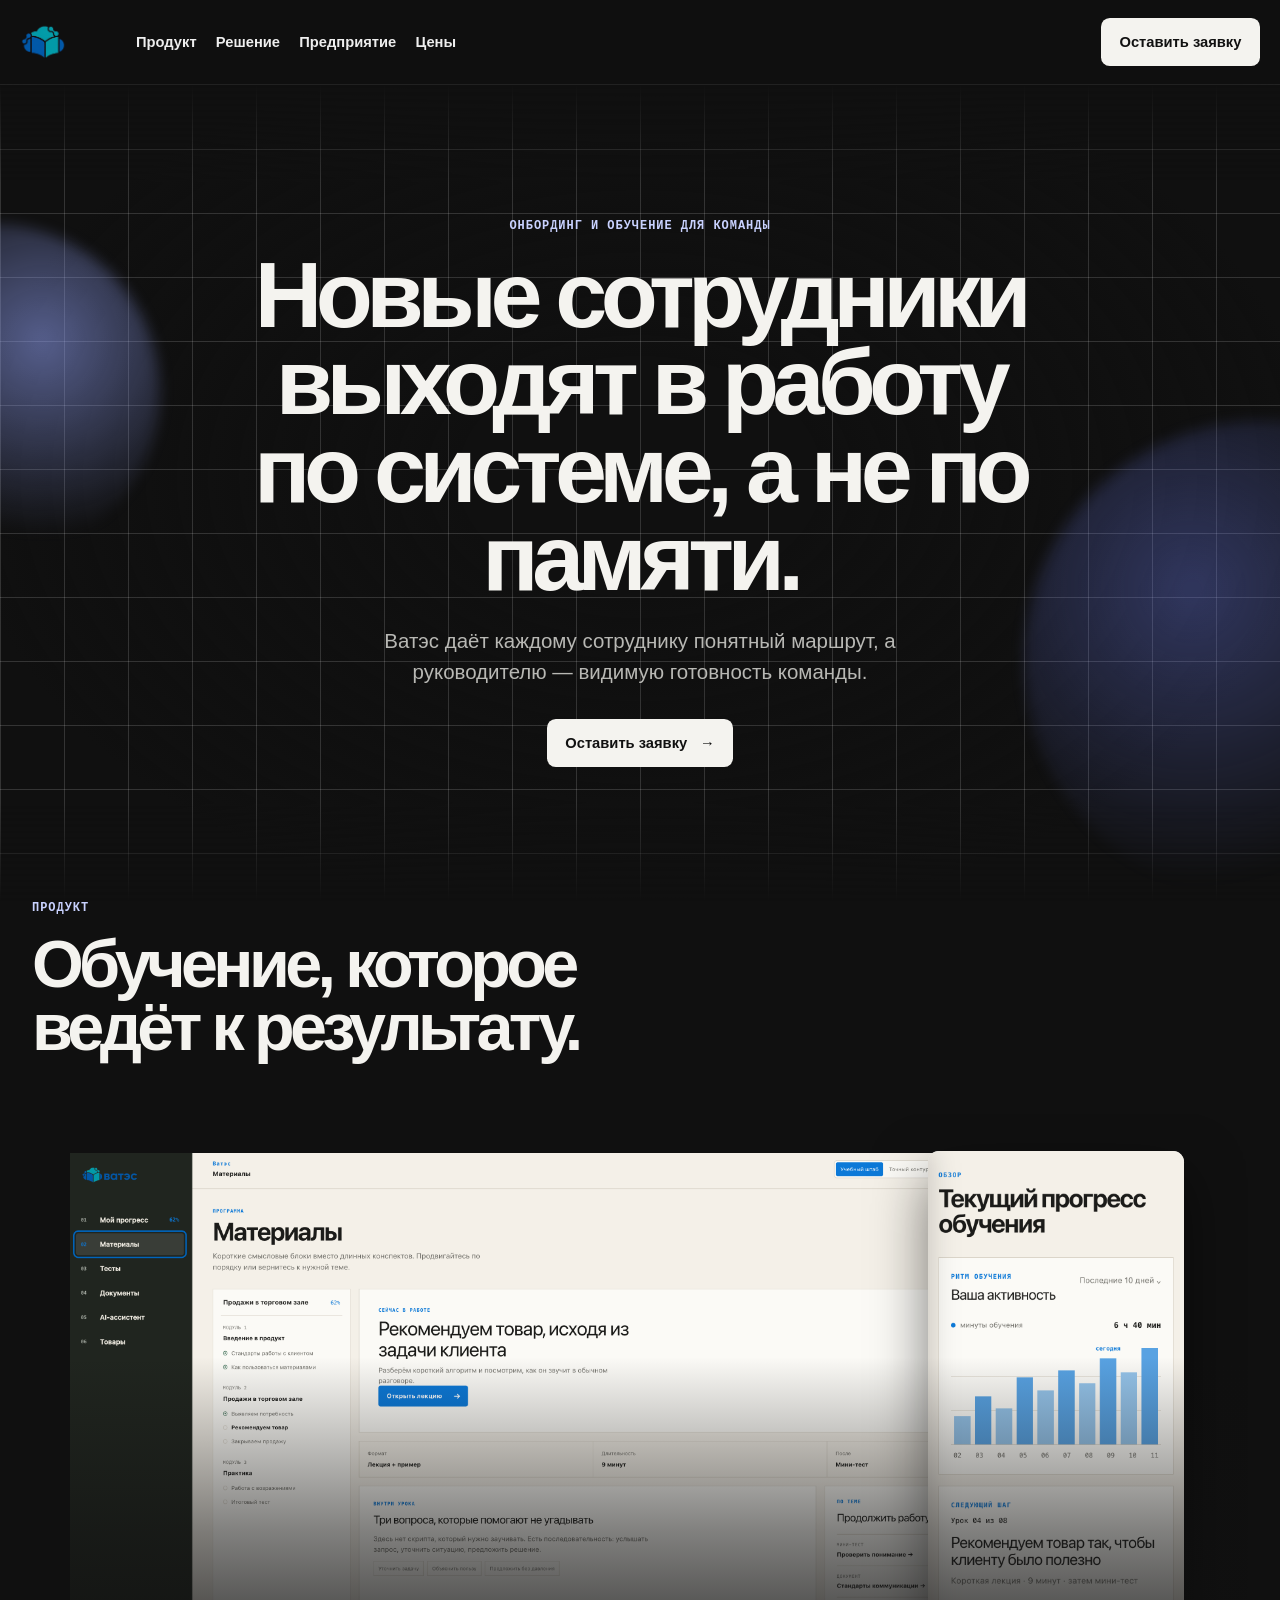
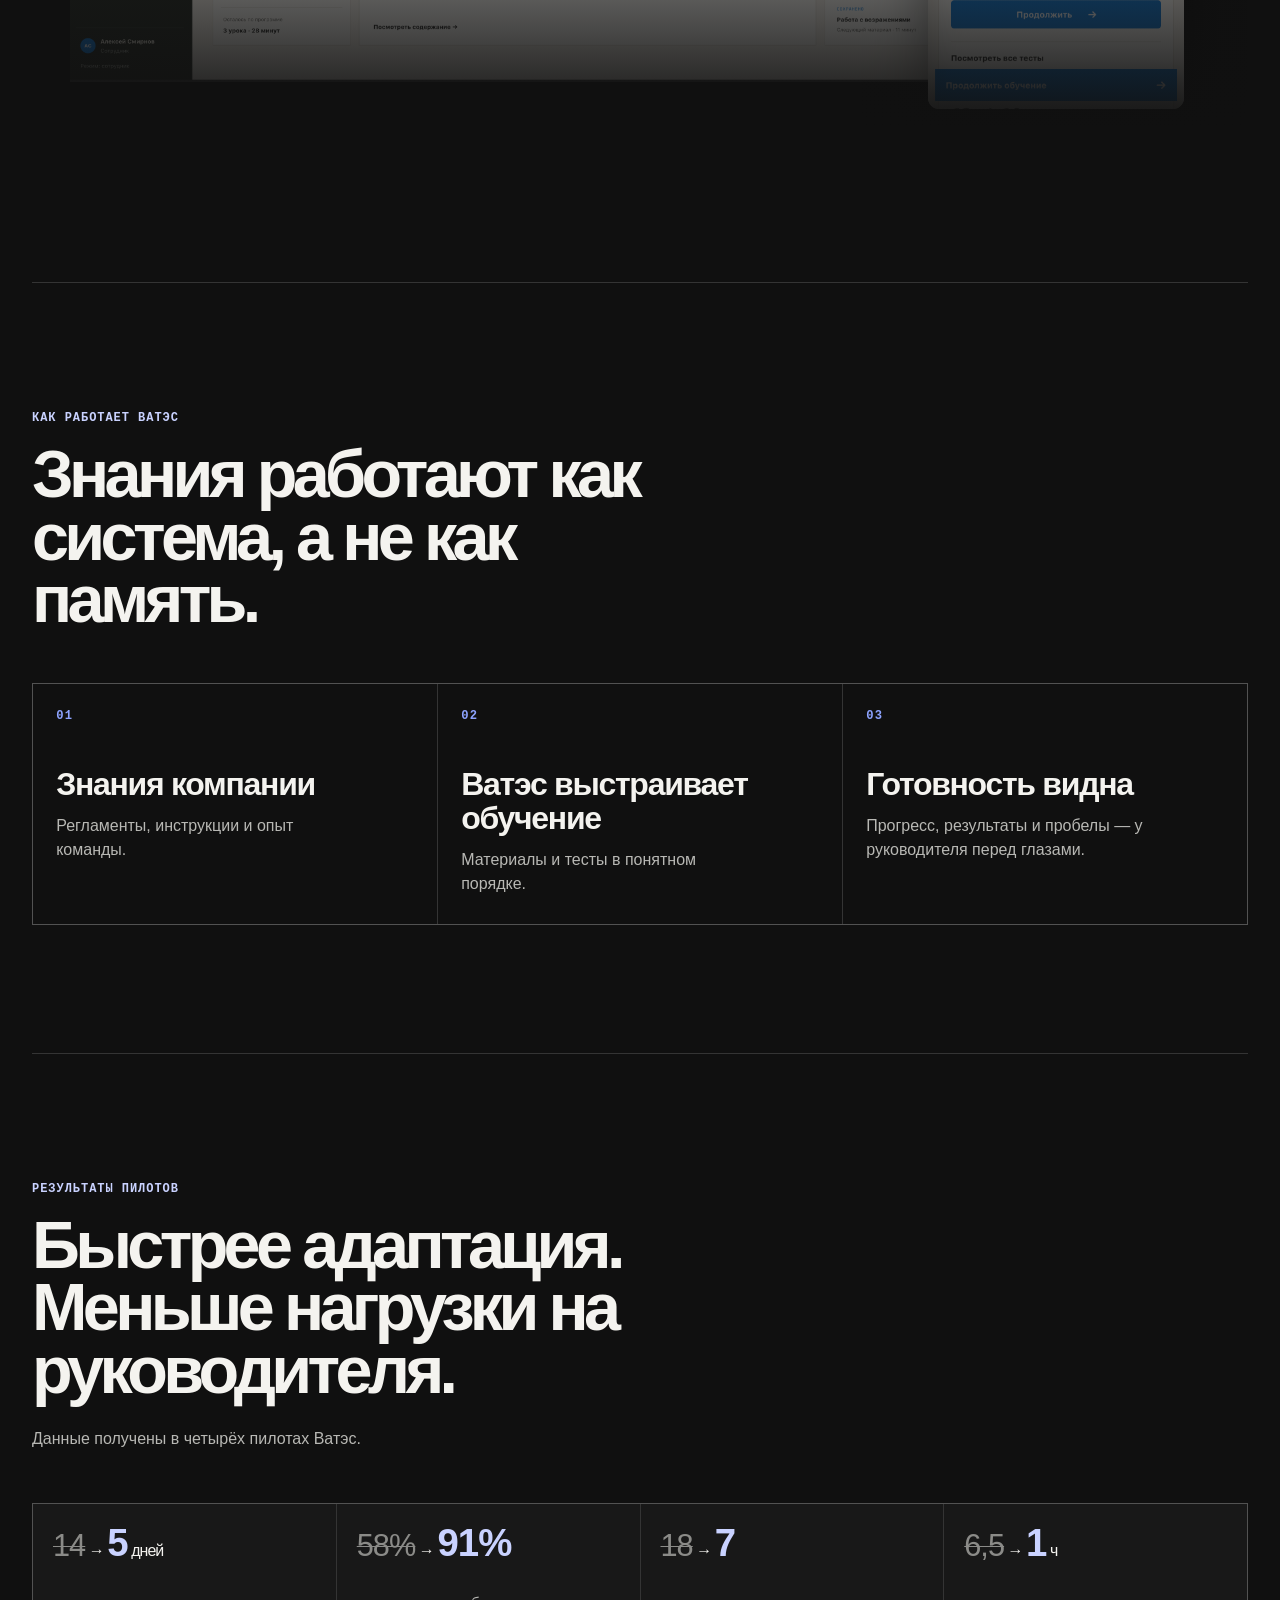
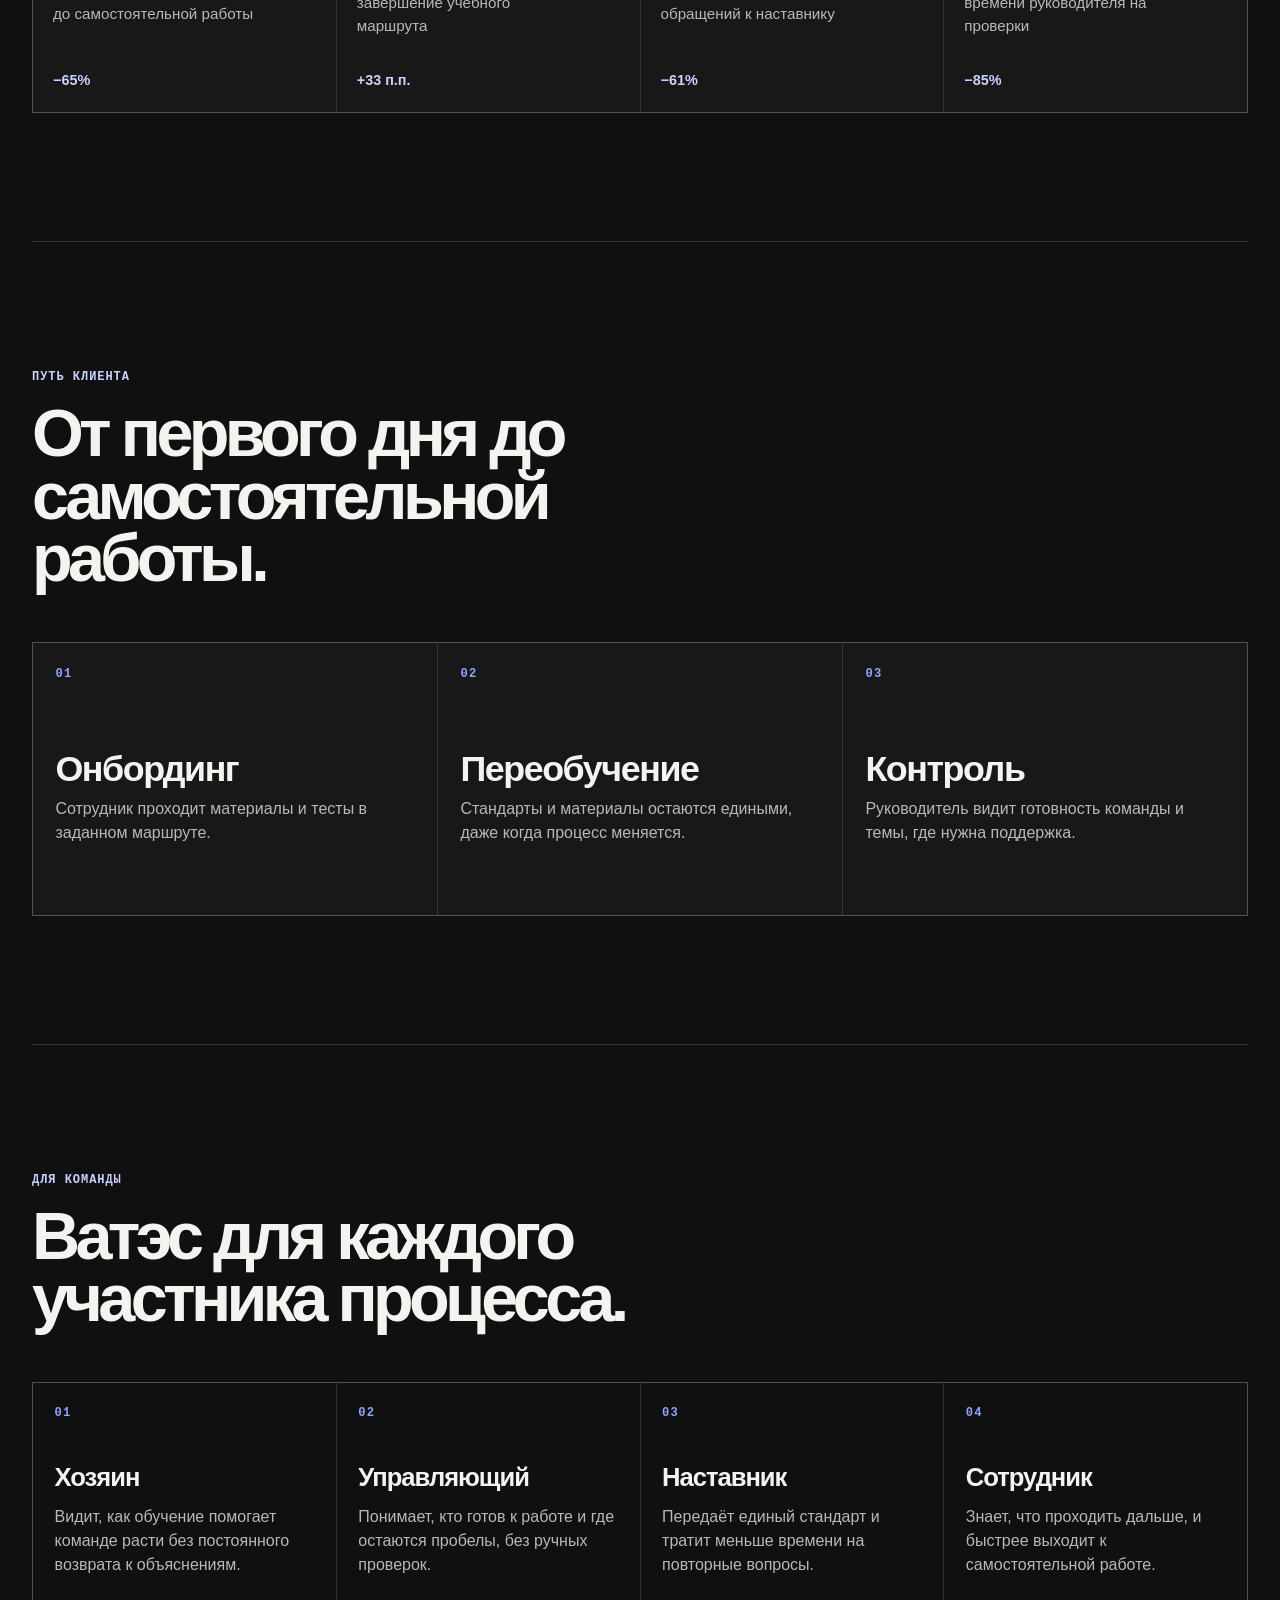
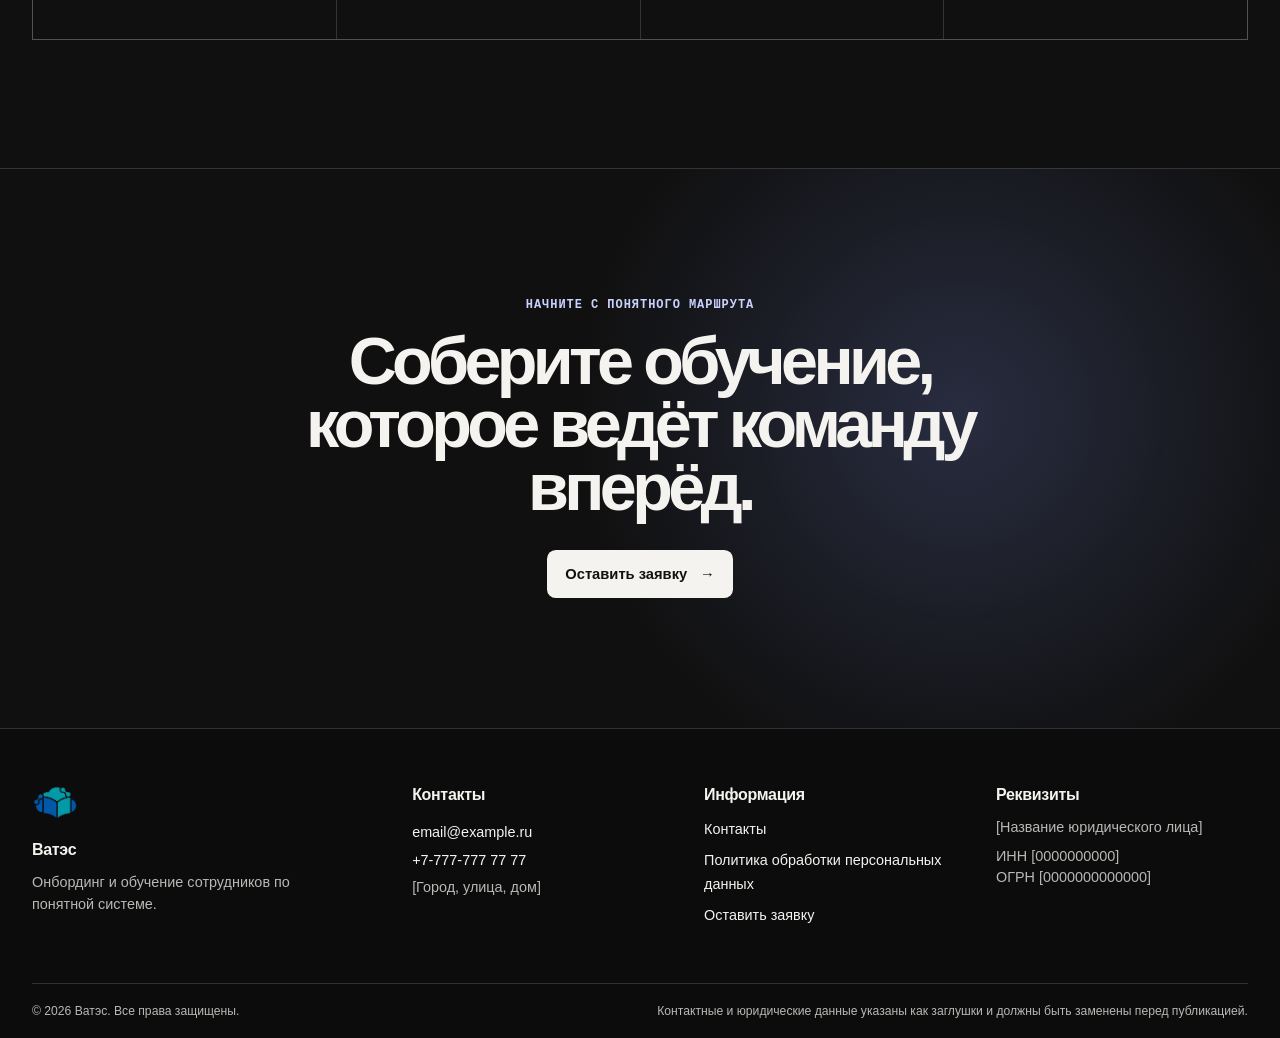
==== index.html @ 84c5edf1 "Update index.html" ====
<!doctype html>
<html lang="ru">
<head>
  <meta charset="UTF-8">
  <meta name="viewport" content="width=device-width, initial-scale=1.0">
  <meta name="description" content="Ватэс превращает знания компании в понятные маршруты обучения сотрудников.">
  <title>Ватэс — обучение сотрудников по системе</title>
  <link rel="icon" type="image/png" href="assets/images/vates-logo-new.png">
  <link rel="apple-touch-icon" href="assets/images/vates-logo-new.png">
  <link rel="stylesheet" href="assets/css/style.css">
</head>
<body>
  <a class="skip-link" href="#main-content">Перейти к содержимому</a>
  <header class="site-header">
    <nav class="navigation" aria-label="Основная навигация">
      <a class="brand" href="" aria-label="Ватэс, на главную"><img src="assets/images/vates-logo-new.png" alt="Ватэс"></a>
      <button class="menu-toggle" type="button" aria-expanded="false" aria-controls="primary-menu">Меню</button>
      <ul id="primary-menu" class="navigation__list">
        <li class="navigation__item navigation__item--dropdown">
          <a href="product/">Продукт</a>
          <div id="product-submenu" class="navigation__submenu navigation__submenu--product">
            <a href="product/#ai-chat"><b>ИИ-чат</b><span>Ответы по учебным материалам</span></a>
            <a href="product/#materials"><b>Материалы</b><span>Инструкции и знания команды</span></a>
            <a href="product/#learning-paths"><b>Учебные пути</b><span>Порядок шагов для роли</span></a>
            <a href="product/#tests"><b>Тесты</b><span>Проверка понимания</span></a>
            <a href="product/#progress"><b>Прогресс</b><span>Результаты и статистика</span></a>
          </div>
        </li>
        <li class="navigation__item navigation__item--dropdown">
          <a href="solution/">Решение</a>
          <div id="solution-submenu" class="navigation__submenu">
            <a href="solution/#roles"><b>Роли</b><span>Для хозяина, управляющего, наставника и сотрудника</span></a>
            <a href="solution/#onboarding"><b>Онбординг</b><span>Выход в работу по понятному маршруту</span></a>
            <a href="solution/#retraining"><b>Переобучение</b><span>Единый стандарт при изменениях</span></a>
            <a href="solution/#control"><b>Контроль</b><span>Видимая готовность команды</span></a>
          </div>
        </li>
        <li class="navigation__item"><a href="enterprise/">Предприятие</a></li>
        <li class="navigation__item"><a href="pricing/">Цены</a></li>
      </ul>
      <a class="button button--light" href="application/">Оставить заявку</a>
    </nav>
  </header>
  <main id="main-content">
    <section class="hero" aria-labelledby="hero-title">
      <div class="hero__orb hero__orb--one" aria-hidden="true"></div>
      <div class="hero__orb hero__orb--two" aria-hidden="true"></div>
      <div class="hero__content reveal">
        <p class="eyebrow">Онбординг и обучение для команды</p>
        <h1 id="hero-title">Новые сотрудники выходят в работу по системе, а не по памяти.</h1>
        <p class="hero__lede">Ватэс даёт каждому сотруднику понятный маршрут, а руководителю — видимую готовность команды.</p>
        <a class="button button--light" href="application/">Оставить заявку <span aria-hidden="true">→</span></a>
      </div>
    </section>

    <section class="section product-visual reveal" aria-labelledby="product-visual-title">
      <div class="section-heading">
        <p class="eyebrow">Продукт</p>
        <h2 id="product-visual-title">Обучение, которое ведёт к результату.</h2>
      </div>
      <figure class="product-showcase">
        <div class="product-showcase__desktop"><img src="assets/images/product-materials.png" alt="Интерфейс Ватэс: программа обучения, материалы и следующий урок" width="3334" height="1746"></div>
        <div class="product-showcase__phone"><img src="assets/images/product-progress.png" alt="Мобильный экран с текущим прогрессом обучения в Ватэс" width="782" height="1704"></div>
      </figure>
    </section>

    <section class="section learning-system reveal" aria-labelledby="system-title">
      <div class="section-heading section-heading--wide">
        <p class="eyebrow">Как работает Ватэс</p>
        <h2 id="system-title">Знания работают как система, а не как память.</h2>
      </div>
      <ol class="learning-flow">
        <li><span class="flow-number">01</span><h3>Знания компании</h3><p>Регламенты, инструкции и опыт команды.</p></li>
        <li><span class="flow-number">02</span><h3>Ватэс выстраивает обучение</h3><p>Материалы и тесты в понятном порядке.</p></li>
        <li><span class="flow-number">03</span><h3>Готовность видна</h3><p>Прогресс, результаты и пробелы — у руководителя перед глазами.</p></li>
      </ol>
    </section>

    <section class="section metrics reveal" aria-labelledby="metrics-title">
      <div class="section-heading section-heading--wide">
        <p class="eyebrow">Результаты пилотов</p>
        <h2 id="metrics-title">Быстрее адаптация. Меньше нагрузки на руководителя.</h2>
        <p class="section-copy">Данные получены в четырёх пилотах Ватэс.</p>
      </div>
      <div class="metrics__grid">
        <article class="metric"><p class="metric-value"><span>14</span> → <strong>5</strong> дней</p><p>до самостоятельной работы</p><b>−65%</b></article>
        <article class="metric"><p class="metric-value"><span>58%</span> → <strong>91%</strong></p><p>завершение учебного маршрута</p><b>+33 п.п.</b></article>
        <article class="metric"><p class="metric-value"><span>18</span> → <strong>7</strong></p><p>обращений к наставнику</p><b>−61%</b></article>
        <article class="metric"><p class="metric-value"><span>6,5</span> → <strong>1</strong> ч</p><p>времени руководителя на проверки</p><b>−85%</b></article>
      </div>
    </section>

    <section class="section journey reveal" aria-labelledby="journey-title">
      <div class="section-heading">
        <p class="eyebrow">Путь клиента</p>
        <h2 id="journey-title">От первого дня до самостоятельной работы.</h2>
      </div>
      <ol class="journey__steps">
        <li id="onboarding">
          <span class="step-label">01</span><h3>Онбординг</h3><p>Сотрудник проходит материалы и тесты в заданном маршруте.</p>
        </li>
        <li id="retraining">
          <span class="step-label">02</span><h3>Переобучение</h3><p>Стандарты и материалы остаются едиными, даже когда процесс меняется.</p>
        </li>
        <li id="control">
          <span class="step-label">03</span><h3>Контроль</h3><p>Руководитель видит готовность команды и темы, где нужна поддержка.</p>
        </li>
      </ol>
    </section>

    <section id="roles" class="section roles reveal" aria-labelledby="roles-title">
      <div class="section-heading"><p class="eyebrow">Для команды</p><h2 id="roles-title">Ватэс для каждого участника процесса.</h2></div>
      <div class="roles__grid">
        <article><p class="role-number">01</p><h3>Хозяин</h3><p>Видит, как обучение помогает команде расти без постоянного возврата к объяснениям.</p></article>
        <article><p class="role-number">02</p><h3>Управляющий</h3><p>Понимает, кто готов к работе и где остаются пробелы, без ручных проверок.</p></article>
        <article><p class="role-number">03</p><h3>Наставник</h3><p>Передаёт единый стандарт и тратит меньше времени на повторные вопросы.</p></article>
        <article><p class="role-number">04</p><h3>Сотрудник</h3><p>Знает, что проходить дальше, и быстрее выходит к самостоятельной работе.</p></article>
      </div>
    </section>

    <section class="final-cta" aria-labelledby="final-cta-title">
      <div class="reveal"><p class="eyebrow">Начните с понятного маршрута</p><h2 id="final-cta-title">Соберите обучение, которое ведёт команду вперёд.</h2><a class="button button--light" href="application/">Оставить заявку <span aria-hidden="true">→</span></a></div>
    </section>
  </main>
  <footer class="site-footer">
    <div class="site-footer__inner">
      <section class="site-footer__identity" aria-labelledby="footer-brand-title">
        <a class="brand" href="" aria-label="Ватэс, на главную"><img src="assets/images/vates-logo-new.png" alt="Ватэс"></a>
        <h2 id="footer-brand-title">Ватэс</h2>
        <p>Онбординг и обучение сотрудников по понятной системе.</p>
      </section>
      <address class="site-footer__contacts">
        <h2>Контакты</h2>
        <a href="mailto:email@example.ru">email@example.ru</a>
        <a href="tel:+77777777777">+7-777-777 77 77</a>
        <p>[Город, улица, дом]</p>
      </address>
      <nav class="site-footer__navigation" aria-label="Служебная навигация">
        <h2>Информация</h2>
        <ul>
          <li><a href="contacts/">Контакты</a></li>
          <li><a href="privacy/">Политика обработки персональных данных</a></li>
          <li><a href="application/">Оставить заявку</a></li>
        </ul>
      </nav>
      <section class="site-footer__legal" aria-labelledby="footer-legal-title">
        <h2 id="footer-legal-title">Реквизиты</h2>
        <p>[Название юридического лица]</p>
        <p>ИНН [0000000000]<br>ОГРН [0000000000000]</p>
      </section>
    </div>
    <div class="site-footer__bottom">
      <p>© 2026 Ватэс. Все права защищены.</p>
      <p>Контактные и юридические данные указаны как заглушки и должны быть заменены перед публикацией.</p>
    </div>
  </footer>
  <button class="back-to-top" type="button" aria-label="Вернуться наверх" hidden><span aria-hidden="true">↑</span></button>
  <script src="assets/js/site.js" defer></script>
</body>
</html>
---- assets/css/style.css ----
:root {
  --bg:#101010;
  --surface:#181818;
  --surface-raised:#202020;
  --ink:#f4f3ef;
  --muted:#b8b8b4;
  --line:rgb(255 255 255 / 15%);
  --blue:#8da3ff;
  --blue-soft:#c9d2ff;
  --content:76rem;
  color-scheme:dark;
}

* { box-sizing:border-box; }
html { background:var(--bg); scroll-behavior:smooth; }
body { min-width:20rem; margin:0; overflow-x:hidden; color:var(--ink); background:var(--bg); font-family:Inter,Arial,sans-serif; font-size:1rem; line-height:1.5; }
a { color:inherit; }
h1,h2,h3,p { margin-top:0; }
h1,h2 { letter-spacing:-.07em; line-height:.94; }
h1 { max-width:15ch; margin-bottom:1.5rem; font-size:clamp(3rem,7.3vw,7.35rem); }
h2 { max-width:19ch; margin-bottom:0; font-size:clamp(2.35rem,5.2vw,5.35rem); }
h3 { letter-spacing:-.04em; line-height:1.06; }

.visually-hidden { position:absolute; width:1px; height:1px; overflow:hidden; clip:rect(0 0 0 0); clip-path:inset(50%); white-space:nowrap; }
.section { width:min(100% - 2.5rem,var(--content)); margin-inline:auto; padding-block:clamp(5.2rem,10vw,10.5rem); }
.eyebrow { margin-bottom:1.1rem; color:var(--blue-soft); font-family:"SFMono-Regular",Consolas,monospace; font-size:.75rem; font-weight:700; letter-spacing:.08em; line-height:1.2; text-transform:uppercase; }
.section-heading { display:grid; gap:0; max-width:53rem; }
.section-heading--wide { max-width:63rem; }
.section-copy { max-width:37rem; margin:1.6rem 0 0; color:var(--muted); }

.button { display:inline-flex; align-items:center; justify-content:center; gap:.8rem; min-height:3rem; padding:.7rem 1.1rem; border:1px solid transparent; border-radius:.55rem; font-size:.92rem; font-weight:750; text-decoration:none; transition:transform .2s ease,background-color .2s ease,border-color .2s ease; }
.button:hover { transform:translateY(-2px); }
.button--light { color:#111; background:#f4f3ef; }
.button--light:hover { background:#fff; }
.button--outline { color:var(--ink); border-color:var(--line); background:transparent; }
.button--outline:hover { border-color:var(--blue); background:rgb(141 163 255 / 12%); }
.button:focus-visible,a:focus-visible,button:focus-visible,input:focus-visible { outline:3px solid var(--blue); outline-offset:3px; }
.skip-link { position:fixed; z-index:50; top:-4rem; left:1rem; padding:.6rem 1rem; color:#111; background:#fff; }.skip-link:focus { top:1rem; }

.site-header { position:sticky; z-index:30; top:0; border-bottom:1px solid rgb(255 255 255 / 8%); background:rgb(16 16 16 / 86%); backdrop-filter:blur(18px); }
.navigation { display:flex; align-items:center; gap:1.15rem; width:min(100% - 2.5rem,88rem); min-height:5.25rem; margin-inline:auto; }
.brand { display:block; flex:0 0 auto; width:5.1rem; line-height:0; }.brand img { width:100%; height:auto; max-height:2.2rem; object-fit:contain; object-position:left center; }
.navigation__list { display:none; padding:0; margin:0; list-style:none; }
.navigation__item { position:relative; }
.navigation__list > .navigation__item > a { display:inline-block; padding:.5rem 0; color:#eee; font-size:.92rem; font-weight:680; text-decoration:none; }
.navigation__list > .navigation__item > a[aria-current="page"] { color:var(--blue-soft); }
.navigation > .button { margin-left:auto; }
.menu-toggle { margin-left:auto; padding:.3rem 0; border:0; color:var(--ink); background:transparent; font:inherit; font-weight:700; }
.navigation__submenu { display:none; }
.navigation__list.is-open { position:absolute; top:5.2rem; right:0; left:0; display:grid; gap:.3rem; padding:1rem max(1.25rem,calc((100vw - 88rem) / 2)); border-block:1px solid var(--line); background:#111; }
.navigation__list.is-open > .navigation__item { display:block; }
.navigation__list.is-open > .navigation__item > a { padding:.75rem 0; }
.navigation__list.is-open .navigation__submenu { display:grid; grid-template-columns:1fr; gap:.25rem; padding:.1rem 0 .75rem 1rem; }
.navigation__list.is-open .navigation__submenu a { display:grid; gap:.15rem; padding:.55rem .6rem; color:var(--ink); border-left:1px solid var(--line); font-size:.9rem; text-decoration:none; }
.navigation__list.is-open .navigation__submenu b { font-size:.9rem; }.navigation__list.is-open .navigation__submenu span { color:var(--muted); font-size:.8rem; }

.site-footer { border-top:1px solid var(--line); background:#0c0c0c; }.site-footer__inner,.site-footer__bottom { width:min(100% - 2.5rem,var(--content)); margin-inline:auto; }.site-footer__inner { display:grid; gap:2.5rem; padding-block:3.5rem; }.site-footer h2 { margin:0 0 .8rem; font-size:1rem; letter-spacing:-.02em; line-height:1.2; }.site-footer p { margin-bottom:.45rem; color:var(--muted); font-size:.9rem; }.site-footer__identity .brand { margin-bottom:1.25rem; }.site-footer__identity > p { max-width:17rem; margin-bottom:0; }.site-footer__contacts { display:grid; gap:.35rem; font-style:normal; }.site-footer__contacts a,.site-footer__navigation a { color:var(--ink); font-size:.9rem; text-decoration:none; }.site-footer__contacts a:hover,.site-footer__navigation a:hover { color:var(--blue-soft); }.site-footer__contacts p { margin:0; }.site-footer__navigation ul { display:grid; gap:.45rem; padding:0; margin:0; list-style:none; }.site-footer__legal p:last-child { margin-bottom:0; }.site-footer__bottom { display:flex; flex-direction:column; gap:.45rem; padding-block:1.1rem; border-top:1px solid var(--line); }.site-footer__bottom p { margin:0; font-size:.76rem; }

.hero { position:relative; display:grid; min-height:calc(100svh - 5.25rem); place-items:center; isolation:isolate; overflow:hidden; padding:6rem 1.25rem; text-align:center; }
.hero::before { position:absolute; z-index:-1; inset:0; background-image:linear-gradient(var(--line) 1px,transparent 1px),linear-gradient(90deg,var(--line) 1px,transparent 1px),radial-gradient(ellipse at 50% 48%,transparent 20%,var(--bg) 75%); background-size:4rem 4rem,4rem 4rem,100% 100%; content:""; mask-image:linear-gradient(to bottom,transparent,black 12%,black 88%,transparent); }
.hero__content { max-width:65rem; }.hero__content h1 { margin-inline:auto; }.hero__lede { max-width:39rem; margin:0 auto 2rem; color:var(--muted); font-size:clamp(1.06rem,1.8vw,1.28rem); }
.hero__orb { position:absolute; z-index:-1; border-radius:50%; filter:blur(7px); }.hero__orb--one { top:17%; left:-11rem; width:21rem; height:21rem; background:radial-gradient(circle at 65% 35%,rgb(150 167 255 / 52%),transparent 63%); }.hero__orb--two { right:-14rem; bottom:0; width:30rem; height:30rem; background:radial-gradient(circle at 35% 35%,rgb(116 134 255 / 33%),transparent 67%); }

.product-visual { padding-top:0; }
.product-showcase { position:relative; min-height:clamp(24rem,49vw,43rem); margin:3.5rem 0 0; padding:clamp(1rem,3vw,2.8rem) clamp(1rem,7vw,7rem) 4.5rem clamp(1rem,3vw,2.8rem); overflow:hidden; background:transparent; }
.product-showcase__desktop { overflow:hidden; background:#eff0ec; }.product-showcase__desktop img { display:block; width:100%; height:auto; }
.product-showcase__phone { position:absolute; z-index:2; right:clamp(.8rem,5vw,5rem); bottom:2.5rem; width:clamp(7rem,22vw,16rem); overflow:hidden; border-radius:.7rem; background:#eee; box-shadow:0 1.5rem 3.5rem rgb(0 0 0 / 52%); }.product-showcase__phone img { display:block; width:100%; height:auto; }
.product-showcase::after { position:absolute; z-index:3; right:0; bottom:0; left:0; height:62%; background:linear-gradient(to bottom,transparent 0%,rgb(16 16 16 / 52%) 44%,var(--bg) 94%); content:""; pointer-events:none; }

.learning-system,.metrics,.journey,.roles { border-top:1px solid var(--line); }
.learning-flow { display:grid; gap:1px; padding:0; margin:3.25rem 0 0; border:1px solid var(--line); list-style:none; background:var(--line); }.learning-flow li { min-height:15rem; padding:1.45rem; background:var(--bg); }.flow-number,.step-label,.role-number { display:block; margin-bottom:2.7rem; color:var(--blue); font-family:"SFMono-Regular",Consolas,monospace; font-size:.76rem; font-weight:800; letter-spacing:.1em; }.learning-flow h3 { margin-bottom:.75rem; font-size:clamp(1.55rem,2.5vw,2.4rem); }.learning-flow p { max-width:19rem; margin:0; color:var(--muted); }

.metrics__grid { display:grid; gap:1px; margin-top:3.25rem; border:1px solid var(--line); background:var(--line); }.metric { display:flex; min-height:13rem; flex-direction:column; justify-content:space-between; padding:1.25rem; background:var(--surface); }.metric-value { margin-bottom:.8rem; letter-spacing:-.06em; line-height:1; white-space:nowrap; }.metric-value span { color:#8b8b88; font-size:clamp(1.5rem,2.4vw,2.35rem); text-decoration:line-through; text-decoration-thickness:1px; }.metric-value strong,.metric b { color:var(--blue-soft); }.metric-value strong { font-size:clamp(2rem,3vw,3.15rem); }.metric > p:not(.metric-value) { max-width:13rem; margin-bottom:1rem; color:var(--muted); font-size:.95rem; }.metric b { font-size:.9rem; }

.journey__steps { display:grid; gap:1px; padding:0; margin:3.25rem 0 0; border:1px solid var(--line); list-style:none; background:var(--line); }.journey__steps li { min-height:17rem; padding:1.4rem; background:var(--surface); }.journey__steps .step-label { margin-bottom:4.2rem; }.journey__steps h3 { margin-bottom:.55rem; font-size:clamp(1.7rem,2.8vw,2.6rem); }.journey__steps p { max-width:21rem; margin:0; color:var(--muted); }

.roles__grid { display:grid; gap:1px; margin-top:3.25rem; border:1px solid var(--line); background:var(--line); }.roles article { min-height:16rem; padding:1.35rem; background:var(--bg); }.roles .role-number { margin-bottom:2.6rem; }.roles h3 { margin-bottom:.85rem; font-size:clamp(1.4rem,2vw,2.1rem); }.roles p:last-child { margin-bottom:0; color:var(--muted); }
.final-cta,.page-cta { display:grid; min-height:35rem; place-items:center; isolation:isolate; overflow:hidden; padding:4rem 1.25rem; border-top:1px solid var(--line); background:radial-gradient(circle at 75% 44%,rgb(138 158 255 / 20%),transparent 24rem),var(--bg); text-align:center; }.final-cta > div { max-width:56rem; }.final-cta h2,.page-cta h2 { margin:0 auto 2rem; }

.page { width:min(100% - 2.5rem,var(--content)); min-height:100vh; margin-inline:auto; padding:3rem 0 8rem; }.back-link { display:inline-block; margin-bottom:4rem; color:var(--muted); font-weight:650; text-decoration:none; }.back-link:hover { color:var(--blue-soft); }.page-hero { max-width:51rem; padding-bottom:5.2rem; }.page-hero > p:last-child { max-width:40rem; margin-bottom:0; color:var(--muted); font-size:clamp(1.05rem,1.7vw,1.25rem); }.screen-frame { position:relative; margin:3.5rem 0 0; overflow:hidden; border:1px solid rgb(255 255 255 / 21%); border-radius:.9rem; background:#eff0ec; box-shadow:0 2.2rem 7rem rgb(0 0 0 / 42%); }.screen-frame img { display:block; width:100%; height:auto; }.screen-frame figcaption { padding:.8rem 1rem; border-top:1px solid rgb(8 11 13 / 14%); color:#4d595b; font-size:.8rem; background:#f3f5f2; }.screen-frame--page { margin-top:0; margin-bottom:7.5rem; }.page-section { padding-block:5.25rem; border-top:1px solid var(--line); }.page-section--narrow { max-width:58rem; }.page-section > p:not(.eyebrow):not(.industry-request) { max-width:43rem; margin:1.5rem 0 0; color:var(--muted); }

.policy { max-width:58rem; }.policy h1 { max-width:14ch; }.policy__notice { max-width:48rem; padding:1rem 1.15rem; margin:0 0 3rem; border:1px solid rgb(141 163 255 / 36%); border-radius:.5rem; color:var(--blue-soft); background:rgb(141 163 255 / 10%); }.policy__section { padding-block:2.25rem; border-top:1px solid var(--line); }.policy__section h2 { max-width:none; margin-bottom:1rem; font-size:clamp(1.6rem,3vw,2.35rem); }.policy__section p,.policy__section li { max-width:48rem; color:var(--muted); }.policy__section p:last-child { margin-bottom:0; }.policy__section ul { display:grid; gap:.65rem; padding-left:1.2rem; margin:1rem 0 0; }.contacts-page address { display:grid; gap:.65rem; margin-top:2rem; font-style:normal; }.contacts-page address a { color:var(--blue-soft); font-weight:650; }.contacts-page address p { margin:0; color:var(--muted); }

.feature-grid,.industry-grid,.pricing-grid,.add-on-grid { display:grid; gap:1px; margin-top:3rem; border:1px solid var(--line); background:var(--line); }.feature-grid article,.industry-grid article,.pricing-grid article,.add-on-grid article { padding:1.35rem; background:var(--surface); }.feature-grid article { min-height:14rem; scroll-margin-top:6.5rem; }.feature-grid span,.industry-grid > article > span { color:var(--blue); font-family:"SFMono-Regular",Consolas,monospace; font-size:.75rem; font-weight:800; letter-spacing:.1em; }.feature-grid h3,.industry-grid h3,.add-on-grid h3 { margin:2.6rem 0 .7rem; font-size:1.65rem; }.feature-grid p,.industry-grid p,.add-on-grid p { margin-bottom:0; color:var(--muted); }
.industry-grid article { min-height:17rem; }.industry-request { margin:2.4rem 0 0 !important; color:var(--ink) !important; font-size:1.15rem; font-weight:650; line-height:1.28; }.solution-flow { max-width:58rem; }

.under-construction { display:grid; min-height:calc(100svh - 5.25rem); place-items:center; width:min(100% - 2.5rem,var(--content)); margin-inline:auto; text-align:center; }.under-construction > div { max-width:40rem; }.under-construction h1 { margin:0 auto; }

.page-hero--pricing { max-width:46rem; text-align:center; margin-inline:auto; }.page-hero--pricing h1 { margin-inline:auto; }.page-hero--pricing > p:last-child { margin-inline:auto; }.pricing-section { padding-top:0; border-top:0; }.pricing-grid--plans { gap:1rem; margin-top:0; border:0; background:transparent; }.pricing-plan { display:flex; min-height:31rem; flex-direction:column; padding:1.55rem !important; border:1px solid var(--line); border-radius:.9rem; background:var(--surface) !important; }.pricing-plan__name { margin-bottom:.35rem; font-size:1.4rem; font-weight:750; letter-spacing:-.04em; }.pricing-plan__limit { min-height:2.8rem; margin-bottom:2rem; color:var(--muted) !important; }.price { margin-bottom:2rem; color:var(--ink); font-size:clamp(2.45rem,4vw,3.9rem); font-weight:750; letter-spacing:-.08em; line-height:1; }.price small { color:var(--muted); font-size:.82rem; font-weight:650; letter-spacing:0; white-space:nowrap; }.pricing-plan .button { width:100%; margin-bottom:2rem; }.pricing-plan ul { display:grid; gap:.75rem; padding:1.35rem 0 0; margin:0; border-top:1px solid var(--line); list-style:none; }.pricing-plan li { display:flex; gap:.6rem; color:var(--muted); font-size:.94rem; }.pricing-plan li::before { color:var(--blue-soft); content:"✓"; }.pricing-plan--featured { color:#111; border-color:#eae8e1; background:#eeece5 !important; }.pricing-plan--featured .price { color:#111; }.pricing-plan--featured .pricing-plan__limit,.pricing-plan--featured .price small,.pricing-plan--featured li { color:#595856 !important; }.pricing-plan--featured .button--light { color:#f4f3ef; background:#111; }.pricing-plan--featured .button--light:hover { background:#2b2b2b; }.pricing-plan--featured ul { border-color:rgb(0 0 0 / 18%); }.pricing-plan--featured li::before { color:#111; }.add-on-grid article { min-height:10rem; }.add-on-grid h3 { margin-top:1rem; }

.back-to-top { position:fixed; z-index:25; right:1.25rem; bottom:1.25rem; display:grid; width:3rem; height:3rem; place-items:center; padding:0; border:1px solid rgb(255 255 255 / 28%); border-radius:50%; color:#111; background:#f4f3ef; box-shadow:0 .75rem 2.2rem rgb(0 0 0 / 28%); font-size:1.35rem; cursor:pointer; transition:transform .2s ease,background-color .2s ease; }.back-to-top:hover { transform:translateY(-3px); background:#fff; }.back-to-top[hidden] { display:none; }

.form { display:grid; gap:1rem; }.form__field { display:grid; gap:.4rem; }.form label { font-weight:650; }.form label span { color:var(--muted); font-weight:400; }.form input { width:100%; min-height:2.8rem; padding:.6rem .75rem; border:1px solid #626262; border-radius:.4rem; color:var(--ink); background:#191919; font:inherit; }.form input[type='checkbox'] { width:1.1rem; min-height:auto; accent-color:var(--blue); }.form__hint { margin:0; color:var(--muted); font-size:.82rem; }.form__consent { grid-template-columns:auto 1fr; align-items:start; }.form__status { min-height:1.5rem; margin:0; font-weight:650; }.form__status--error { color:#ffac98; }.form__status--success { color:#b8edbe; }.form__status--notice { color:var(--blue-soft); }.honeypot { position:absolute; width:1px; height:1px; overflow:hidden; clip:rect(0 0 0 0); }

.reveal { opacity:0; transform:translateY(1.2rem); transition:opacity .65s ease,transform .65s ease; }.reveal--visible { opacity:1; transform:none; }

@media (min-width:38rem) { .learning-flow,.metrics__grid,.journey__steps,.feature-grid,.industry-grid,.add-on-grid { grid-template-columns:repeat(2,1fr); } .journey__steps li:first-child { grid-column:span 2; } }
@media (min-width:52rem) {
  .menu-toggle { display:none; }
  .navigation__list { display:flex; align-items:center; gap:clamp(.8rem,1.5vw,1.75rem); margin-left:1rem; }
  .navigation__submenu { position:absolute; top:2.9rem; left:-1.15rem; grid-template-columns:repeat(2,minmax(11rem,1fr)); gap:.25rem; width:max-content; min-width:25rem; max-width:34rem; padding:.65rem; border:1px solid rgb(255 255 255 / 18%); border-radius:.8rem; opacity:0; background:#202020; box-shadow:0 1.4rem 3.5rem rgb(0 0 0 / 38%); pointer-events:none; transform:translateY(-.3rem); transition:opacity .16s ease,transform .16s ease; }
  .navigation__submenu--product { min-width:31rem; }
  .navigation__item--dropdown:hover .navigation__submenu,.navigation__item--dropdown:focus-within .navigation__submenu { display:grid; opacity:1; pointer-events:auto; transform:none; }
  .navigation__submenu a { display:grid; gap:.18rem; padding:.75rem; border-radius:.5rem; color:var(--ink); text-decoration:none; }.navigation__submenu a:hover,.navigation__submenu a:focus-visible { background:#2c2c2c; outline:none; }.navigation__submenu b { font-size:.92rem; }.navigation__submenu span { color:var(--muted); font-size:.8rem; line-height:1.28; }
  .learning-flow { grid-template-columns:repeat(3,1fr); }.metrics__grid,.roles__grid { grid-template-columns:repeat(4,1fr); }.journey__steps { grid-template-columns:repeat(3,1fr); }.journey__steps li:first-child { grid-column:auto; }.feature-grid { grid-template-columns:repeat(4,1fr); }.industry-grid { grid-template-columns:repeat(3,1fr); }.pricing-grid--plans,.add-on-grid { grid-template-columns:repeat(3,1fr); }.add-on-grid article:last-child { grid-column:span 3; }.product-showcase { padding-right:clamp(4rem,13vw,13rem); }.product-showcase__phone { bottom:2.8rem; }.site-footer__inner { grid-template-columns:1.35fr repeat(3,1fr); align-items:start; }.site-footer__bottom { flex-direction:row; justify-content:space-between; }.site-footer__bottom p:last-child { text-align:right; }
}
@media (prefers-reduced-motion:reduce) { html { scroll-behavior:auto; }.reveal { opacity:1; transform:none; transition:none; }.button,.back-to-top { transition:none; } }
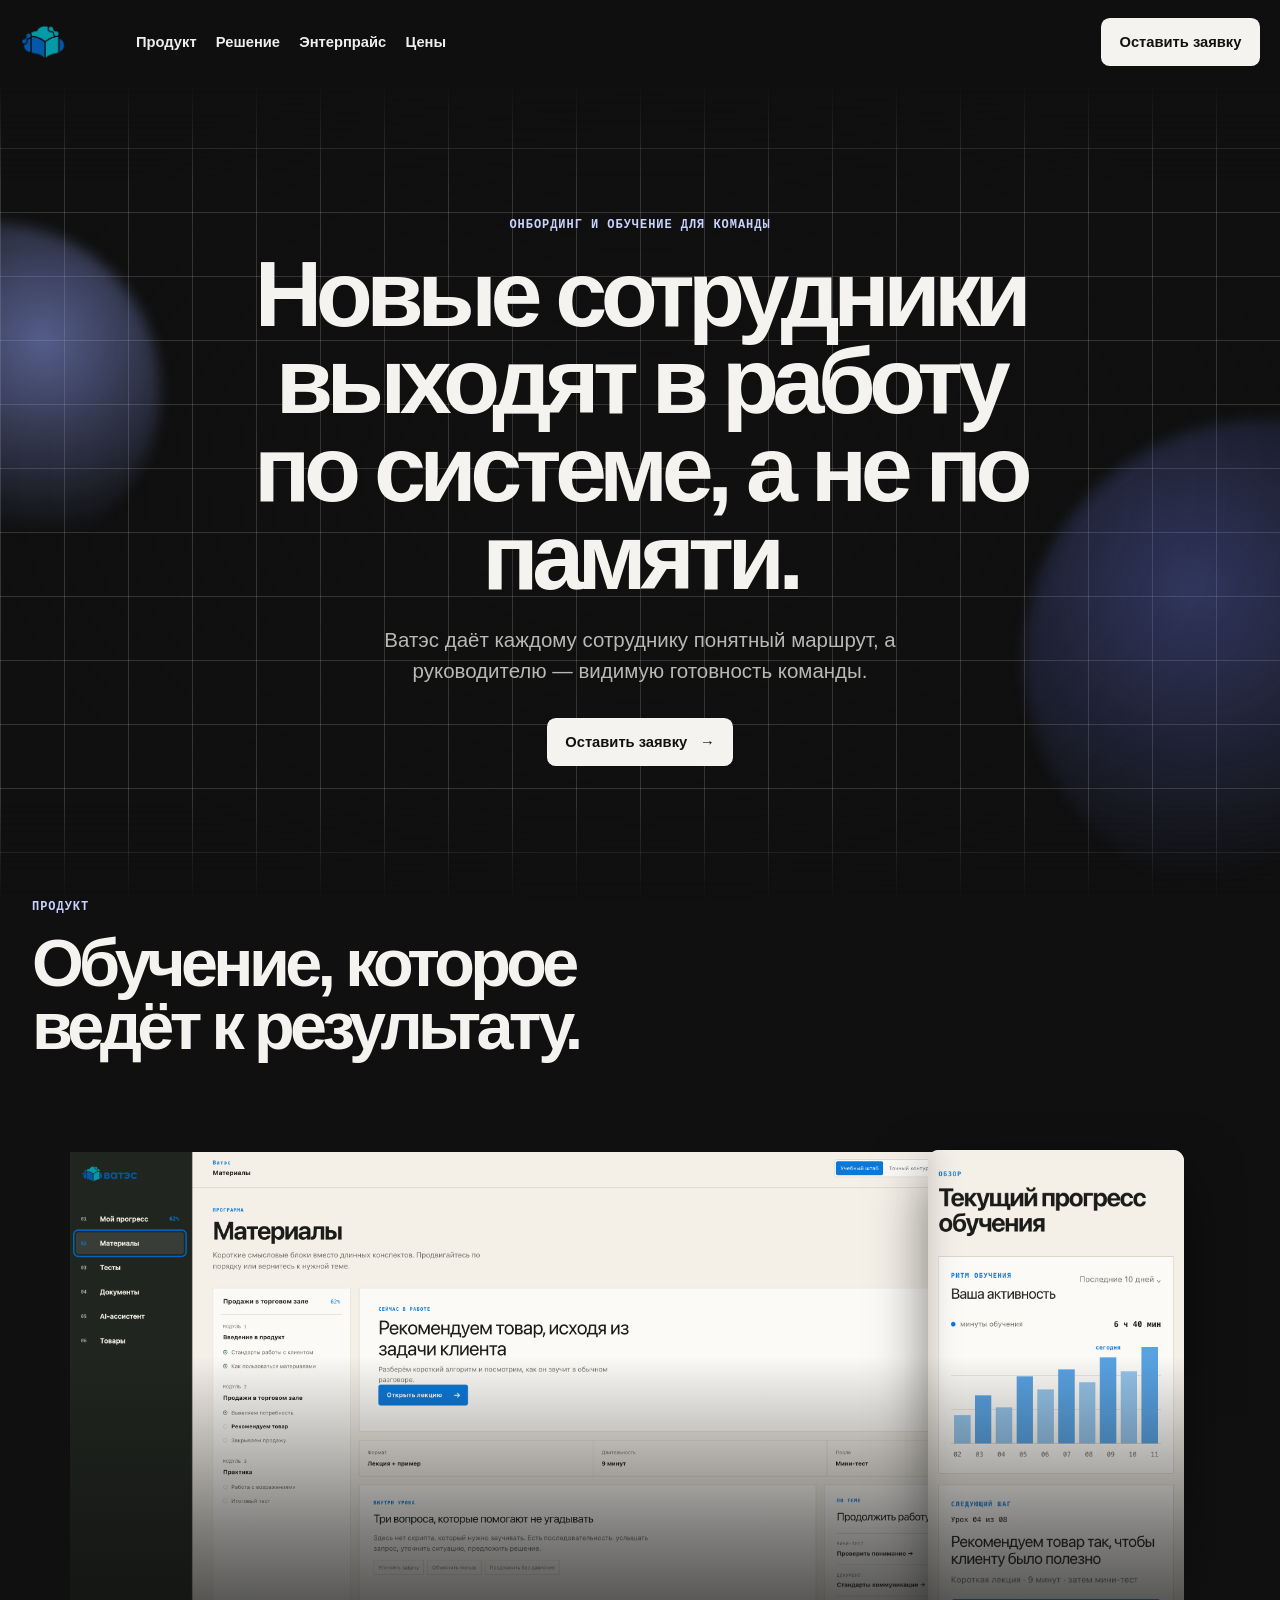
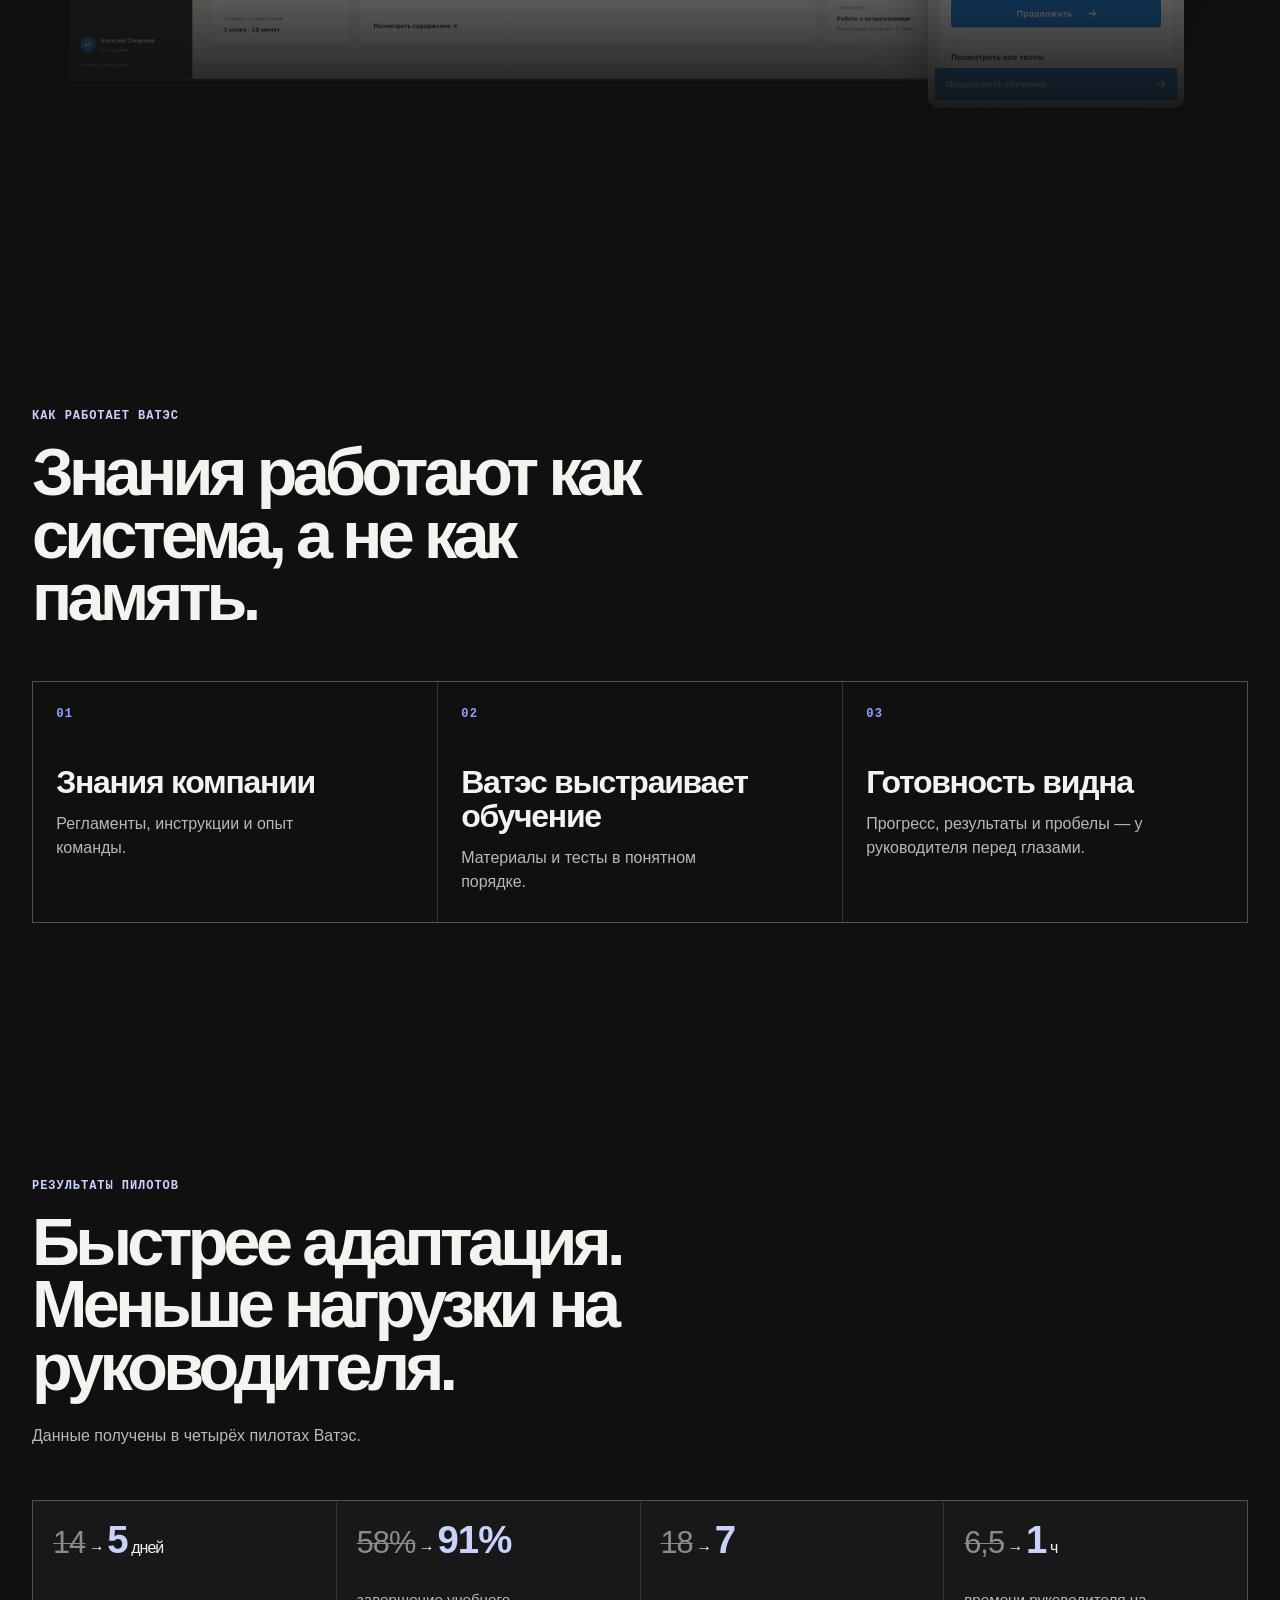
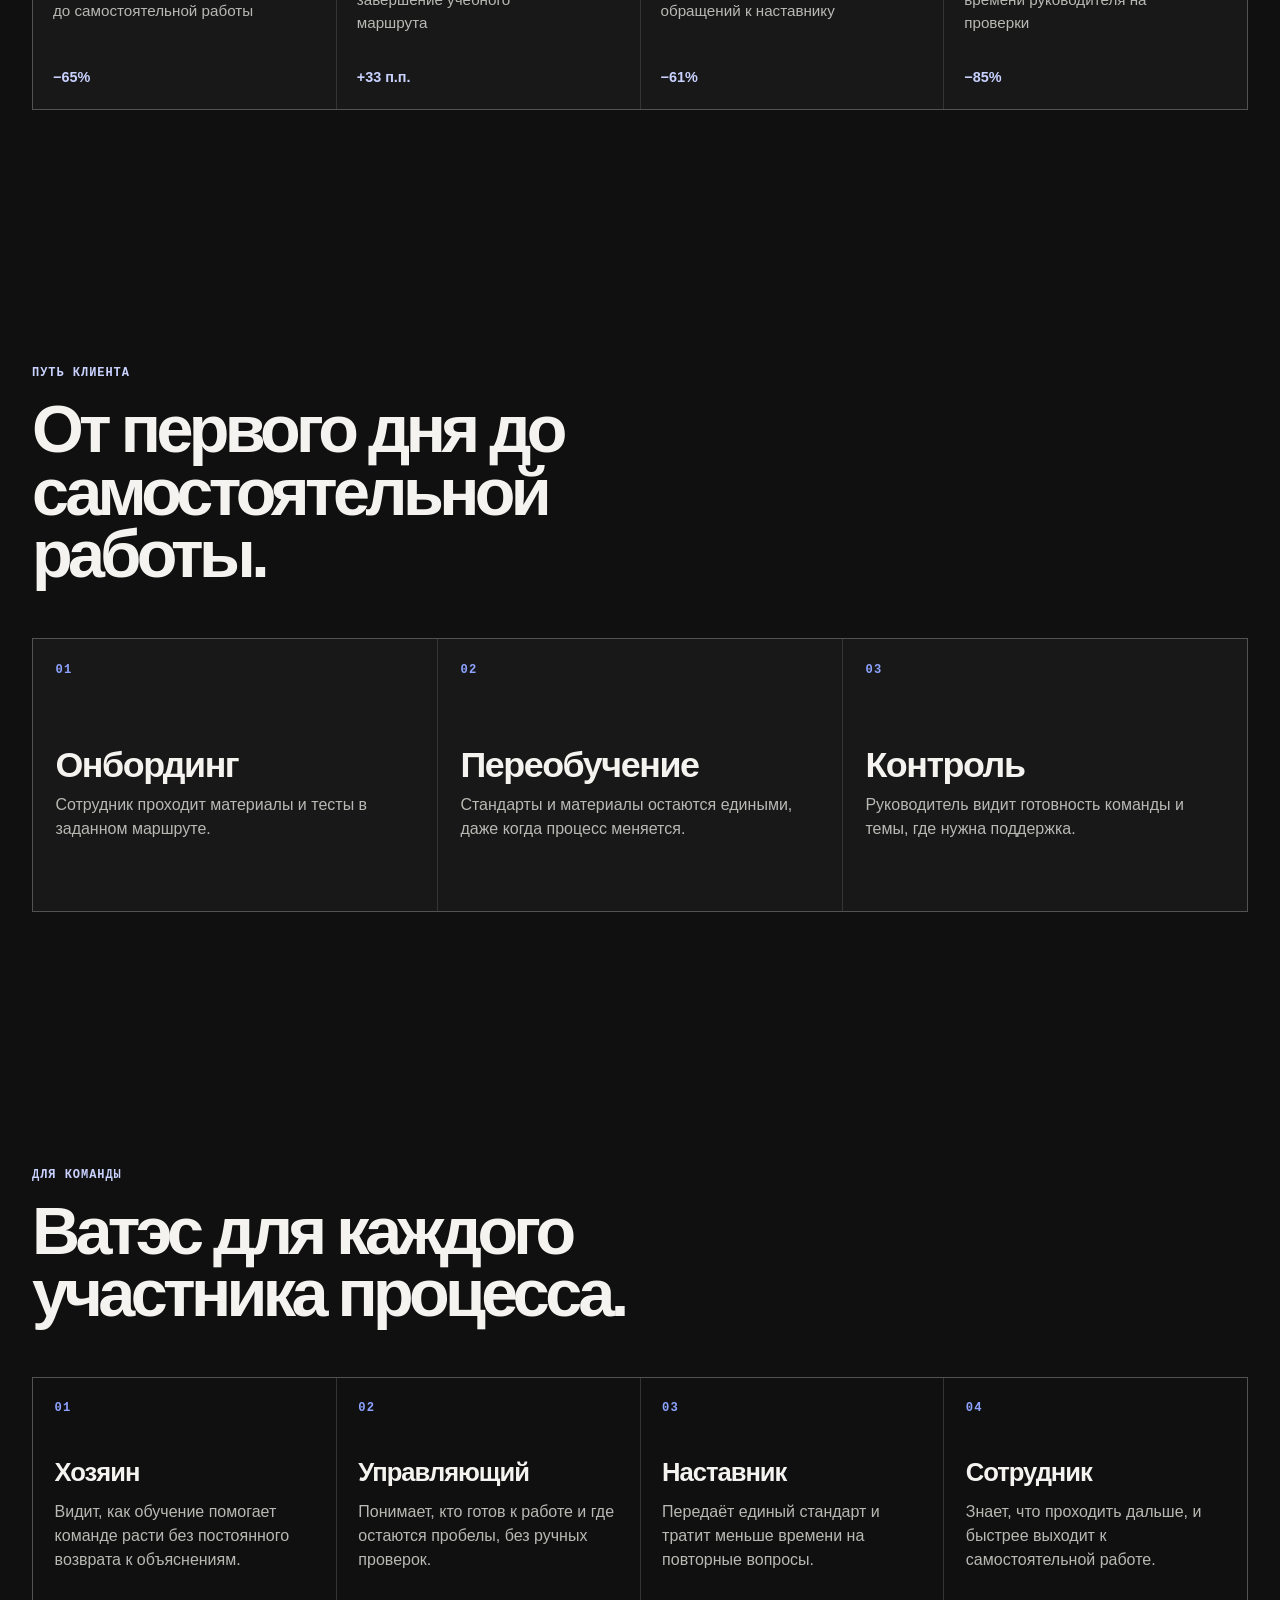
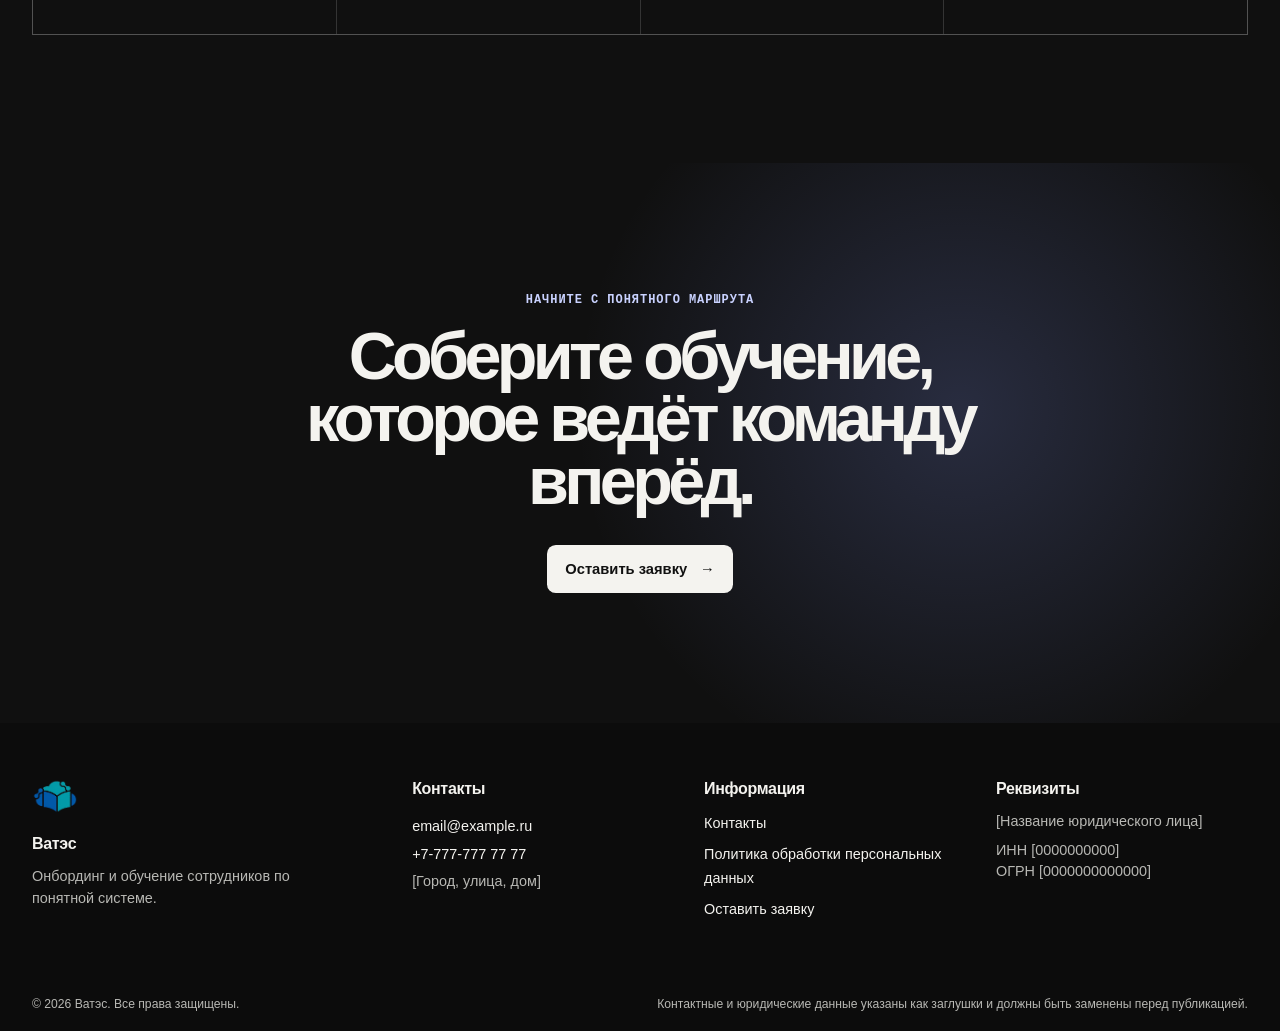
==== commit 3fea0a75: "Add files via upload" ====
--- a/index.html
+++ b/index.html
@@ -35,7 +35,7 @@
             <a href="solution/#control"><b>Контроль</b><span>Видимая готовность команды</span></a>
           </div>
         </li>
-        <li class="navigation__item"><a href="enterprise/">Предприятие</a></li>
+        <li class="navigation__item"><a href="enterprise/">Энтерпрайс</a></li>
         <li class="navigation__item"><a href="pricing/">Цены</a></li>
       </ul>
       <a class="button button--light" href="application/">Оставить заявку</a>
@@ -158,4 +158,3 @@
   <script src="assets/js/site.js" defer></script>
 </body>
 </html>
-
--- a/assets/css/style.css
+++ b/assets/css/style.css
@@ -16,6 +16,7 @@
 body { min-width:20rem; margin:0; overflow-x:hidden; color:var(--ink); background:var(--bg); font-family:Inter,Arial,sans-serif; font-size:1rem; line-height:1.5; }
 a { color:inherit; }
 h1,h2,h3,p { margin-top:0; }
+h1,h2,h3,p,li,a,span,b { overflow-wrap:break-word; }
 h1,h2 { letter-spacing:-.07em; line-height:.94; }
 h1 { max-width:15ch; margin-bottom:1.5rem; font-size:clamp(3rem,7.3vw,7.35rem); }
 h2 { max-width:19ch; margin-bottom:0; font-size:clamp(2.35rem,5.2vw,5.35rem); }
@@ -37,7 +38,7 @@
 .button:focus-visible,a:focus-visible,button:focus-visible,input:focus-visible { outline:3px solid var(--blue); outline-offset:3px; }
 .skip-link { position:fixed; z-index:50; top:-4rem; left:1rem; padding:.6rem 1rem; color:#111; background:#fff; }.skip-link:focus { top:1rem; }
 
-.site-header { position:sticky; z-index:30; top:0; border-bottom:1px solid rgb(255 255 255 / 8%); background:rgb(16 16 16 / 86%); backdrop-filter:blur(18px); }
+.site-header { position:sticky; z-index:30; top:0; background:rgb(16 16 16 / 86%); backdrop-filter:blur(18px); }
 .navigation { display:flex; align-items:center; gap:1.15rem; width:min(100% - 2.5rem,88rem); min-height:5.25rem; margin-inline:auto; }
 .brand { display:block; flex:0 0 auto; width:5.1rem; line-height:0; }.brand img { width:100%; height:auto; max-height:2.2rem; object-fit:contain; object-position:left center; }
 .navigation__list { display:none; padding:0; margin:0; list-style:none; }
@@ -47,14 +48,14 @@
 .navigation > .button { margin-left:auto; }
 .menu-toggle { margin-left:auto; padding:.3rem 0; border:0; color:var(--ink); background:transparent; font:inherit; font-weight:700; }
 .navigation__submenu { display:none; }
-.navigation__list.is-open { position:absolute; top:5.2rem; right:0; left:0; display:grid; gap:.3rem; padding:1rem max(1.25rem,calc((100vw - 88rem) / 2)); border-block:1px solid var(--line); background:#111; }
+.navigation__list.is-open { position:fixed; top:4.75rem; right:0; left:0; display:grid; max-height:calc(100svh - 4.75rem); gap:.3rem; padding:1rem max(1.25rem,calc((100vw - 88rem) / 2)) 1.5rem; overflow-y:auto; overscroll-behavior:contain; -webkit-overflow-scrolling:touch; background:#111; scrollbar-gutter:stable; }
 .navigation__list.is-open > .navigation__item { display:block; }
 .navigation__list.is-open > .navigation__item > a { padding:.75rem 0; }
 .navigation__list.is-open .navigation__submenu { display:grid; grid-template-columns:1fr; gap:.25rem; padding:.1rem 0 .75rem 1rem; }
 .navigation__list.is-open .navigation__submenu a { display:grid; gap:.15rem; padding:.55rem .6rem; color:var(--ink); border-left:1px solid var(--line); font-size:.9rem; text-decoration:none; }
 .navigation__list.is-open .navigation__submenu b { font-size:.9rem; }.navigation__list.is-open .navigation__submenu span { color:var(--muted); font-size:.8rem; }
 
-.site-footer { border-top:1px solid var(--line); background:#0c0c0c; }.site-footer__inner,.site-footer__bottom { width:min(100% - 2.5rem,var(--content)); margin-inline:auto; }.site-footer__inner { display:grid; gap:2.5rem; padding-block:3.5rem; }.site-footer h2 { margin:0 0 .8rem; font-size:1rem; letter-spacing:-.02em; line-height:1.2; }.site-footer p { margin-bottom:.45rem; color:var(--muted); font-size:.9rem; }.site-footer__identity .brand { margin-bottom:1.25rem; }.site-footer__identity > p { max-width:17rem; margin-bottom:0; }.site-footer__contacts { display:grid; gap:.35rem; font-style:normal; }.site-footer__contacts a,.site-footer__navigation a { color:var(--ink); font-size:.9rem; text-decoration:none; }.site-footer__contacts a:hover,.site-footer__navigation a:hover { color:var(--blue-soft); }.site-footer__contacts p { margin:0; }.site-footer__navigation ul { display:grid; gap:.45rem; padding:0; margin:0; list-style:none; }.site-footer__legal p:last-child { margin-bottom:0; }.site-footer__bottom { display:flex; flex-direction:column; gap:.45rem; padding-block:1.1rem; border-top:1px solid var(--line); }.site-footer__bottom p { margin:0; font-size:.76rem; }
+.site-footer { background:#0c0c0c; }.site-footer__inner,.site-footer__bottom { width:min(100% - 2.5rem,var(--content)); margin-inline:auto; }.site-footer__inner { display:grid; gap:2.5rem; padding-block:3.5rem; }.site-footer h2 { margin:0 0 .8rem; font-size:1rem; letter-spacing:-.02em; line-height:1.2; }.site-footer p { margin-bottom:.45rem; color:var(--muted); font-size:.9rem; }.site-footer__identity .brand { margin-bottom:1.25rem; }.site-footer__identity > p { max-width:17rem; margin-bottom:0; }.site-footer__contacts { display:grid; gap:.35rem; font-style:normal; }.site-footer__contacts a,.site-footer__navigation a { color:var(--ink); font-size:.9rem; text-decoration:none; }.site-footer__contacts a:hover,.site-footer__navigation a:hover { color:var(--blue-soft); }.site-footer__contacts p { margin:0; }.site-footer__navigation ul { display:grid; gap:.45rem; padding:0; margin:0; list-style:none; }.site-footer__legal p:last-child { margin-bottom:0; }.site-footer__bottom { display:flex; flex-direction:column; gap:.45rem; padding-block:1.1rem; }.site-footer__bottom p { margin:0; font-size:.76rem; }
 
 .hero { position:relative; display:grid; min-height:calc(100svh - 5.25rem); place-items:center; isolation:isolate; overflow:hidden; padding:6rem 1.25rem; text-align:center; }
 .hero::before { position:absolute; z-index:-1; inset:0; background-image:linear-gradient(var(--line) 1px,transparent 1px),linear-gradient(90deg,var(--line) 1px,transparent 1px),radial-gradient(ellipse at 50% 48%,transparent 20%,var(--bg) 75%); background-size:4rem 4rem,4rem 4rem,100% 100%; content:""; mask-image:linear-gradient(to bottom,transparent,black 12%,black 88%,transparent); }
@@ -67,7 +68,7 @@
 .product-showcase__phone { position:absolute; z-index:2; right:clamp(.8rem,5vw,5rem); bottom:2.5rem; width:clamp(7rem,22vw,16rem); overflow:hidden; border-radius:.7rem; background:#eee; box-shadow:0 1.5rem 3.5rem rgb(0 0 0 / 52%); }.product-showcase__phone img { display:block; width:100%; height:auto; }
 .product-showcase::after { position:absolute; z-index:3; right:0; bottom:0; left:0; height:62%; background:linear-gradient(to bottom,transparent 0%,rgb(16 16 16 / 52%) 44%,var(--bg) 94%); content:""; pointer-events:none; }
 
-.learning-system,.metrics,.journey,.roles { border-top:1px solid var(--line); }
+.learning-system,.metrics,.journey,.roles { border-top:0; }
 .learning-flow { display:grid; gap:1px; padding:0; margin:3.25rem 0 0; border:1px solid var(--line); list-style:none; background:var(--line); }.learning-flow li { min-height:15rem; padding:1.45rem; background:var(--bg); }.flow-number,.step-label,.role-number { display:block; margin-bottom:2.7rem; color:var(--blue); font-family:"SFMono-Regular",Consolas,monospace; font-size:.76rem; font-weight:800; letter-spacing:.1em; }.learning-flow h3 { margin-bottom:.75rem; font-size:clamp(1.55rem,2.5vw,2.4rem); }.learning-flow p { max-width:19rem; margin:0; color:var(--muted); }
 
 .metrics__grid { display:grid; gap:1px; margin-top:3.25rem; border:1px solid var(--line); background:var(--line); }.metric { display:flex; min-height:13rem; flex-direction:column; justify-content:space-between; padding:1.25rem; background:var(--surface); }.metric-value { margin-bottom:.8rem; letter-spacing:-.06em; line-height:1; white-space:nowrap; }.metric-value span { color:#8b8b88; font-size:clamp(1.5rem,2.4vw,2.35rem); text-decoration:line-through; text-decoration-thickness:1px; }.metric-value strong,.metric b { color:var(--blue-soft); }.metric-value strong { font-size:clamp(2rem,3vw,3.15rem); }.metric > p:not(.metric-value) { max-width:13rem; margin-bottom:1rem; color:var(--muted); font-size:.95rem; }.metric b { font-size:.9rem; }
@@ -75,16 +76,16 @@
 .journey__steps { display:grid; gap:1px; padding:0; margin:3.25rem 0 0; border:1px solid var(--line); list-style:none; background:var(--line); }.journey__steps li { min-height:17rem; padding:1.4rem; background:var(--surface); }.journey__steps .step-label { margin-bottom:4.2rem; }.journey__steps h3 { margin-bottom:.55rem; font-size:clamp(1.7rem,2.8vw,2.6rem); }.journey__steps p { max-width:21rem; margin:0; color:var(--muted); }
 
 .roles__grid { display:grid; gap:1px; margin-top:3.25rem; border:1px solid var(--line); background:var(--line); }.roles article { min-height:16rem; padding:1.35rem; background:var(--bg); }.roles .role-number { margin-bottom:2.6rem; }.roles h3 { margin-bottom:.85rem; font-size:clamp(1.4rem,2vw,2.1rem); }.roles p:last-child { margin-bottom:0; color:var(--muted); }
-.final-cta,.page-cta { display:grid; min-height:35rem; place-items:center; isolation:isolate; overflow:hidden; padding:4rem 1.25rem; border-top:1px solid var(--line); background:radial-gradient(circle at 75% 44%,rgb(138 158 255 / 20%),transparent 24rem),var(--bg); text-align:center; }.final-cta > div { max-width:56rem; }.final-cta h2,.page-cta h2 { margin:0 auto 2rem; }
+.final-cta,.page-cta { display:grid; min-height:35rem; place-items:center; isolation:isolate; overflow:hidden; padding:4rem 1.25rem; background:radial-gradient(circle at 75% 44%,rgb(138 158 255 / 20%),transparent 24rem),var(--bg); text-align:center; }.final-cta > div { max-width:56rem; }.final-cta h2,.page-cta h2 { margin:0 auto 2rem; }
 
-.page { width:min(100% - 2.5rem,var(--content)); min-height:100vh; margin-inline:auto; padding:3rem 0 8rem; }.back-link { display:inline-block; margin-bottom:4rem; color:var(--muted); font-weight:650; text-decoration:none; }.back-link:hover { color:var(--blue-soft); }.page-hero { max-width:51rem; padding-bottom:5.2rem; }.page-hero > p:last-child { max-width:40rem; margin-bottom:0; color:var(--muted); font-size:clamp(1.05rem,1.7vw,1.25rem); }.screen-frame { position:relative; margin:3.5rem 0 0; overflow:hidden; border:1px solid rgb(255 255 255 / 21%); border-radius:.9rem; background:#eff0ec; box-shadow:0 2.2rem 7rem rgb(0 0 0 / 42%); }.screen-frame img { display:block; width:100%; height:auto; }.screen-frame figcaption { padding:.8rem 1rem; border-top:1px solid rgb(8 11 13 / 14%); color:#4d595b; font-size:.8rem; background:#f3f5f2; }.screen-frame--page { margin-top:0; margin-bottom:7.5rem; }.page-section { padding-block:5.25rem; border-top:1px solid var(--line); }.page-section--narrow { max-width:58rem; }.page-section > p:not(.eyebrow):not(.industry-request) { max-width:43rem; margin:1.5rem 0 0; color:var(--muted); }
+.page { width:min(100% - 2.5rem,var(--content)); min-height:100vh; margin-inline:auto; padding:3rem 0 8rem; }.back-link { display:inline-block; margin-bottom:4rem; color:var(--muted); font-weight:650; text-decoration:none; }.back-link:hover { color:var(--blue-soft); }.page-hero { max-width:51rem; padding-bottom:5.2rem; }.page-hero > p:last-child { max-width:40rem; margin-bottom:0; color:var(--muted); font-size:clamp(1.05rem,1.7vw,1.25rem); }.screen-frame { position:relative; margin:3.5rem 0 0; overflow:hidden; border:1px solid rgb(255 255 255 / 21%); border-radius:.9rem; background:#eff0ec; box-shadow:0 2.2rem 7rem rgb(0 0 0 / 42%); }.screen-frame img { display:block; width:100%; height:auto; }.screen-frame figcaption { padding:.8rem 1rem; color:#4d595b; font-size:.8rem; background:#f3f5f2; }.screen-frame--page { margin-top:0; margin-bottom:7.5rem; }.page-section { padding-block:5.25rem; }.page-section--narrow { max-width:58rem; }.page-section > p:not(.eyebrow):not(.industry-request) { max-width:43rem; margin:1.5rem 0 0; color:var(--muted); }
 
-.policy { max-width:58rem; }.policy h1 { max-width:14ch; }.policy__notice { max-width:48rem; padding:1rem 1.15rem; margin:0 0 3rem; border:1px solid rgb(141 163 255 / 36%); border-radius:.5rem; color:var(--blue-soft); background:rgb(141 163 255 / 10%); }.policy__section { padding-block:2.25rem; border-top:1px solid var(--line); }.policy__section h2 { max-width:none; margin-bottom:1rem; font-size:clamp(1.6rem,3vw,2.35rem); }.policy__section p,.policy__section li { max-width:48rem; color:var(--muted); }.policy__section p:last-child { margin-bottom:0; }.policy__section ul { display:grid; gap:.65rem; padding-left:1.2rem; margin:1rem 0 0; }.contacts-page address { display:grid; gap:.65rem; margin-top:2rem; font-style:normal; }.contacts-page address a { color:var(--blue-soft); font-weight:650; }.contacts-page address p { margin:0; color:var(--muted); }
+.policy { max-width:58rem; }.policy h1 { max-width:14ch; }.policy__notice { max-width:48rem; padding:1rem 1.15rem; margin:0 0 3rem; border:1px solid rgb(141 163 255 / 36%); border-radius:.5rem; color:var(--blue-soft); background:rgb(141 163 255 / 10%); }.policy__section { padding-block:2.25rem; }.policy__section h2 { max-width:none; margin-bottom:1rem; font-size:clamp(1.6rem,3vw,2.35rem); }.policy__section p,.policy__section li { max-width:48rem; color:var(--muted); }.policy__section p:last-child { margin-bottom:0; }.policy__section ul { display:grid; gap:.65rem; padding-left:1.2rem; margin:1rem 0 0; }.contacts-page address { display:grid; gap:.65rem; margin-top:2rem; font-style:normal; }.contacts-page address a { color:var(--blue-soft); font-weight:650; }.contacts-page address p { margin:0; color:var(--muted); }
 
 .feature-grid,.industry-grid,.pricing-grid,.add-on-grid { display:grid; gap:1px; margin-top:3rem; border:1px solid var(--line); background:var(--line); }.feature-grid article,.industry-grid article,.pricing-grid article,.add-on-grid article { padding:1.35rem; background:var(--surface); }.feature-grid article { min-height:14rem; scroll-margin-top:6.5rem; }.feature-grid span,.industry-grid > article > span { color:var(--blue); font-family:"SFMono-Regular",Consolas,monospace; font-size:.75rem; font-weight:800; letter-spacing:.1em; }.feature-grid h3,.industry-grid h3,.add-on-grid h3 { margin:2.6rem 0 .7rem; font-size:1.65rem; }.feature-grid p,.industry-grid p,.add-on-grid p { margin-bottom:0; color:var(--muted); }
 .industry-grid article { min-height:17rem; }.industry-request { margin:2.4rem 0 0 !important; color:var(--ink) !important; font-size:1.15rem; font-weight:650; line-height:1.28; }.solution-flow { max-width:58rem; }
 
-.under-construction { display:grid; min-height:calc(100svh - 5.25rem); place-items:center; width:min(100% - 2.5rem,var(--content)); margin-inline:auto; text-align:center; }.under-construction > div { max-width:40rem; }.under-construction h1 { margin:0 auto; }
+.under-construction { display:grid; min-height:calc(100svh - 4.75rem); place-items:center; width:min(100% - 2.5rem,var(--content)); margin-inline:auto; text-align:center; }.under-construction > div { max-width:40rem; }.under-construction h1 { max-width:none; margin:0 auto; font-size:clamp(2.25rem,10vw,7.35rem); white-space:nowrap; }
 
 .page-hero--pricing { max-width:46rem; text-align:center; margin-inline:auto; }.page-hero--pricing h1 { margin-inline:auto; }.page-hero--pricing > p:last-child { margin-inline:auto; }.pricing-section { padding-top:0; border-top:0; }.pricing-grid--plans { gap:1rem; margin-top:0; border:0; background:transparent; }.pricing-plan { display:flex; min-height:31rem; flex-direction:column; padding:1.55rem !important; border:1px solid var(--line); border-radius:.9rem; background:var(--surface) !important; }.pricing-plan__name { margin-bottom:.35rem; font-size:1.4rem; font-weight:750; letter-spacing:-.04em; }.pricing-plan__limit { min-height:2.8rem; margin-bottom:2rem; color:var(--muted) !important; }.price { margin-bottom:2rem; color:var(--ink); font-size:clamp(2.45rem,4vw,3.9rem); font-weight:750; letter-spacing:-.08em; line-height:1; }.price small { color:var(--muted); font-size:.82rem; font-weight:650; letter-spacing:0; white-space:nowrap; }.pricing-plan .button { width:100%; margin-bottom:2rem; }.pricing-plan ul { display:grid; gap:.75rem; padding:1.35rem 0 0; margin:0; border-top:1px solid var(--line); list-style:none; }.pricing-plan li { display:flex; gap:.6rem; color:var(--muted); font-size:.94rem; }.pricing-plan li::before { color:var(--blue-soft); content:"✓"; }.pricing-plan--featured { color:#111; border-color:#eae8e1; background:#eeece5 !important; }.pricing-plan--featured .price { color:#111; }.pricing-plan--featured .pricing-plan__limit,.pricing-plan--featured .price small,.pricing-plan--featured li { color:#595856 !important; }.pricing-plan--featured .button--light { color:#f4f3ef; background:#111; }.pricing-plan--featured .button--light:hover { background:#2b2b2b; }.pricing-plan--featured ul { border-color:rgb(0 0 0 / 18%); }.pricing-plan--featured li::before { color:#111; }.add-on-grid article { min-height:10rem; }.add-on-grid h3 { margin-top:1rem; }
 
@@ -94,13 +95,15 @@
 
 .reveal { opacity:0; transform:translateY(1.2rem); transition:opacity .65s ease,transform .65s ease; }.reveal--visible { opacity:1; transform:none; }
 
+@media (max-width:51.999rem) { .navigation { min-height:4.75rem; gap:.75rem; }.brand { width:4.5rem; }.menu-toggle { font-size:.92rem; }.navigation > .button { min-height:2.6rem; padding:.55rem .7rem; font-size:.78rem; white-space:nowrap; } }
 @media (min-width:38rem) { .learning-flow,.metrics__grid,.journey__steps,.feature-grid,.industry-grid,.add-on-grid { grid-template-columns:repeat(2,1fr); } .journey__steps li:first-child { grid-column:span 2; } }
 @media (min-width:52rem) {
   .menu-toggle { display:none; }
   .navigation__list { display:flex; align-items:center; gap:clamp(.8rem,1.5vw,1.75rem); margin-left:1rem; }
-  .navigation__submenu { position:absolute; top:2.9rem; left:-1.15rem; grid-template-columns:repeat(2,minmax(11rem,1fr)); gap:.25rem; width:max-content; min-width:25rem; max-width:34rem; padding:.65rem; border:1px solid rgb(255 255 255 / 18%); border-radius:.8rem; opacity:0; background:#202020; box-shadow:0 1.4rem 3.5rem rgb(0 0 0 / 38%); pointer-events:none; transform:translateY(-.3rem); transition:opacity .16s ease,transform .16s ease; }
+  .navigation__item--dropdown::after { position:absolute; top:100%; left:-1.25rem; width:calc(100% + 2.5rem); height:.85rem; content:""; }
+  .navigation__submenu { position:absolute; z-index:1; top:calc(100% + .55rem); left:-1.15rem; display:grid; grid-template-columns:repeat(2,minmax(11rem,1fr)); gap:.25rem; width:max-content; min-width:25rem; max-width:34rem; padding:.65rem; border:1px solid rgb(255 255 255 / 18%); border-radius:.8rem; visibility:hidden; opacity:0; background:#202020; box-shadow:0 1.4rem 3.5rem rgb(0 0 0 / 38%); pointer-events:none; transform:translateY(-.3rem); transition:opacity .18s ease,transform .18s ease,visibility 0s linear .18s; }
   .navigation__submenu--product { min-width:31rem; }
-  .navigation__item--dropdown:hover .navigation__submenu,.navigation__item--dropdown:focus-within .navigation__submenu { display:grid; opacity:1; pointer-events:auto; transform:none; }
+  .navigation__item--dropdown:hover .navigation__submenu,.navigation__item--dropdown:focus-within .navigation__submenu { visibility:visible; opacity:1; pointer-events:auto; transform:none; transition-delay:0s; }
   .navigation__submenu a { display:grid; gap:.18rem; padding:.75rem; border-radius:.5rem; color:var(--ink); text-decoration:none; }.navigation__submenu a:hover,.navigation__submenu a:focus-visible { background:#2c2c2c; outline:none; }.navigation__submenu b { font-size:.92rem; }.navigation__submenu span { color:var(--muted); font-size:.8rem; line-height:1.28; }
   .learning-flow { grid-template-columns:repeat(3,1fr); }.metrics__grid,.roles__grid { grid-template-columns:repeat(4,1fr); }.journey__steps { grid-template-columns:repeat(3,1fr); }.journey__steps li:first-child { grid-column:auto; }.feature-grid { grid-template-columns:repeat(4,1fr); }.industry-grid { grid-template-columns:repeat(3,1fr); }.pricing-grid--plans,.add-on-grid { grid-template-columns:repeat(3,1fr); }.add-on-grid article:last-child { grid-column:span 3; }.product-showcase { padding-right:clamp(4rem,13vw,13rem); }.product-showcase__phone { bottom:2.8rem; }.site-footer__inner { grid-template-columns:1.35fr repeat(3,1fr); align-items:start; }.site-footer__bottom { flex-direction:row; justify-content:space-between; }.site-footer__bottom p:last-child { text-align:right; }
 }
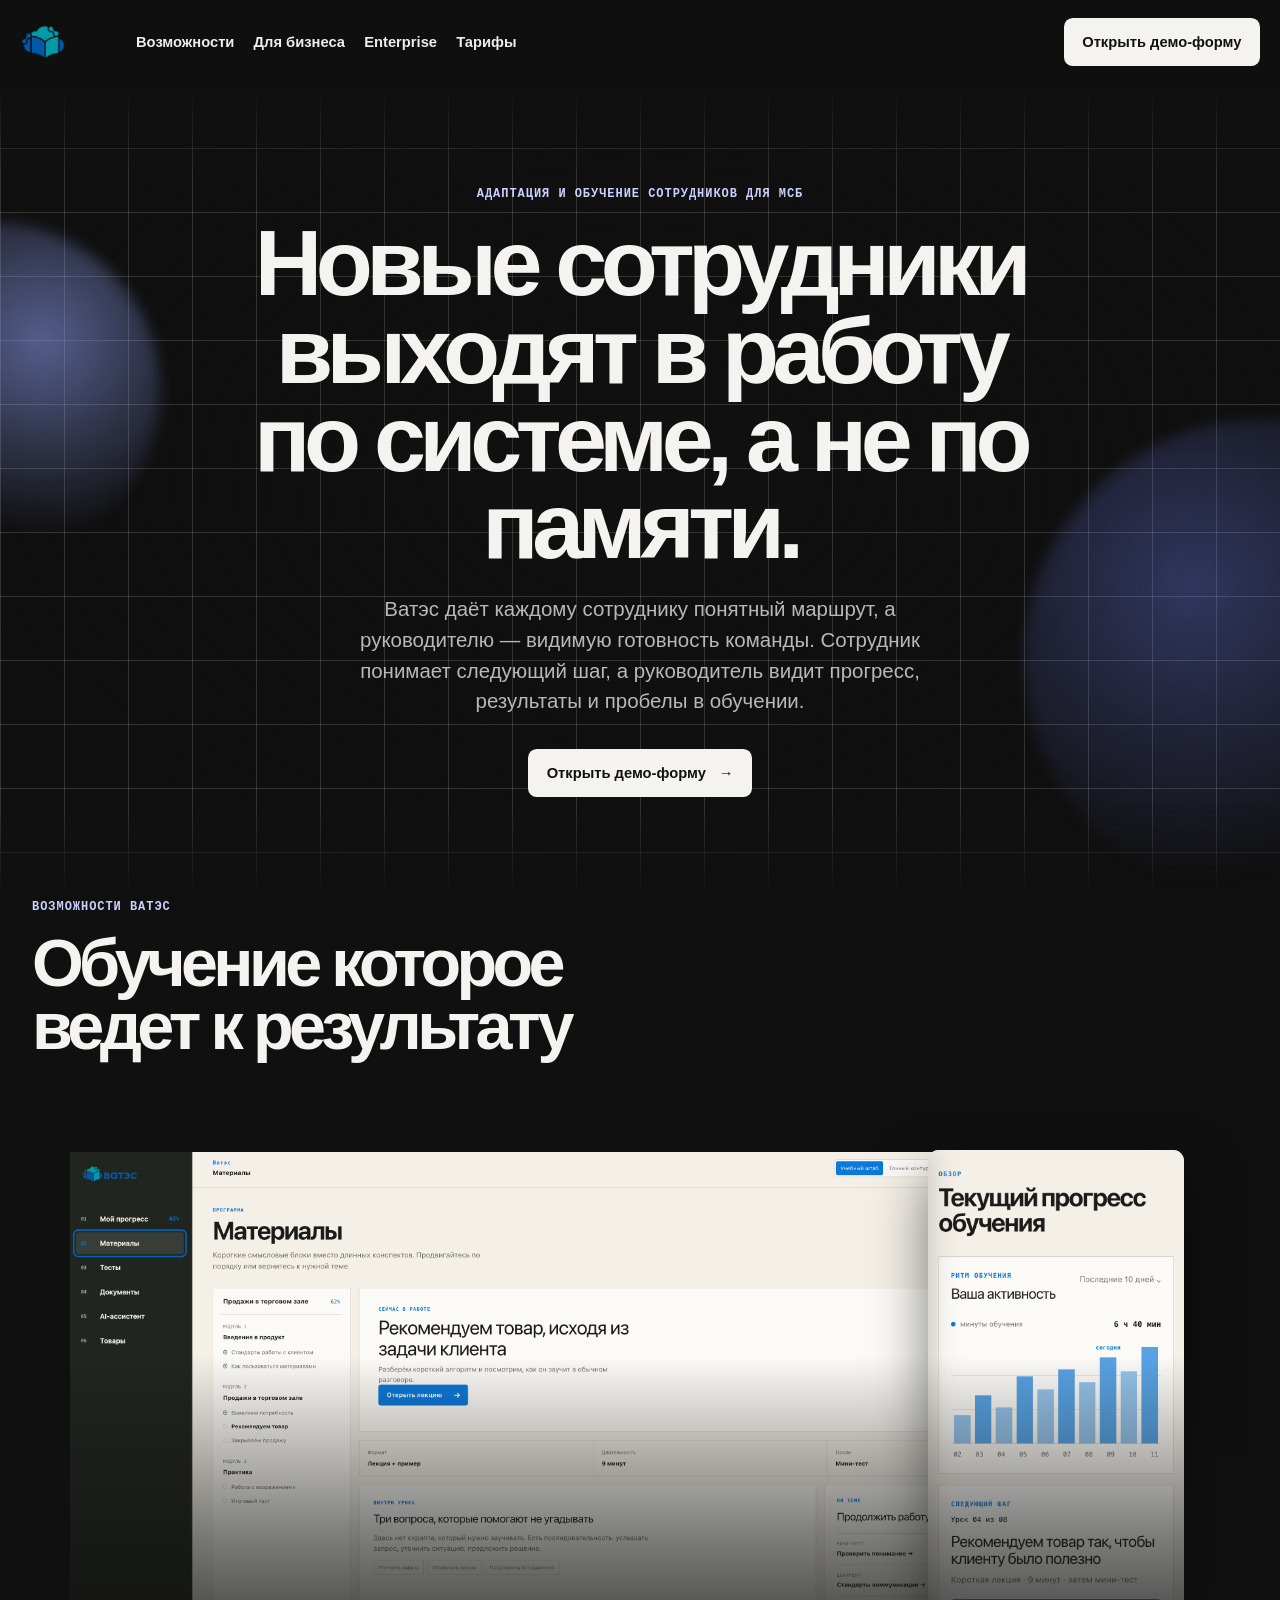
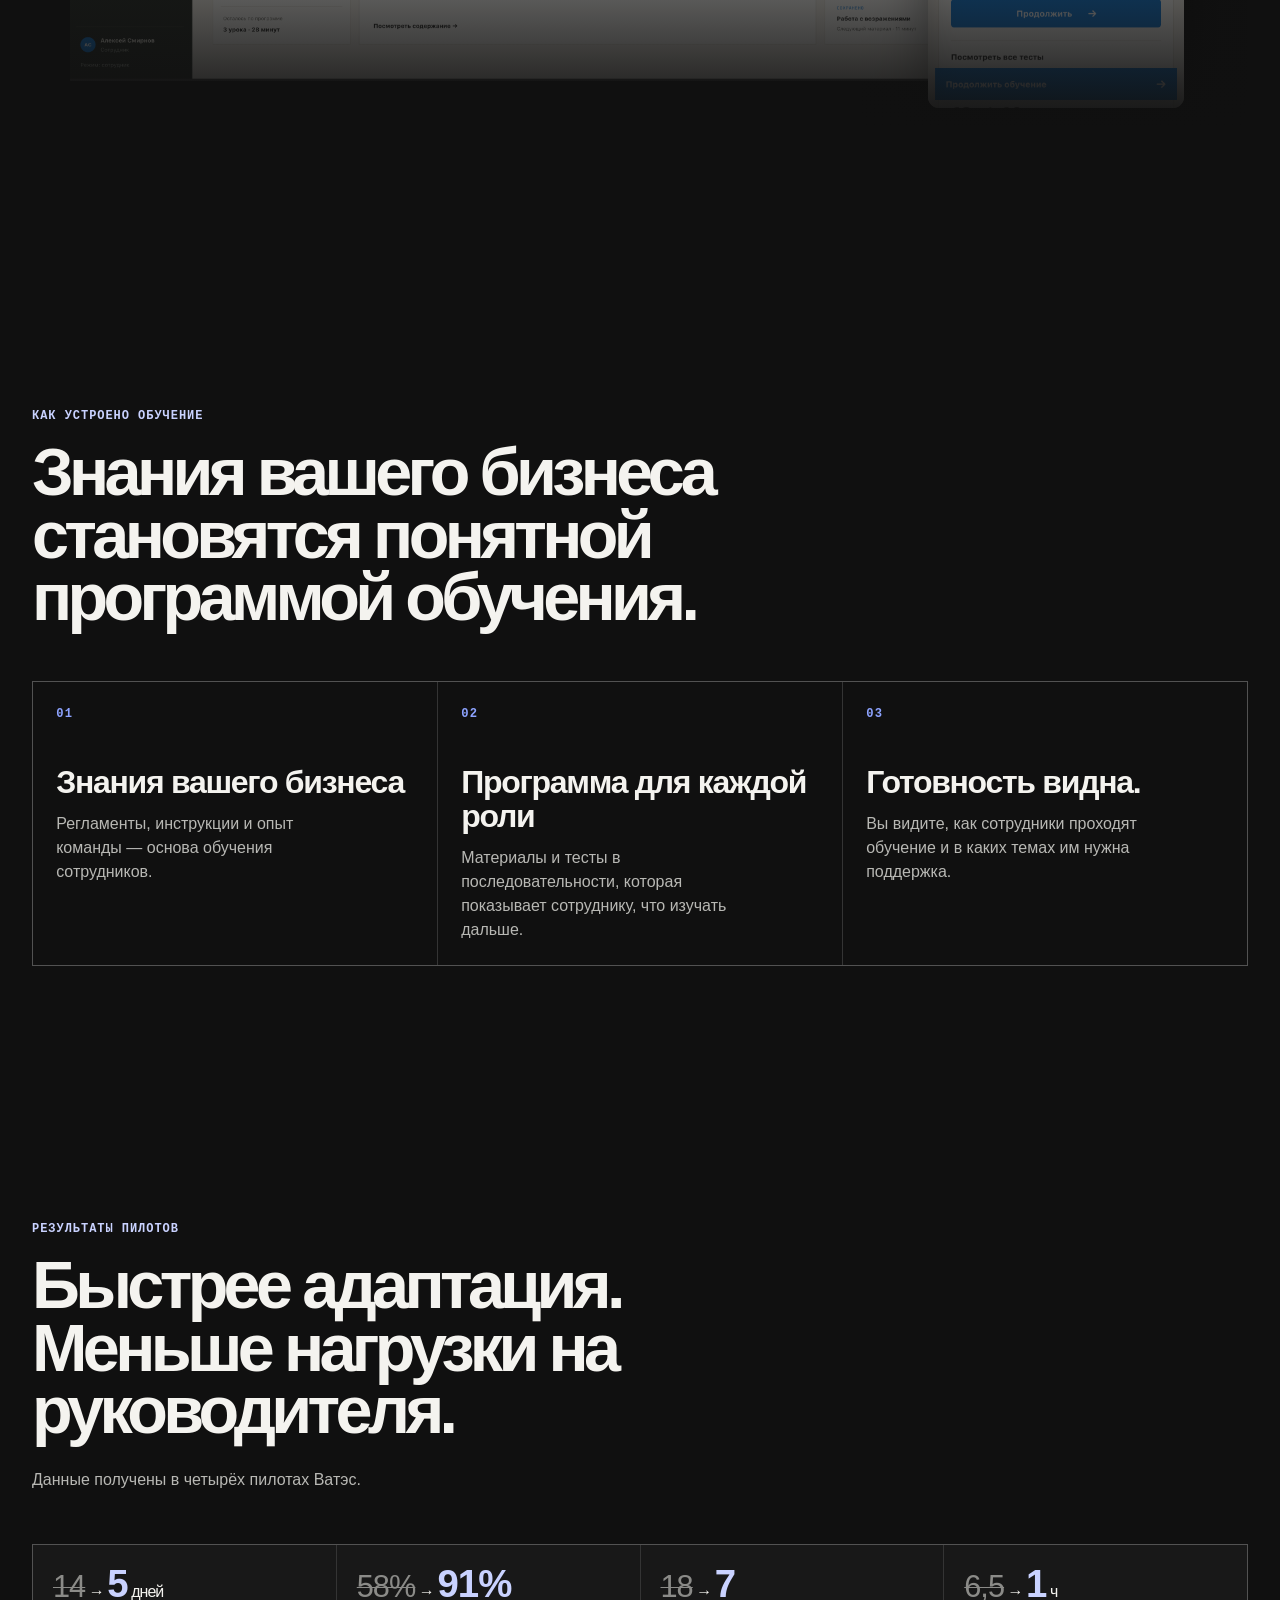
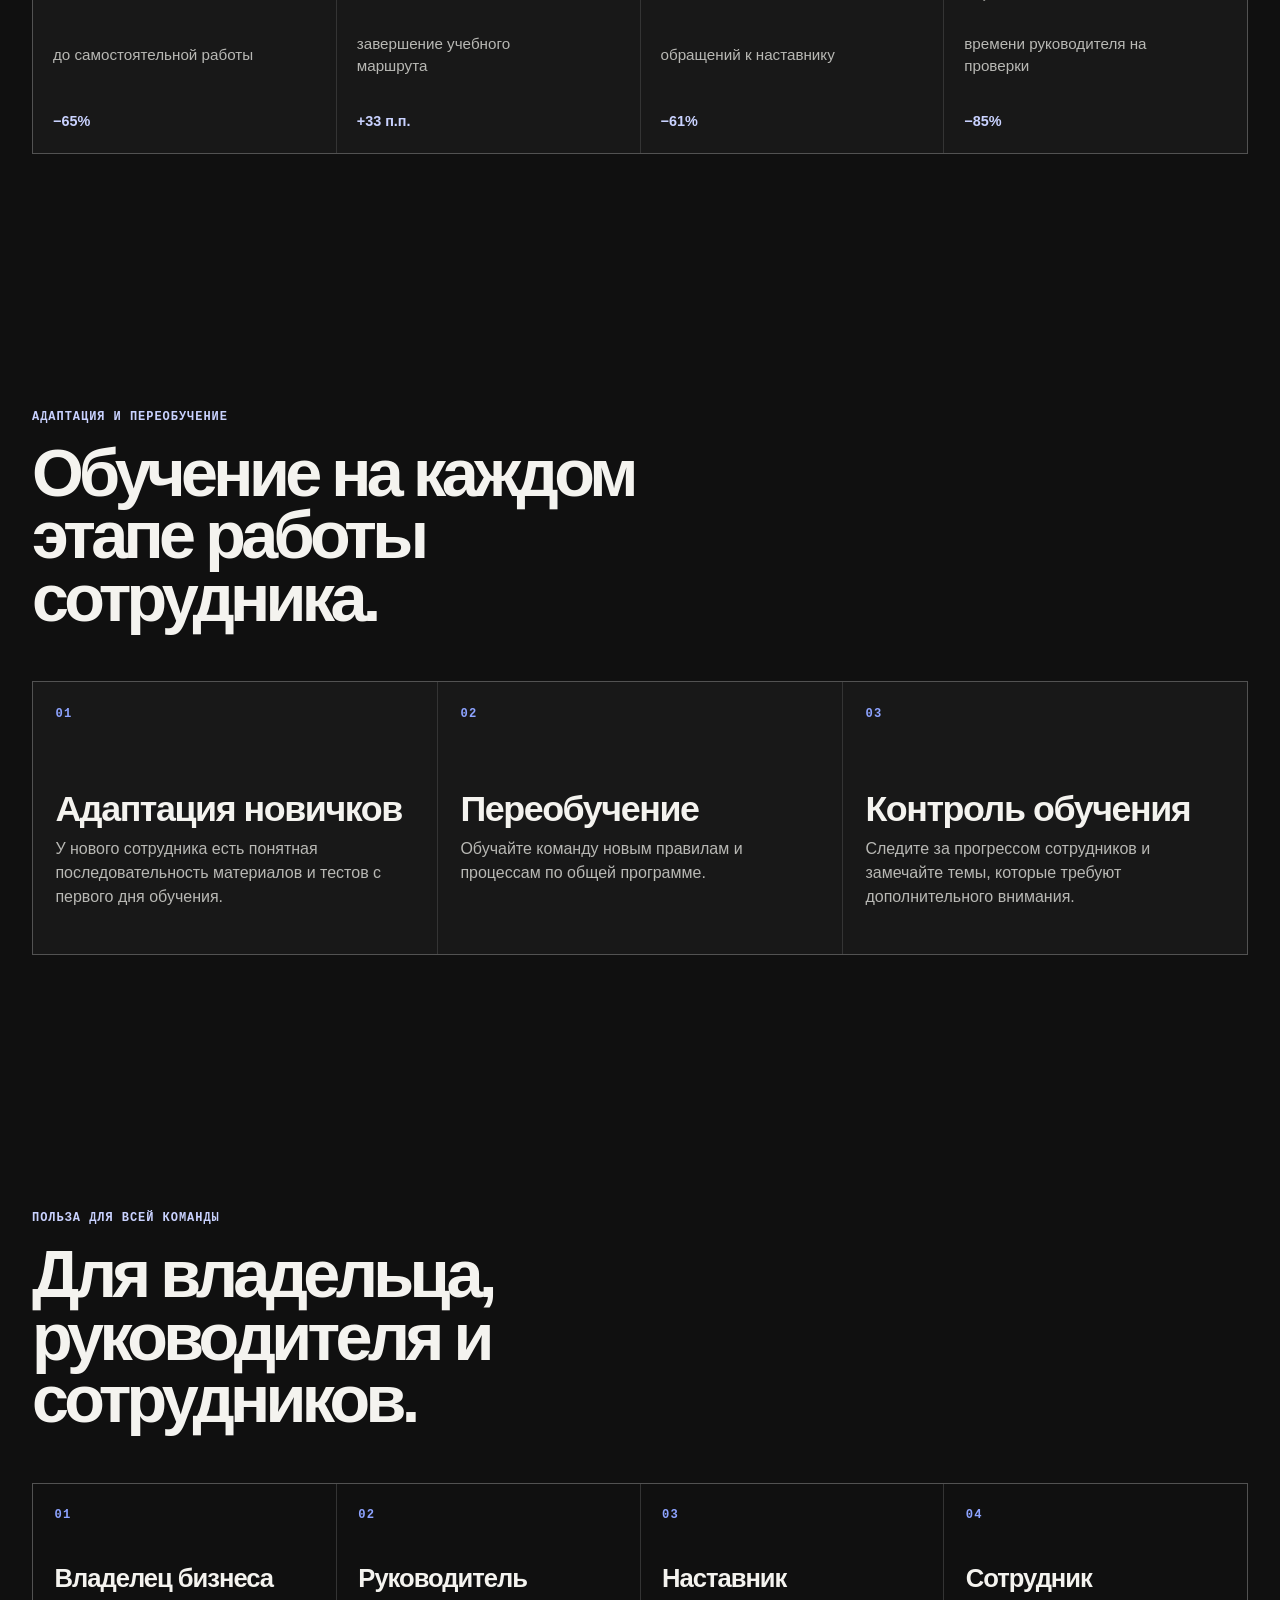
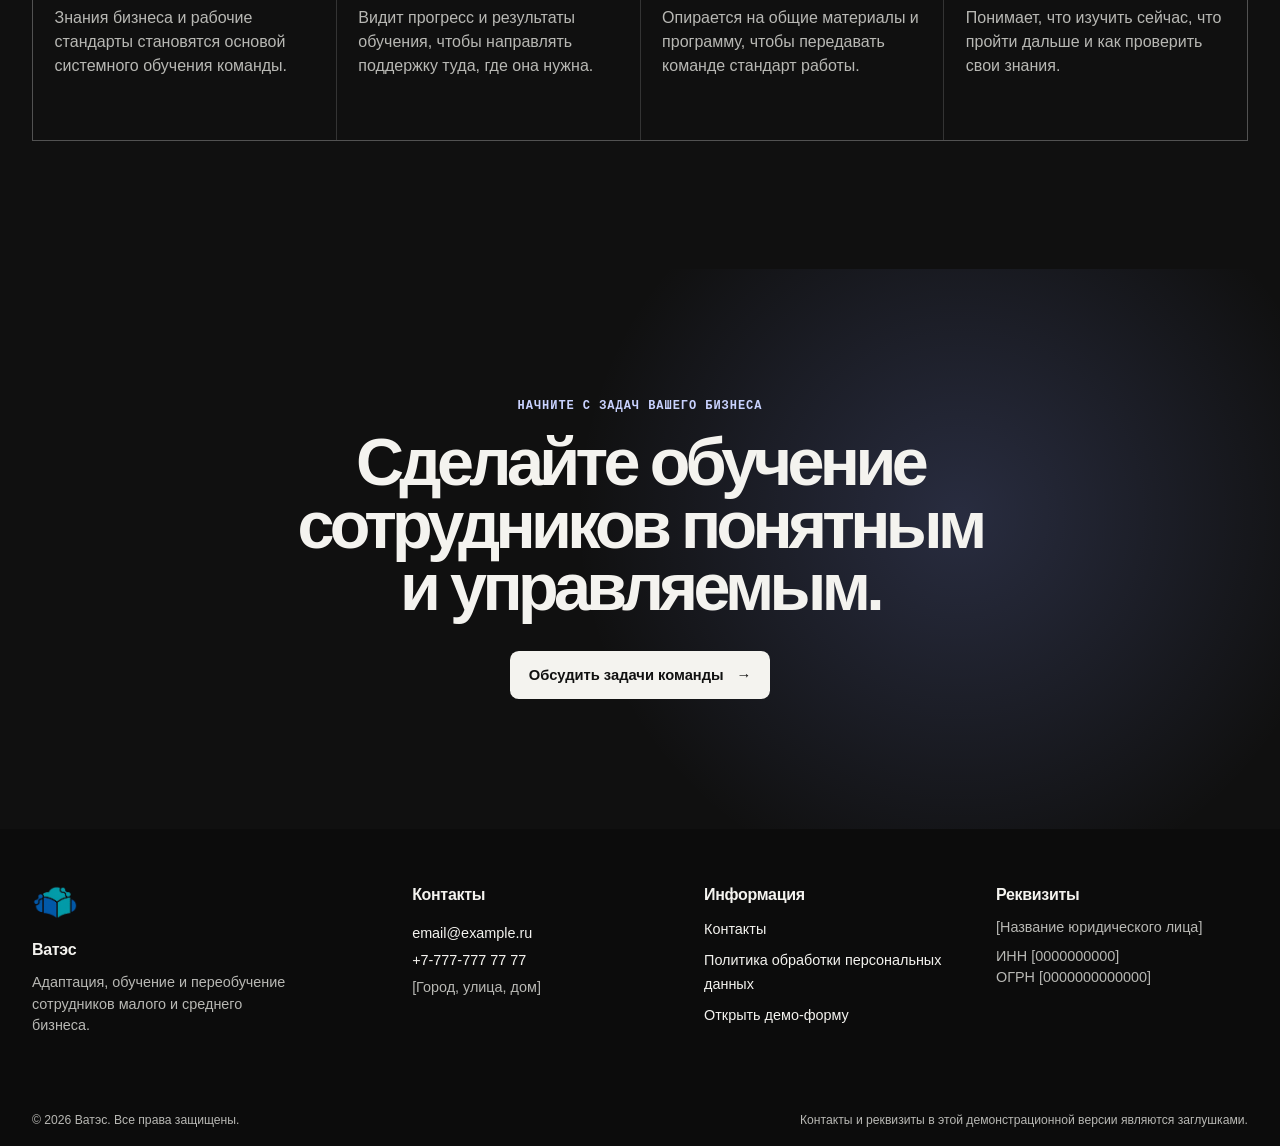
==== commit 45a63d81: "Add files via upload" ====
--- a/index.html
+++ b/index.html
@@ -1,160 +1,160 @@
-<!doctype html>
-<html lang="ru">
-<head>
-  <meta charset="UTF-8">
-  <meta name="viewport" content="width=device-width, initial-scale=1.0">
-  <meta name="description" content="Ватэс превращает знания компании в понятные маршруты обучения сотрудников.">
-  <title>Ватэс — обучение сотрудников по системе</title>
-  <link rel="icon" type="image/png" href="assets/images/vates-logo-new.png">
-  <link rel="apple-touch-icon" href="assets/images/vates-logo-new.png">
-  <link rel="stylesheet" href="assets/css/style.css">
-</head>
-<body>
-  <a class="skip-link" href="#main-content">Перейти к содержимому</a>
-  <header class="site-header">
-    <nav class="navigation" aria-label="Основная навигация">
-      <a class="brand" href="" aria-label="Ватэс, на главную"><img src="assets/images/vates-logo-new.png" alt="Ватэс"></a>
-      <button class="menu-toggle" type="button" aria-expanded="false" aria-controls="primary-menu">Меню</button>
-      <ul id="primary-menu" class="navigation__list">
-        <li class="navigation__item navigation__item--dropdown">
-          <a href="product/">Продукт</a>
-          <div id="product-submenu" class="navigation__submenu navigation__submenu--product">
-            <a href="product/#ai-chat"><b>ИИ-чат</b><span>Ответы по учебным материалам</span></a>
-            <a href="product/#materials"><b>Материалы</b><span>Инструкции и знания команды</span></a>
-            <a href="product/#learning-paths"><b>Учебные пути</b><span>Порядок шагов для роли</span></a>
-            <a href="product/#tests"><b>Тесты</b><span>Проверка понимания</span></a>
-            <a href="product/#progress"><b>Прогресс</b><span>Результаты и статистика</span></a>
-          </div>
-        </li>
-        <li class="navigation__item navigation__item--dropdown">
-          <a href="solution/">Решение</a>
-          <div id="solution-submenu" class="navigation__submenu">
-            <a href="solution/#roles"><b>Роли</b><span>Для хозяина, управляющего, наставника и сотрудника</span></a>
-            <a href="solution/#onboarding"><b>Онбординг</b><span>Выход в работу по понятному маршруту</span></a>
-            <a href="solution/#retraining"><b>Переобучение</b><span>Единый стандарт при изменениях</span></a>
-            <a href="solution/#control"><b>Контроль</b><span>Видимая готовность команды</span></a>
-          </div>
-        </li>
-        <li class="navigation__item"><a href="enterprise/">Энтерпрайс</a></li>
-        <li class="navigation__item"><a href="pricing/">Цены</a></li>
-      </ul>
-      <a class="button button--light" href="application/">Оставить заявку</a>
-    </nav>
-  </header>
-  <main id="main-content">
-    <section class="hero" aria-labelledby="hero-title">
-      <div class="hero__orb hero__orb--one" aria-hidden="true"></div>
-      <div class="hero__orb hero__orb--two" aria-hidden="true"></div>
-      <div class="hero__content reveal">
-        <p class="eyebrow">Онбординг и обучение для команды</p>
-        <h1 id="hero-title">Новые сотрудники выходят в работу по системе, а не по памяти.</h1>
-        <p class="hero__lede">Ватэс даёт каждому сотруднику понятный маршрут, а руководителю — видимую готовность команды.</p>
-        <a class="button button--light" href="application/">Оставить заявку <span aria-hidden="true">→</span></a>
-      </div>
-    </section>
-
-    <section class="section product-visual reveal" aria-labelledby="product-visual-title">
-      <div class="section-heading">
-        <p class="eyebrow">Продукт</p>
-        <h2 id="product-visual-title">Обучение, которое ведёт к результату.</h2>
-      </div>
-      <figure class="product-showcase">
-        <div class="product-showcase__desktop"><img src="assets/images/product-materials.png" alt="Интерфейс Ватэс: программа обучения, материалы и следующий урок" width="3334" height="1746"></div>
-        <div class="product-showcase__phone"><img src="assets/images/product-progress.png" alt="Мобильный экран с текущим прогрессом обучения в Ватэс" width="782" height="1704"></div>
-      </figure>
-    </section>
-
-    <section class="section learning-system reveal" aria-labelledby="system-title">
-      <div class="section-heading section-heading--wide">
-        <p class="eyebrow">Как работает Ватэс</p>
-        <h2 id="system-title">Знания работают как система, а не как память.</h2>
-      </div>
-      <ol class="learning-flow">
-        <li><span class="flow-number">01</span><h3>Знания компании</h3><p>Регламенты, инструкции и опыт команды.</p></li>
-        <li><span class="flow-number">02</span><h3>Ватэс выстраивает обучение</h3><p>Материалы и тесты в понятном порядке.</p></li>
-        <li><span class="flow-number">03</span><h3>Готовность видна</h3><p>Прогресс, результаты и пробелы — у руководителя перед глазами.</p></li>
-      </ol>
-    </section>
-
-    <section class="section metrics reveal" aria-labelledby="metrics-title">
-      <div class="section-heading section-heading--wide">
-        <p class="eyebrow">Результаты пилотов</p>
-        <h2 id="metrics-title">Быстрее адаптация. Меньше нагрузки на руководителя.</h2>
-        <p class="section-copy">Данные получены в четырёх пилотах Ватэс.</p>
-      </div>
-      <div class="metrics__grid">
-        <article class="metric"><p class="metric-value"><span>14</span> → <strong>5</strong> дней</p><p>до самостоятельной работы</p><b>−65%</b></article>
-        <article class="metric"><p class="metric-value"><span>58%</span> → <strong>91%</strong></p><p>завершение учебного маршрута</p><b>+33 п.п.</b></article>
-        <article class="metric"><p class="metric-value"><span>18</span> → <strong>7</strong></p><p>обращений к наставнику</p><b>−61%</b></article>
-        <article class="metric"><p class="metric-value"><span>6,5</span> → <strong>1</strong> ч</p><p>времени руководителя на проверки</p><b>−85%</b></article>
-      </div>
-    </section>
-
-    <section class="section journey reveal" aria-labelledby="journey-title">
-      <div class="section-heading">
-        <p class="eyebrow">Путь клиента</p>
-        <h2 id="journey-title">От первого дня до самостоятельной работы.</h2>
-      </div>
-      <ol class="journey__steps">
-        <li id="onboarding">
-          <span class="step-label">01</span><h3>Онбординг</h3><p>Сотрудник проходит материалы и тесты в заданном маршруте.</p>
-        </li>
-        <li id="retraining">
-          <span class="step-label">02</span><h3>Переобучение</h3><p>Стандарты и материалы остаются едиными, даже когда процесс меняется.</p>
-        </li>
-        <li id="control">
-          <span class="step-label">03</span><h3>Контроль</h3><p>Руководитель видит готовность команды и темы, где нужна поддержка.</p>
-        </li>
-      </ol>
-    </section>
-
-    <section id="roles" class="section roles reveal" aria-labelledby="roles-title">
-      <div class="section-heading"><p class="eyebrow">Для команды</p><h2 id="roles-title">Ватэс для каждого участника процесса.</h2></div>
-      <div class="roles__grid">
-        <article><p class="role-number">01</p><h3>Хозяин</h3><p>Видит, как обучение помогает команде расти без постоянного возврата к объяснениям.</p></article>
-        <article><p class="role-number">02</p><h3>Управляющий</h3><p>Понимает, кто готов к работе и где остаются пробелы, без ручных проверок.</p></article>
-        <article><p class="role-number">03</p><h3>Наставник</h3><p>Передаёт единый стандарт и тратит меньше времени на повторные вопросы.</p></article>
-        <article><p class="role-number">04</p><h3>Сотрудник</h3><p>Знает, что проходить дальше, и быстрее выходит к самостоятельной работе.</p></article>
-      </div>
-    </section>
-
-    <section class="final-cta" aria-labelledby="final-cta-title">
-      <div class="reveal"><p class="eyebrow">Начните с понятного маршрута</p><h2 id="final-cta-title">Соберите обучение, которое ведёт команду вперёд.</h2><a class="button button--light" href="application/">Оставить заявку <span aria-hidden="true">→</span></a></div>
-    </section>
-  </main>
-  <footer class="site-footer">
-    <div class="site-footer__inner">
-      <section class="site-footer__identity" aria-labelledby="footer-brand-title">
-        <a class="brand" href="" aria-label="Ватэс, на главную"><img src="assets/images/vates-logo-new.png" alt="Ватэс"></a>
-        <h2 id="footer-brand-title">Ватэс</h2>
-        <p>Онбординг и обучение сотрудников по понятной системе.</p>
-      </section>
-      <address class="site-footer__contacts">
-        <h2>Контакты</h2>
-        <a href="mailto:email@example.ru">email@example.ru</a>
-        <a href="tel:+77777777777">+7-777-777 77 77</a>
-        <p>[Город, улица, дом]</p>
-      </address>
-      <nav class="site-footer__navigation" aria-label="Служебная навигация">
-        <h2>Информация</h2>
-        <ul>
-          <li><a href="contacts/">Контакты</a></li>
-          <li><a href="privacy/">Политика обработки персональных данных</a></li>
-          <li><a href="application/">Оставить заявку</a></li>
-        </ul>
-      </nav>
-      <section class="site-footer__legal" aria-labelledby="footer-legal-title">
-        <h2 id="footer-legal-title">Реквизиты</h2>
-        <p>[Название юридического лица]</p>
-        <p>ИНН [0000000000]<br>ОГРН [0000000000000]</p>
-      </section>
-    </div>
-    <div class="site-footer__bottom">
-      <p>© 2026 Ватэс. Все права защищены.</p>
-      <p>Контактные и юридические данные указаны как заглушки и должны быть заменены перед публикацией.</p>
-    </div>
-  </footer>
-  <button class="back-to-top" type="button" aria-label="Вернуться наверх" hidden><span aria-hidden="true">↑</span></button>
-  <script src="assets/js/site.js" defer></script>
-</body>
-</html>
+<!doctype html>
+<html lang="ru">
+<head>
+  <meta charset="UTF-8">
+  <meta name="viewport" content="width=device-width, initial-scale=1.0">
+  <meta name="description" content="Адаптация, обучение и переобучение сотрудников малого и среднего бизнеса. Материалы, учебные маршруты, тесты, ИИ-чат и статистика в Ватэс.">
+  <title>Ватэс — адаптация и обучение сотрудников для МСБ</title>
+  <link rel="icon" type="image/png" href="assets/images/vates-logo-new.png">
+  <link rel="apple-touch-icon" href="assets/images/vates-logo-new.png">
+  <link rel="stylesheet" href="assets/css/style.css">
+</head>
+<body>
+  <a class="skip-link" href="#main-content">Перейти к содержимому</a>
+  <header class="site-header">
+    <nav class="navigation" aria-label="Основная навигация">
+      <a class="brand" href="" aria-label="Ватэс, на главную"><img src="assets/images/vates-logo-new.png" alt="Ватэс"></a>
+      <button class="menu-toggle" type="button" aria-expanded="false" aria-controls="primary-menu">Меню</button>
+      <ul id="primary-menu" class="navigation__list">
+        <li class="navigation__item navigation__item--dropdown">
+          <a href="product/">Возможности</a>
+          <div id="product-submenu" class="navigation__submenu navigation__submenu--product">
+            <a href="product/#ai-chat"><b>ИИ-чат</b><span>Вопросы по учебным материалам</span></a>
+            <a href="product/#materials"><b>Материалы</b><span>Инструкции и знания вашей команды</span></a>
+            <a href="product/#learning-paths"><b>Учебные маршруты</b><span>Пошаговое обучение для каждой роли</span></a>
+            <a href="product/#tests"><b>Тесты</b><span>Проверка понимания материалов</span></a>
+            <a href="product/#progress"><b>Прогресс и статистика</b><span>Статус и результаты обучения</span></a>
+          </div>
+        </li>
+        <li class="navigation__item navigation__item--dropdown">
+          <a href="solution/">Для бизнеса</a>
+          <div id="solution-submenu" class="navigation__submenu">
+            <a href="solution/#roles"><b>Роли</b><span>Для владельца, руководителя, наставника и сотрудника</span></a>
+            <a href="solution/#onboarding"><b>Адаптация новичков</b><span>От первых материалов к самостоятельной работе</span></a>
+            <a href="solution/#retraining"><b>Переобучение</b><span>Обучение новым правилам и процессам</span></a>
+            <a href="solution/#control"><b>Контроль обучения</b><span>Прогресс и пробелы команды</span></a>
+          </div>
+        </li>
+        <li class="navigation__item"><a href="enterprise/">Enterprise</a></li>
+        <li class="navigation__item"><a href="pricing/">Тарифы</a></li>
+      </ul>
+      <a class="button button--light" href="application/">Открыть демо-форму</a>
+    </nav>
+  </header>
+  <main id="main-content">
+    <section class="hero" aria-labelledby="hero-title">
+      <div class="hero__orb hero__orb--one" aria-hidden="true"></div>
+      <div class="hero__orb hero__orb--two" aria-hidden="true"></div>
+      <div class="hero__content reveal">
+        <p class="eyebrow">Адаптация и обучение сотрудников для МСБ</p>
+        <h1 id="hero-title">Новые сотрудники выходят в работу по системе, а не по памяти.</h1>
+        <p class="hero__lede">Ватэс даёт каждому сотруднику понятный маршрут, а руководителю — видимую готовность команды. Сотрудник понимает следующий шаг, а руководитель видит прогресс, результаты и пробелы в обучении.</p>
+        <a class="button button--light" href="application/">Открыть демо-форму <span aria-hidden="true">→</span></a>
+      </div>
+    </section>
+
+    <section class="section product-visual reveal" aria-labelledby="product-visual-title">
+      <div class="section-heading">
+        <p class="eyebrow">Возможности Ватэс</p>
+        <h2 id="product-visual-title">Обучение которое ведет к результату</h2>
+      </div>
+      <figure class="product-showcase">
+        <div class="product-showcase__desktop"><img src="assets/images/product-materials.png" alt="Программа обучения сотрудника в Ватэс: материалы и следующий урок" width="3334" height="1746"></div>
+        <div class="product-showcase__phone"><img src="assets/images/product-progress.png" alt="Прогресс обучения сотрудника на мобильном экране Ватэс" width="782" height="1704"></div>
+      </figure>
+    </section>
+
+    <section class="section learning-system reveal" aria-labelledby="system-title">
+      <div class="section-heading section-heading--wide">
+        <p class="eyebrow">Как устроено обучение</p>
+        <h2 id="system-title">Знания вашего бизнеса становятся понятной программой обучения.</h2>
+      </div>
+      <ol class="learning-flow">
+        <li><span class="flow-number">01</span><h3>Знания вашего бизнеса</h3><p>Регламенты, инструкции и опыт команды — основа обучения сотрудников.</p></li>
+        <li><span class="flow-number">02</span><h3>Программа для каждой роли</h3><p>Материалы и тесты в последовательности, которая показывает сотруднику, что изучать дальше.</p></li>
+        <li><span class="flow-number">03</span><h3>Готовность видна.</h3><p>Вы видите, как сотрудники проходят обучение и в каких темах им нужна поддержка.</p></li>
+      </ol>
+    </section>
+
+    <section class="section metrics reveal" aria-labelledby="metrics-title">
+      <div class="section-heading section-heading--wide">
+        <p class="eyebrow">Результаты пилотов</p>
+        <h2 id="metrics-title">Быстрее адаптация. Меньше нагрузки на руководителя.</h2>
+        <p class="section-copy">Данные получены в четырёх пилотах Ватэс.</p>
+      </div>
+      <div class="metrics__grid">
+        <article class="metric"><p class="metric-value"><span>14</span> → <strong>5</strong> дней</p><p>до самостоятельной работы</p><b>−65%</b></article>
+        <article class="metric"><p class="metric-value"><span>58%</span> → <strong>91%</strong></p><p>завершение учебного маршрута</p><b>+33 п.п.</b></article>
+        <article class="metric"><p class="metric-value"><span>18</span> → <strong>7</strong></p><p>обращений к наставнику</p><b>−61%</b></article>
+        <article class="metric"><p class="metric-value"><span>6,5</span> → <strong>1</strong> ч</p><p>времени руководителя на проверки</p><b>−85%</b></article>
+      </div>
+    </section>
+
+    <section class="section journey reveal" aria-labelledby="journey-title">
+      <div class="section-heading">
+        <p class="eyebrow">Адаптация и переобучение</p>
+        <h2 id="journey-title">Обучение на каждом этапе работы сотрудника.</h2>
+      </div>
+      <ol class="journey__steps">
+        <li id="onboarding">
+          <span class="step-label">01</span><h3>Адаптация новичков</h3><p>У нового сотрудника есть понятная последовательность материалов и тестов с первого дня обучения.</p>
+        </li>
+        <li id="retraining">
+          <span class="step-label">02</span><h3>Переобучение</h3><p>Обучайте команду новым правилам и процессам по общей программе.</p>
+        </li>
+        <li id="control">
+          <span class="step-label">03</span><h3>Контроль обучения</h3><p>Следите за прогрессом сотрудников и замечайте темы, которые требуют дополнительного внимания.</p>
+        </li>
+      </ol>
+    </section>
+
+    <section id="roles" class="section roles reveal" aria-labelledby="roles-title">
+      <div class="section-heading"><p class="eyebrow">Польза для всей команды</p><h2 id="roles-title">Для владельца, руководителя и сотрудников.</h2></div>
+      <div class="roles__grid">
+        <article><p class="role-number">01</p><h3>Владелец бизнеса</h3><p>Знания бизнеса и рабочие стандарты становятся основой системного обучения команды.</p></article>
+        <article><p class="role-number">02</p><h3>Руководитель</h3><p>Видит прогресс и результаты обучения, чтобы направлять поддержку туда, где она нужна.</p></article>
+        <article><p class="role-number">03</p><h3>Наставник</h3><p>Опирается на общие материалы и программу, чтобы передавать команде стандарт работы.</p></article>
+        <article><p class="role-number">04</p><h3>Сотрудник</h3><p>Понимает, что изучить сейчас, что пройти дальше и как проверить свои знания.</p></article>
+      </div>
+    </section>
+
+    <section class="final-cta" aria-labelledby="final-cta-title">
+      <div class="reveal"><p class="eyebrow">Начните с задач вашего бизнеса</p><h2 id="final-cta-title">Сделайте обучение сотрудников понятным и управляемым.</h2><a class="button button--light" href="application/">Обсудить задачи команды <span aria-hidden="true">→</span></a></div>
+    </section>
+  </main>
+  <footer class="site-footer">
+    <div class="site-footer__inner">
+      <section class="site-footer__identity" aria-labelledby="footer-brand-title">
+        <a class="brand" href="" aria-label="Ватэс, на главную"><img src="assets/images/vates-logo-new.png" alt="Ватэс"></a>
+        <h2 id="footer-brand-title">Ватэс</h2>
+        <p>Адаптация, обучение и переобучение сотрудников малого и среднего бизнеса.</p>
+      </section>
+      <address class="site-footer__contacts">
+        <h2>Контакты</h2>
+        <a href="mailto:email@example.ru">email@example.ru</a>
+        <a href="tel:+77777777777">+7-777-777 77 77</a>
+        <p>[Город, улица, дом]</p>
+      </address>
+      <nav class="site-footer__navigation" aria-label="Служебная навигация">
+        <h2>Информация</h2>
+        <ul>
+          <li><a href="contacts/">Контакты</a></li>
+          <li><a href="privacy/">Политика обработки персональных данных</a></li>
+          <li><a href="application/">Открыть демо-форму</a></li>
+        </ul>
+      </nav>
+      <section class="site-footer__legal" aria-labelledby="footer-legal-title">
+        <h2 id="footer-legal-title">Реквизиты</h2>
+        <p>[Название юридического лица]</p>
+        <p>ИНН [0000000000]<br>ОГРН [0000000000000]</p>
+      </section>
+    </div>
+    <div class="site-footer__bottom">
+      <p>© 2026 Ватэс. Все права защищены.</p>
+      <p>Контакты и реквизиты в этой демонстрационной версии являются заглушками.</p>
+    </div>
+  </footer>
+  <button class="back-to-top" type="button" aria-label="Вернуться наверх" hidden><span aria-hidden="true">↑</span></button>
+  <script src="assets/js/site.js" defer></script>
+</body>
+</html>
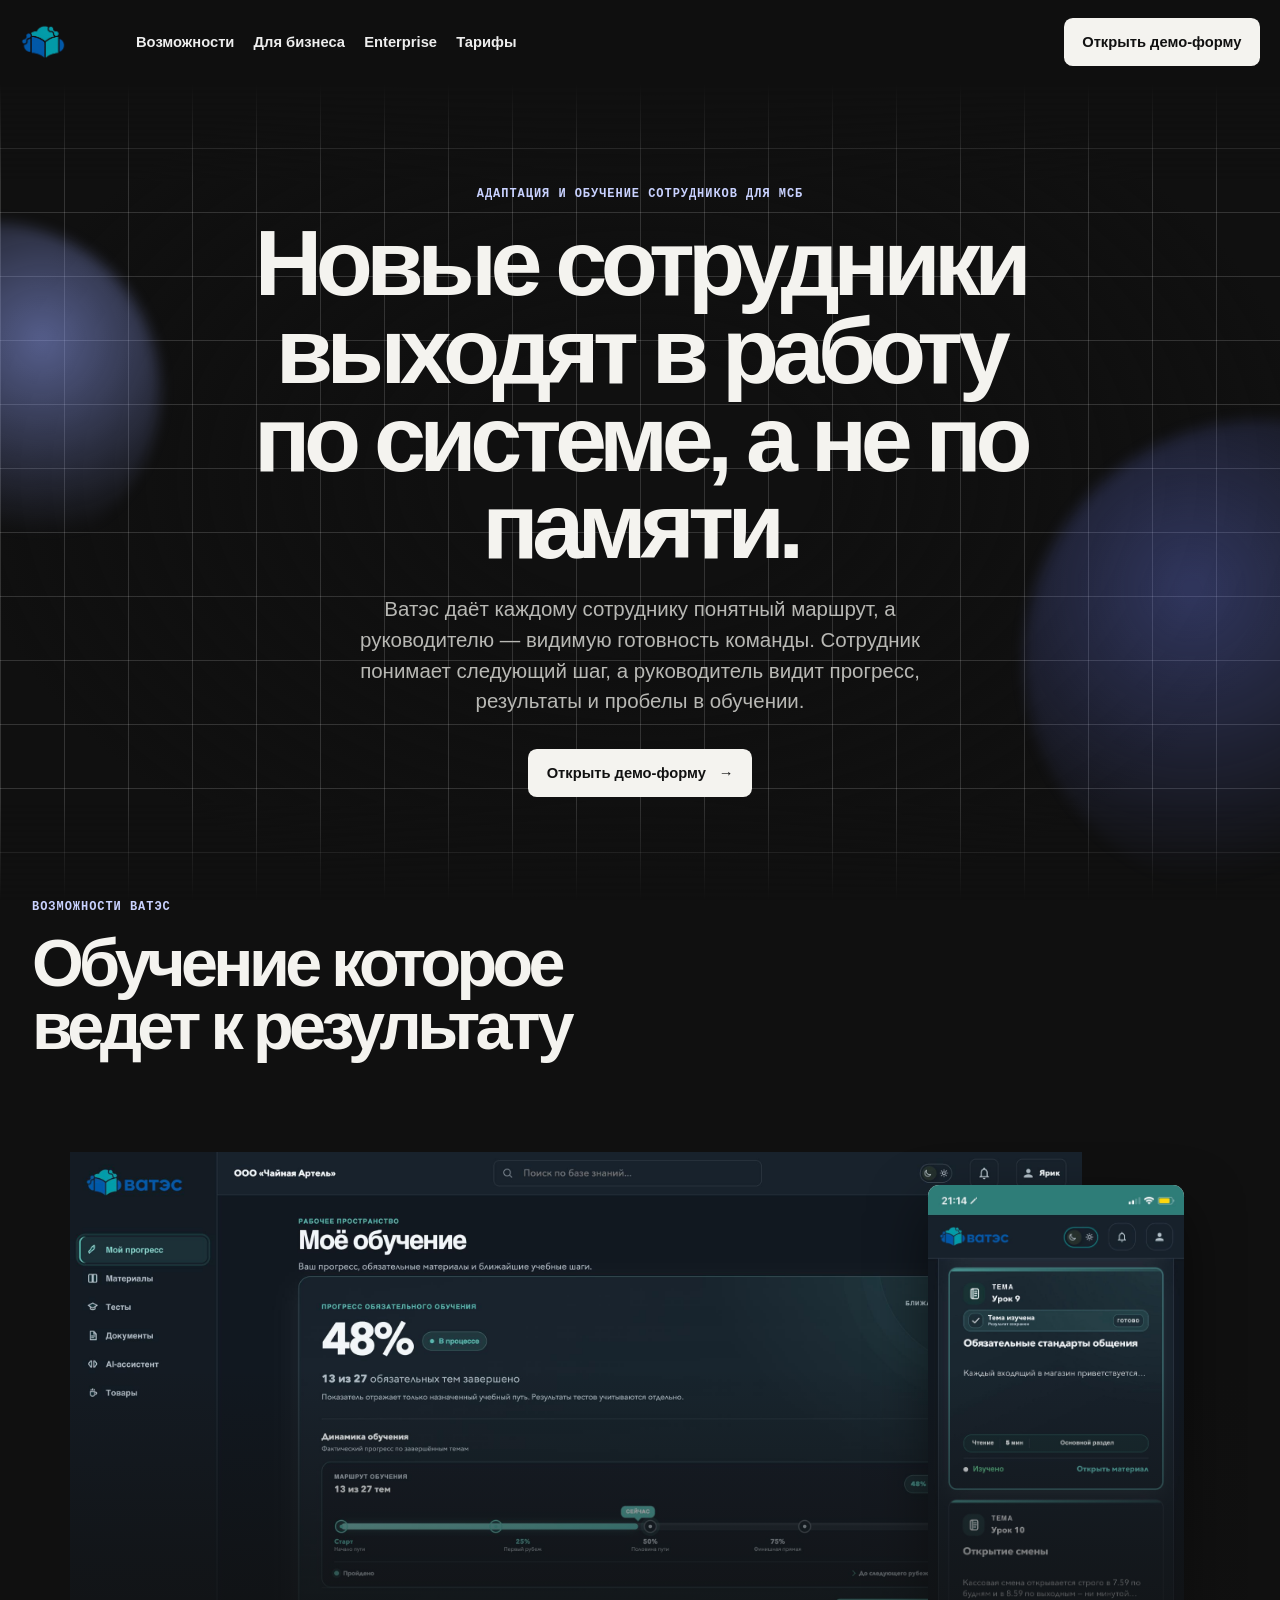
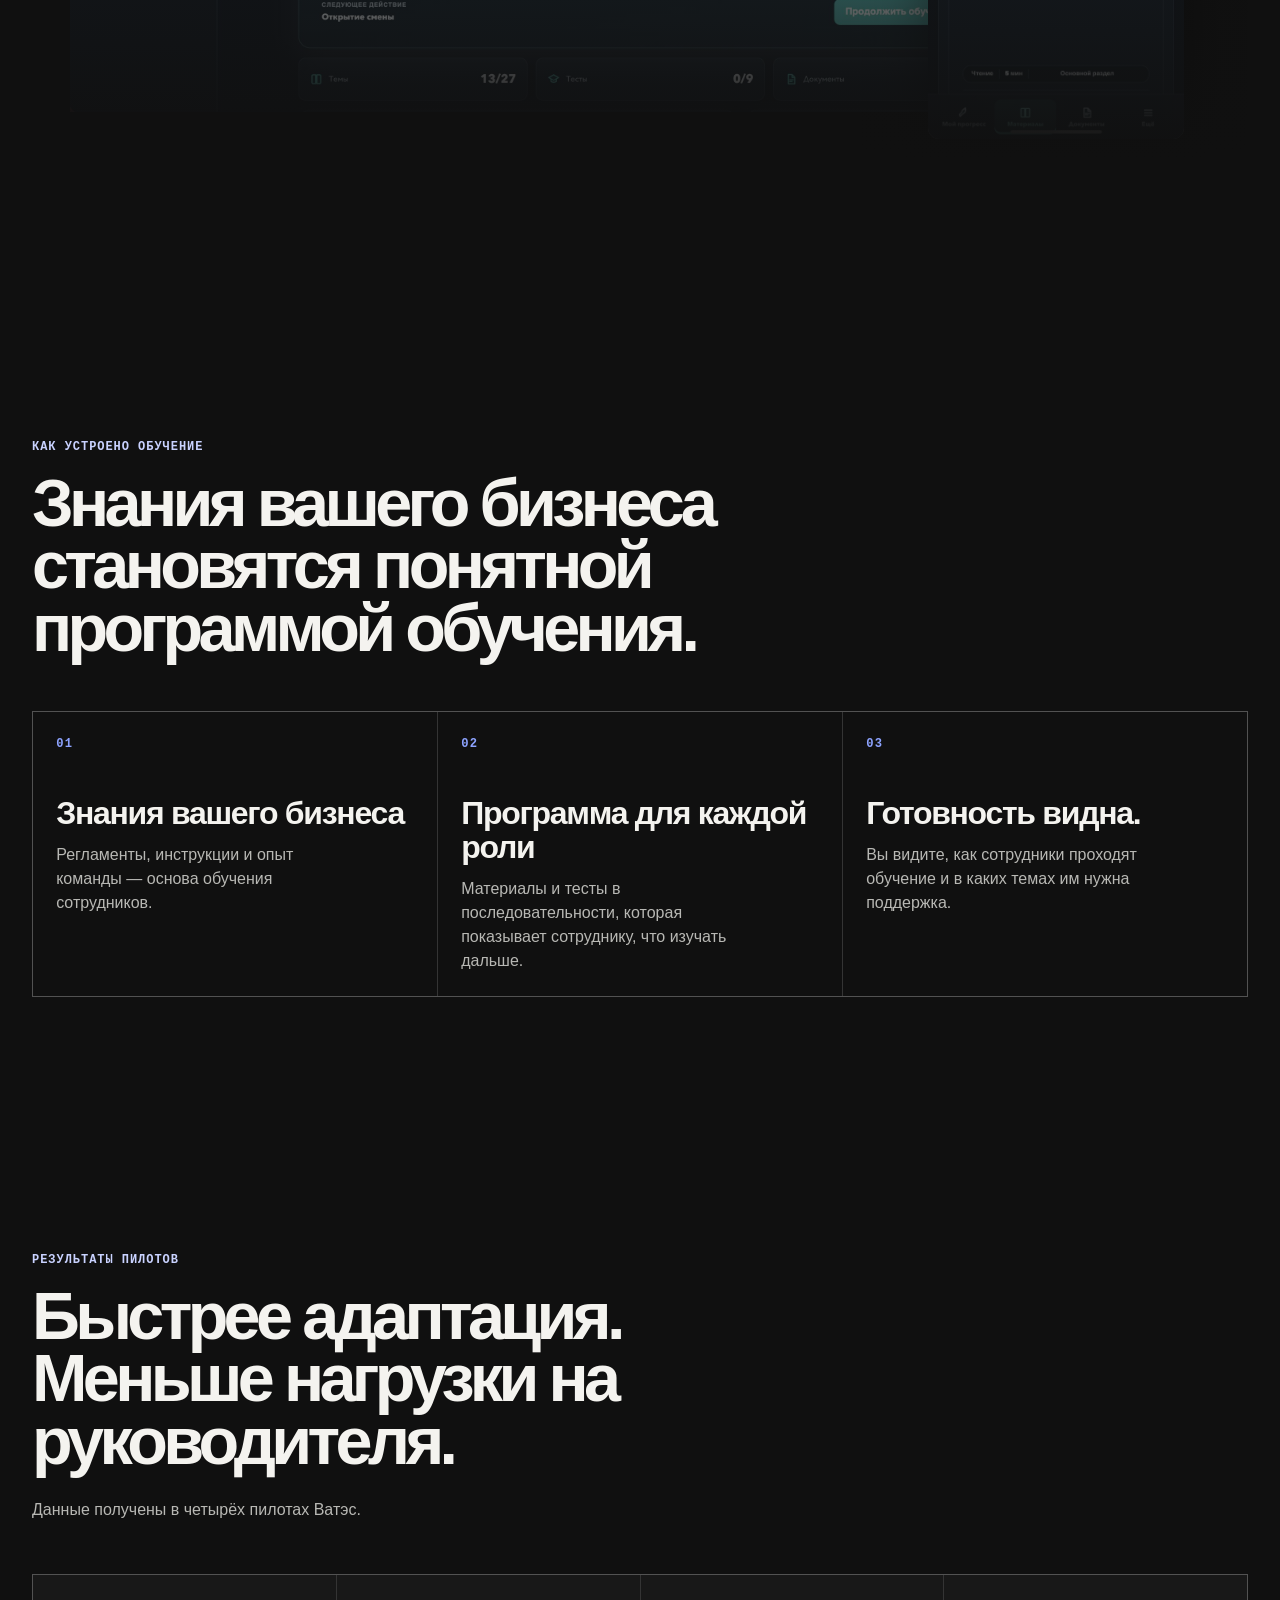
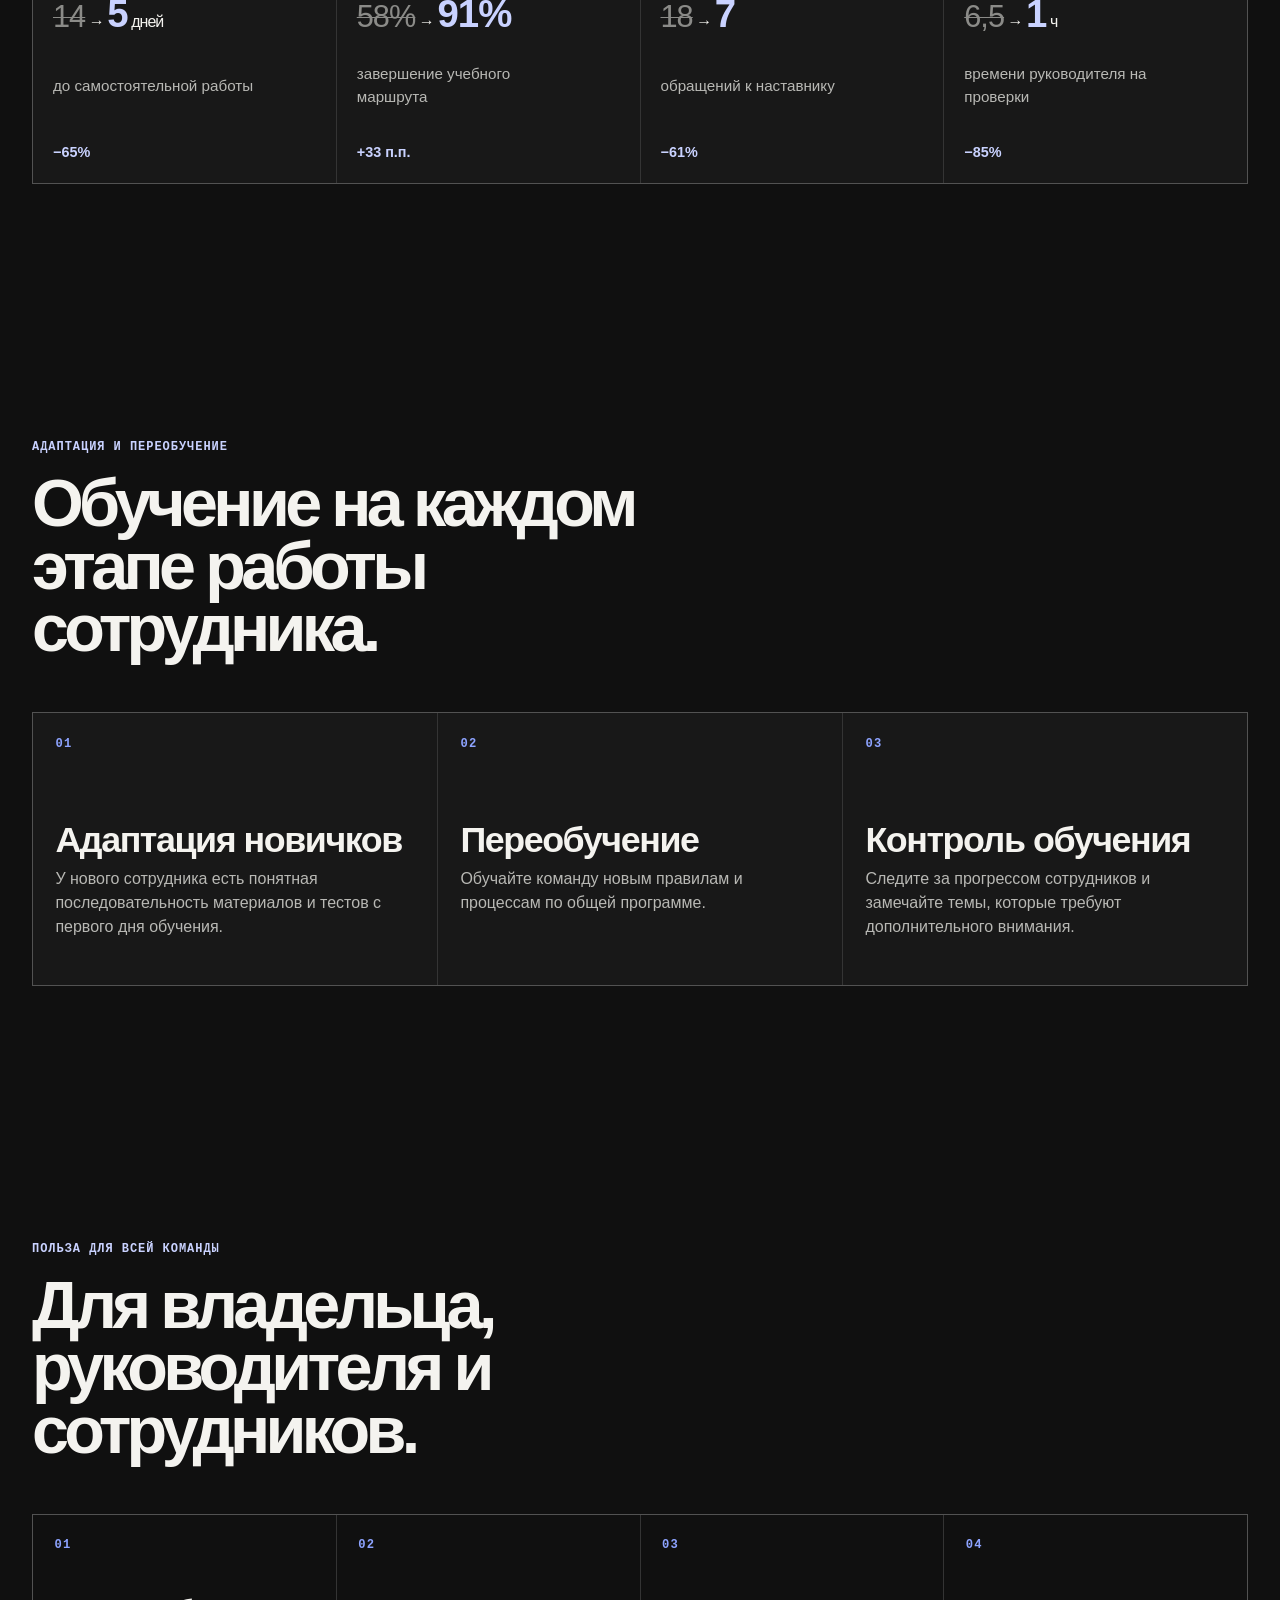
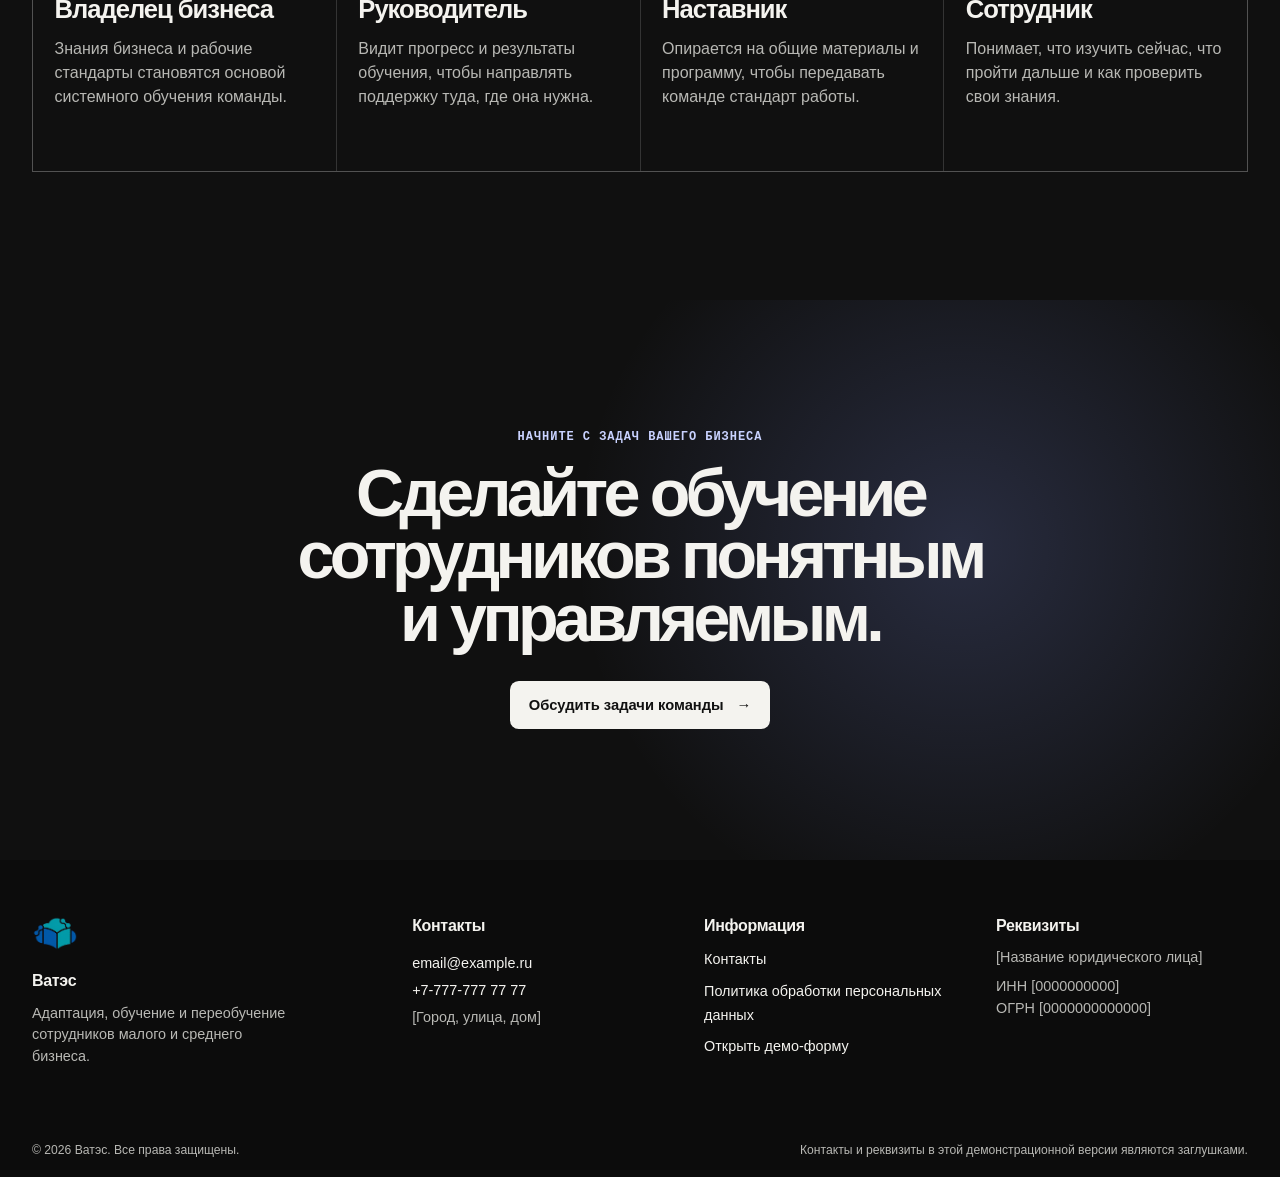
==== commit dc9ad98c: "Add files via upload" ====
--- a/index.html
+++ b/index.html
@@ -59,8 +59,8 @@
         <h2 id="product-visual-title">Обучение которое ведет к результату</h2>
       </div>
       <figure class="product-showcase">
-        <div class="product-showcase__desktop"><img src="assets/images/product-materials.png" alt="Программа обучения сотрудника в Ватэс: материалы и следующий урок" width="3334" height="1746"></div>
-        <div class="product-showcase__phone"><img src="assets/images/product-progress.png" alt="Прогресс обучения сотрудника на мобильном экране Ватэс" width="782" height="1704"></div>
+        <div class="product-showcase__desktop"><img src="assets/images/main-learning-desktop.png" alt="Прогресс обучения сотрудника в рабочем пространстве Ватэс" width="2560" height="1418"></div>
+        <div class="product-showcase__phone"><img src="assets/images/main-learning-mobile.png" alt="Учебные материалы сотрудника на мобильном экране Ватэс" width="1125" height="2436"></div>
       </figure>
     </section>
 
--- a/assets/css/style.css
+++ b/assets/css/style.css
@@ -87,7 +87,7 @@
 
 .under-construction { display:grid; min-height:calc(100svh - 4.75rem); place-items:center; width:min(100% - 2.5rem,var(--content)); margin-inline:auto; text-align:center; }.under-construction > div { max-width:40rem; }.under-construction h1 { max-width:none; margin:0 auto; font-size:clamp(2.25rem,10vw,7.35rem); white-space:nowrap; }
 
-.page-hero--pricing { max-width:46rem; text-align:center; margin-inline:auto; }.page-hero--pricing h1 { margin-inline:auto; }.page-hero--pricing > p:last-child { margin-inline:auto; }.pricing-section { padding-top:0; border-top:0; }.pricing-grid--plans { gap:1rem; margin-top:0; border:0; background:transparent; }.pricing-plan { display:flex; min-height:31rem; flex-direction:column; padding:1.55rem !important; border:1px solid var(--line); border-radius:.9rem; background:var(--surface) !important; }.pricing-plan__name { margin-bottom:.35rem; font-size:1.4rem; font-weight:750; letter-spacing:-.04em; }.pricing-plan__limit { min-height:2.8rem; margin-bottom:2rem; color:var(--muted) !important; }.price { margin-bottom:2rem; color:var(--ink); font-size:clamp(2.45rem,4vw,3.9rem); font-weight:750; letter-spacing:-.08em; line-height:1; }.price small { color:var(--muted); font-size:.82rem; font-weight:650; letter-spacing:0; white-space:nowrap; }.pricing-plan .button { width:100%; margin-bottom:2rem; }.pricing-plan ul { display:grid; gap:.75rem; padding:1.35rem 0 0; margin:0; border-top:1px solid var(--line); list-style:none; }.pricing-plan li { display:flex; gap:.6rem; color:var(--muted); font-size:.94rem; }.pricing-plan li::before { color:var(--blue-soft); content:"✓"; }.pricing-plan--featured { color:#111; border-color:#eae8e1; background:#eeece5 !important; }.pricing-plan--featured .price { color:#111; }.pricing-plan--featured .pricing-plan__limit,.pricing-plan--featured .price small,.pricing-plan--featured li { color:#595856 !important; }.pricing-plan--featured .button--light { color:#f4f3ef; background:#111; }.pricing-plan--featured .button--light:hover { background:#2b2b2b; }.pricing-plan--featured ul { border-color:rgb(0 0 0 / 18%); }.pricing-plan--featured li::before { color:#111; }.add-on-grid article { min-height:10rem; }.add-on-grid h3 { margin-top:1rem; }
+.page-hero--pricing { max-width:46rem; text-align:center; margin-inline:auto; }.page-hero--pricing h1 { margin-inline:auto; }.page-hero--pricing > p:last-child { margin-inline:auto; }.pricing-section { padding-top:0; border-top:0; }.pricing-grid--plans { gap:1rem; margin-top:0; border:0; background:transparent; }.pricing-plan { display:flex; min-height:31rem; flex-direction:column; padding:1.55rem !important; border:1px solid var(--line); border-radius:.9rem; background:var(--surface) !important; }.pricing-plan__name { margin-bottom:.35rem; font-size:1.4rem; font-weight:750; letter-spacing:-.04em; }.pricing-plan__tagline { min-height:2.8rem; margin-bottom:1rem; color:var(--ink); font-size:1.04rem; font-weight:700; line-height:1.25; }.pricing-plan__summary { min-height:5.75rem; margin-bottom:1.35rem; color:var(--muted); font-size:.92rem; line-height:1.45; }.pricing-plan__limit { margin-bottom:1.6rem; color:var(--muted) !important; font-size:.85rem; }.price { margin-bottom:2rem; color:var(--ink); font-size:clamp(2.45rem,4vw,3.9rem); font-weight:750; letter-spacing:-.08em; line-height:1; }.price small { color:var(--muted); font-size:.82rem; font-weight:650; letter-spacing:0; white-space:nowrap; }.pricing-plan .button { width:100%; margin-bottom:2rem; }.pricing-plan ul { display:grid; gap:.75rem; padding:1.35rem 0 0; margin:0; border-top:1px solid var(--line); list-style:none; }.pricing-plan li { display:flex; gap:.6rem; color:var(--muted); font-size:.94rem; }.pricing-plan li::before { flex:none; color:var(--blue-soft); content:"✓"; }.pricing-plan__audience { padding-top:1.35rem; margin:1.35rem 0 0; border-top:1px solid var(--line); color:var(--ink); font-size:.92rem; font-weight:650; line-height:1.45; }.pricing-plan--featured { color:#111; border-color:#eae8e1; background:#eeece5 !important; }.pricing-plan--featured .price,.pricing-plan--featured .pricing-plan__tagline,.pricing-plan--featured .pricing-plan__audience { color:#111; }.pricing-plan--featured .pricing-plan__limit,.pricing-plan--featured .pricing-plan__summary,.pricing-plan--featured .price small,.pricing-plan--featured li { color:#595856 !important; }.pricing-plan--featured .button--light { color:#f4f3ef; background:#111; }.pricing-plan--featured .button--light:hover { background:#2b2b2b; }.pricing-plan--featured ul,.pricing-plan--featured .pricing-plan__audience { border-color:rgb(0 0 0 / 18%); }.pricing-plan--featured li::before { color:#111; }.add-on-grid article { min-height:10rem; }.add-on-grid h3 { margin-top:1rem; }.add-on-grid--detailed { grid-template-columns:1fr; }.add-on-card { display:flex; flex-direction:column; }.add-on-card__price { margin:0 0 1.15rem !important; color:var(--ink) !important; font-size:.88rem; font-weight:700; }.add-on-card > p:not(.add-on-card__price) { line-height:1.5; }.add-on-card ul { display:grid; gap:.65rem; padding:1.35rem 0 0; margin:1.35rem 0 0; border-top:1px solid var(--line); color:var(--muted); font-size:.92rem; line-height:1.42; list-style:none; }.add-on-card li { display:flex; gap:.6rem; }.add-on-card li::before { flex:none; color:var(--blue-soft); content:"✓"; }
 
 .back-to-top { position:fixed; z-index:25; right:1.25rem; bottom:1.25rem; display:grid; width:3rem; height:3rem; place-items:center; padding:0; border:1px solid rgb(255 255 255 / 28%); border-radius:50%; color:#111; background:#f4f3ef; box-shadow:0 .75rem 2.2rem rgb(0 0 0 / 28%); font-size:1.35rem; cursor:pointer; transition:transform .2s ease,background-color .2s ease; }.back-to-top:hover { transform:translateY(-3px); background:#fff; }.back-to-top[hidden] { display:none; }
 
@@ -96,7 +96,7 @@
 .reveal { opacity:0; transform:translateY(1.2rem); transition:opacity .65s ease,transform .65s ease; }.reveal--visible { opacity:1; transform:none; }
 
 @media (max-width:51.999rem) { .navigation { min-height:4.75rem; gap:.75rem; }.brand { width:4.5rem; }.menu-toggle { font-size:.92rem; }.navigation > .button { min-height:2.6rem; padding:.55rem .7rem; font-size:.78rem; white-space:nowrap; } }
-@media (min-width:38rem) { .learning-flow,.metrics__grid,.journey__steps,.feature-grid,.industry-grid,.add-on-grid { grid-template-columns:repeat(2,1fr); } .journey__steps li:first-child { grid-column:span 2; } }
+@media (min-width:38rem) { .learning-flow,.metrics__grid,.journey__steps,.feature-grid,.industry-grid,.add-on-grid { grid-template-columns:repeat(2,1fr); } .add-on-grid--detailed { grid-template-columns:repeat(2,minmax(0,1fr)); } .journey__steps li:first-child { grid-column:span 2; } }
 @media (min-width:52rem) {
   .menu-toggle { display:none; }
   .navigation__list { display:flex; align-items:center; gap:clamp(.8rem,1.5vw,1.75rem); margin-left:1rem; }
@@ -105,6 +105,6 @@
   .navigation__submenu--product { min-width:31rem; }
   .navigation__item--dropdown:hover .navigation__submenu,.navigation__item--dropdown:focus-within .navigation__submenu { visibility:visible; opacity:1; pointer-events:auto; transform:none; transition-delay:0s; }
   .navigation__submenu a { display:grid; gap:.18rem; padding:.75rem; border-radius:.5rem; color:var(--ink); text-decoration:none; }.navigation__submenu a:hover,.navigation__submenu a:focus-visible { background:#2c2c2c; outline:none; }.navigation__submenu b { font-size:.92rem; }.navigation__submenu span { color:var(--muted); font-size:.8rem; line-height:1.28; }
-  .learning-flow { grid-template-columns:repeat(3,1fr); }.metrics__grid,.roles__grid { grid-template-columns:repeat(4,1fr); }.journey__steps { grid-template-columns:repeat(3,1fr); }.journey__steps li:first-child { grid-column:auto; }.feature-grid { grid-template-columns:repeat(4,1fr); }.industry-grid { grid-template-columns:repeat(3,1fr); }.pricing-grid--plans,.add-on-grid { grid-template-columns:repeat(3,1fr); }.add-on-grid article:last-child { grid-column:span 3; }.product-showcase { padding-right:clamp(4rem,13vw,13rem); }.product-showcase__phone { bottom:2.8rem; }.site-footer__inner { grid-template-columns:1.35fr repeat(3,1fr); align-items:start; }.site-footer__bottom { flex-direction:row; justify-content:space-between; }.site-footer__bottom p:last-child { text-align:right; }
+  .learning-flow { grid-template-columns:repeat(3,1fr); }.metrics__grid,.roles__grid { grid-template-columns:repeat(4,1fr); }.journey__steps { grid-template-columns:repeat(3,1fr); }.journey__steps li:first-child { grid-column:auto; }.feature-grid { grid-template-columns:repeat(4,1fr); }.industry-grid { grid-template-columns:repeat(3,1fr); }.pricing-grid--plans,.add-on-grid { grid-template-columns:repeat(3,1fr); }.add-on-grid article:last-child { grid-column:span 3; }.add-on-grid--detailed { grid-template-columns:repeat(2,minmax(0,1fr)); }.add-on-grid--detailed article:last-child { grid-column:auto; }.product-showcase { padding-right:clamp(4rem,13vw,13rem); }.product-showcase__phone { bottom:2.8rem; }.site-footer__inner { grid-template-columns:1.35fr repeat(3,1fr); align-items:start; }.site-footer__bottom { flex-direction:row; justify-content:space-between; }.site-footer__bottom p:last-child { text-align:right; }
 }
 @media (prefers-reduced-motion:reduce) { html { scroll-behavior:auto; }.reveal { opacity:1; transform:none; transition:none; }.button,.back-to-top { transition:none; } }
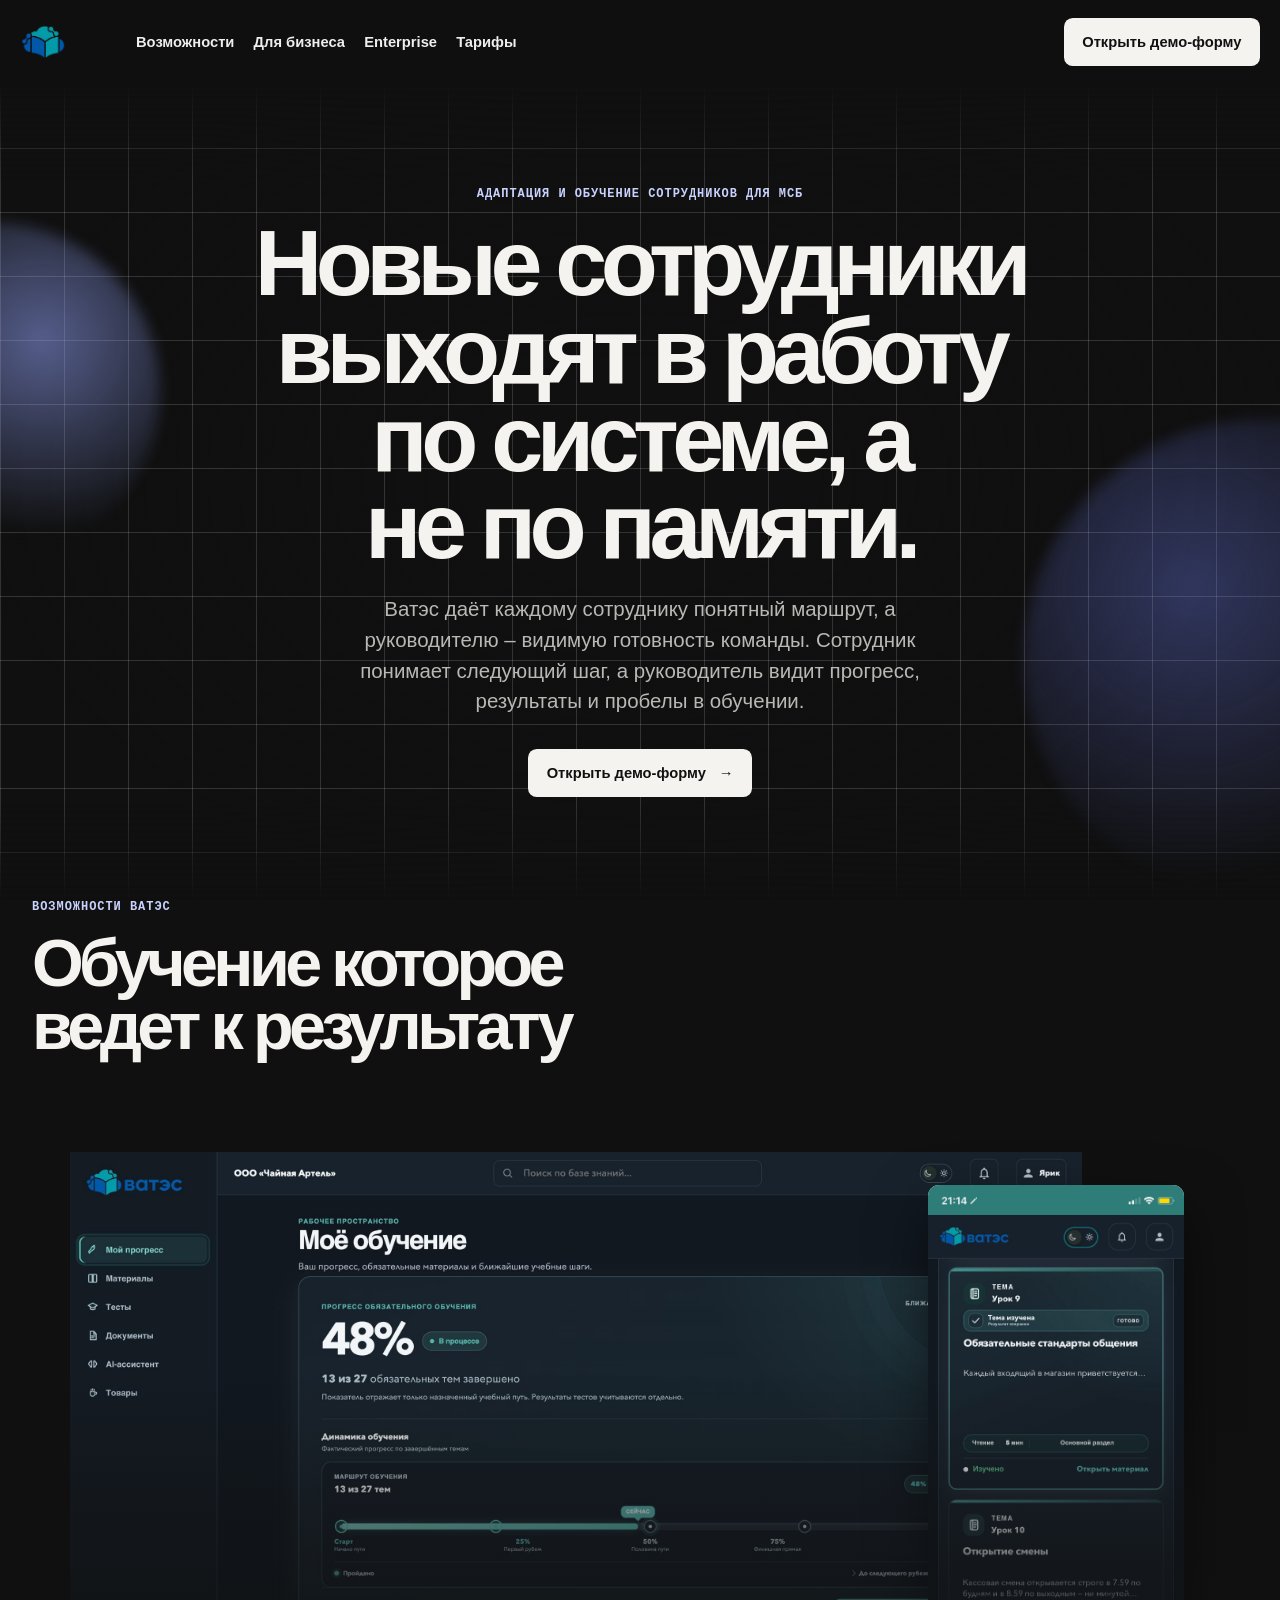
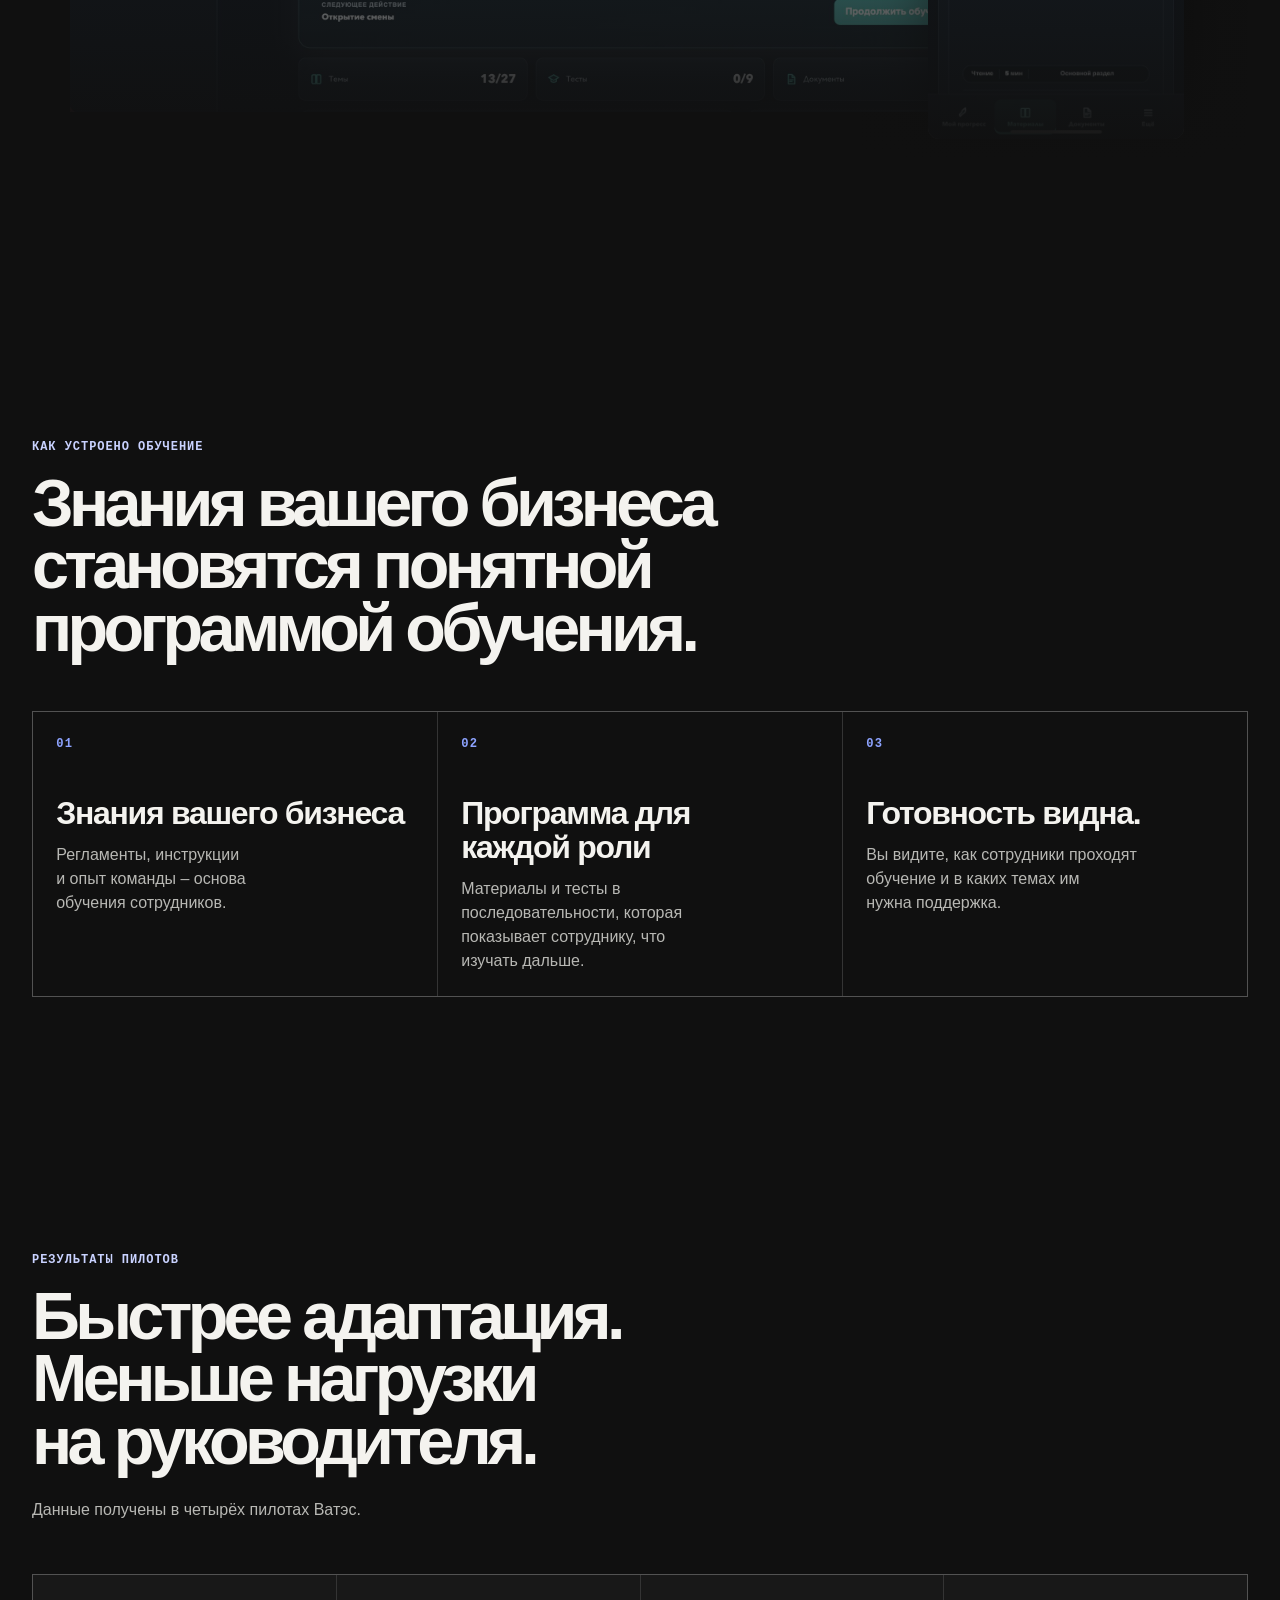
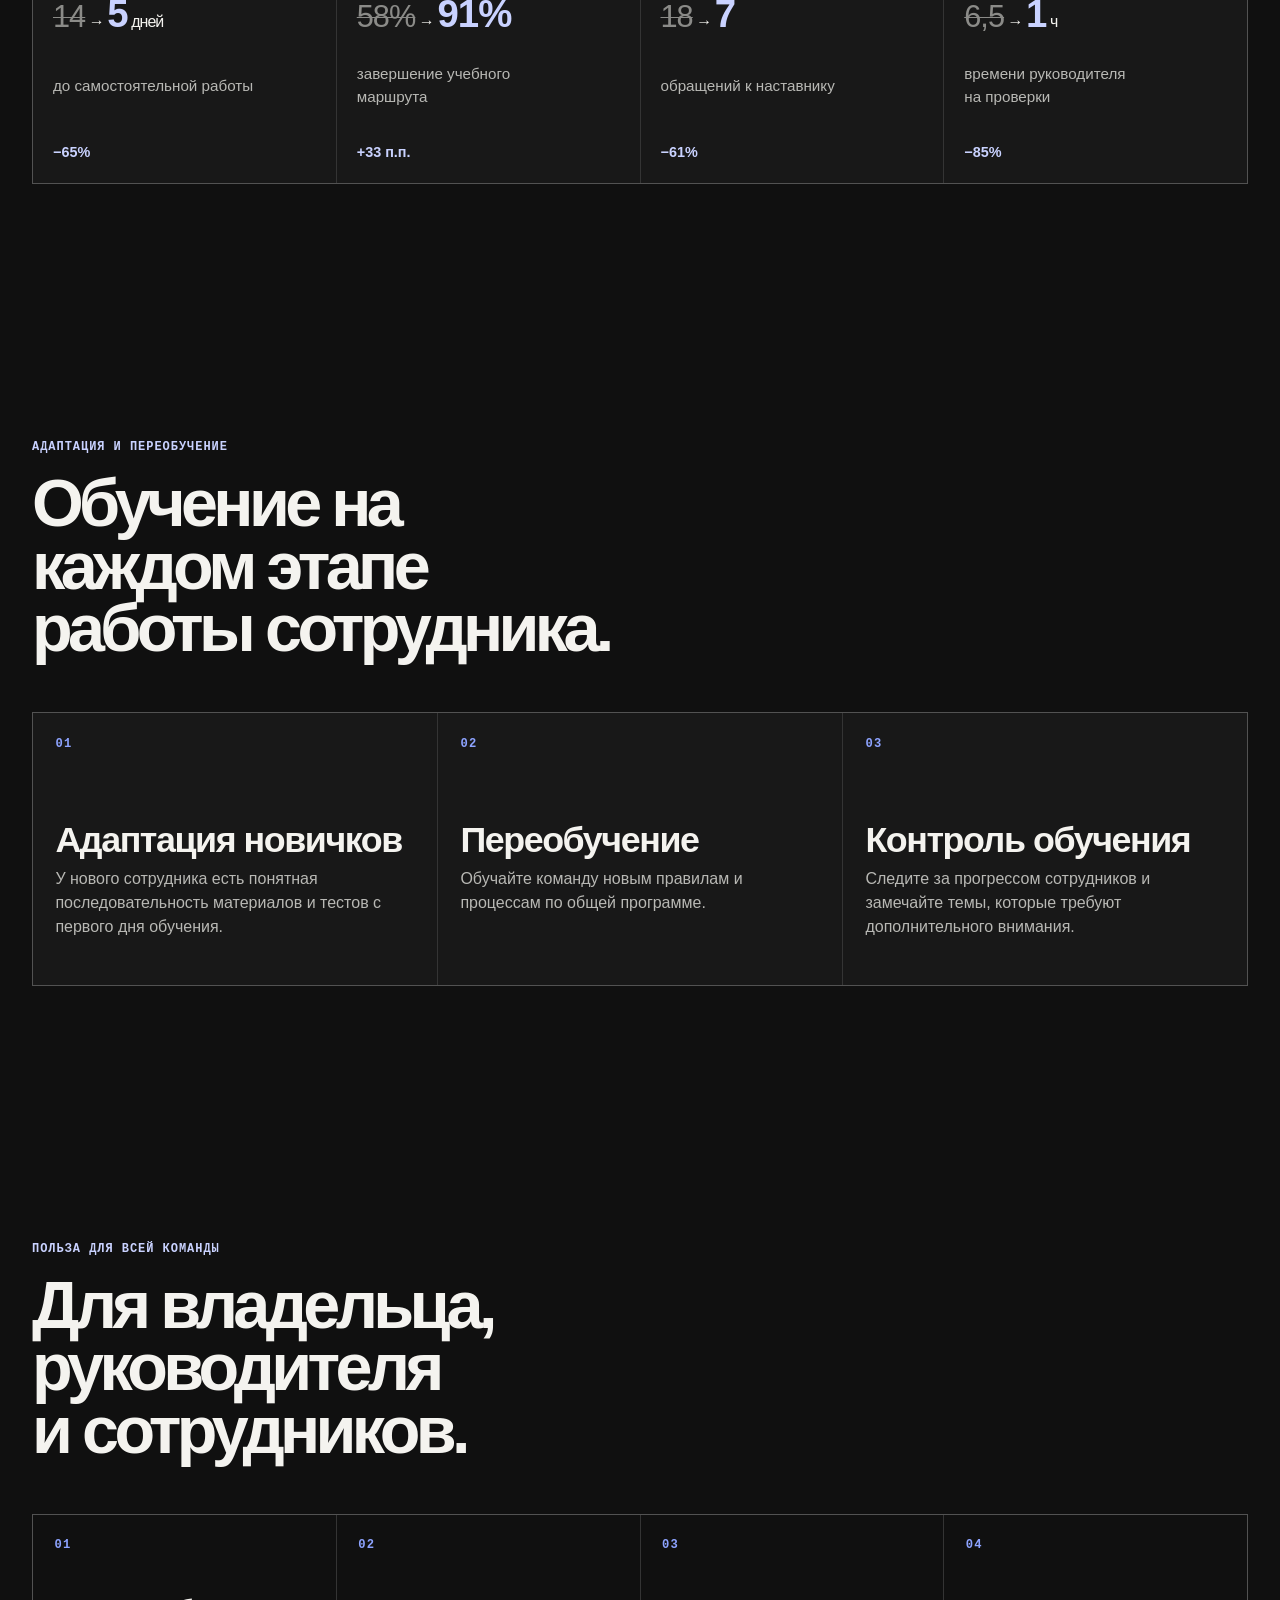
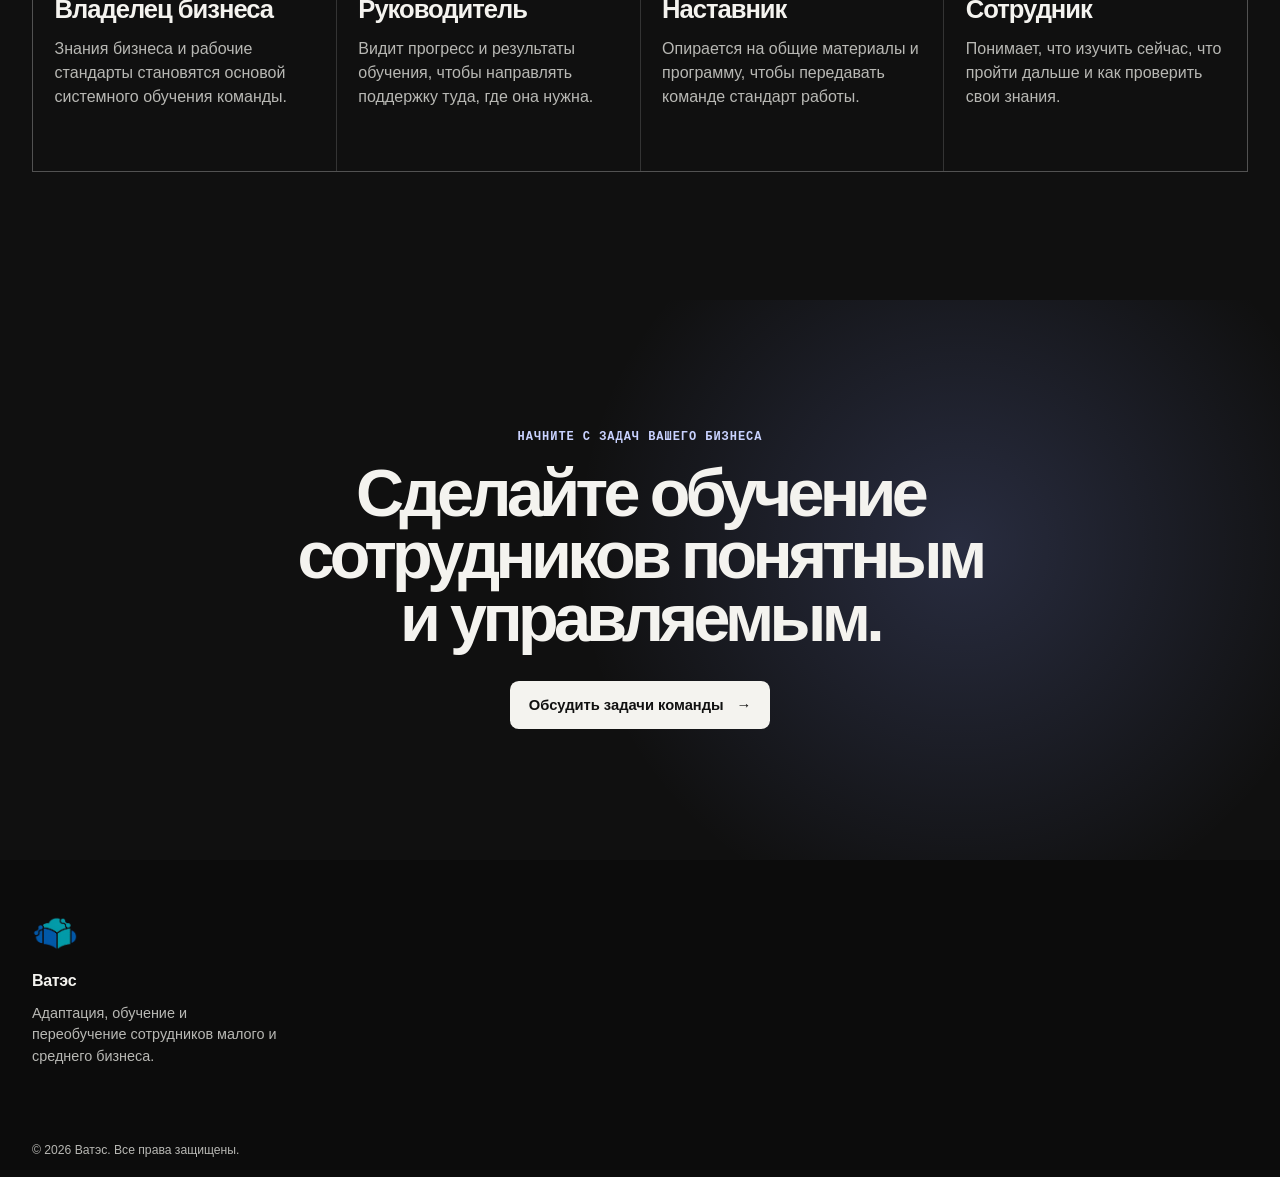
==== commit e07f2e68: "Add files via upload" ====
--- a/index.html
+++ b/index.html
@@ -4,7 +4,7 @@
   <meta charset="UTF-8">
   <meta name="viewport" content="width=device-width, initial-scale=1.0">
   <meta name="description" content="Адаптация, обучение и переобучение сотрудников малого и среднего бизнеса. Материалы, учебные маршруты, тесты, ИИ-чат и статистика в Ватэс.">
-  <title>Ватэс — адаптация и обучение сотрудников для МСБ</title>
+  <title>Ватэс – адаптация и обучение сотрудников для МСБ</title>
   <link rel="icon" type="image/png" href="assets/images/vates-logo-new.png">
   <link rel="apple-touch-icon" href="assets/images/vates-logo-new.png">
   <link rel="stylesheet" href="assets/css/style.css">
@@ -38,7 +38,7 @@
         <li class="navigation__item"><a href="enterprise/">Enterprise</a></li>
         <li class="navigation__item"><a href="pricing/">Тарифы</a></li>
       </ul>
-      <a class="button button--light" href="application/">Открыть демо-форму</a>
+      <a class="button button--light" href="application/" data-demo-notice>Открыть демо-форму</a>
     </nav>
   </header>
   <main id="main-content">
@@ -48,8 +48,8 @@
       <div class="hero__content reveal">
         <p class="eyebrow">Адаптация и обучение сотрудников для МСБ</p>
         <h1 id="hero-title">Новые сотрудники выходят в работу по системе, а не по памяти.</h1>
-        <p class="hero__lede">Ватэс даёт каждому сотруднику понятный маршрут, а руководителю — видимую готовность команды. Сотрудник понимает следующий шаг, а руководитель видит прогресс, результаты и пробелы в обучении.</p>
-        <a class="button button--light" href="application/">Открыть демо-форму <span aria-hidden="true">→</span></a>
+        <p class="hero__lede">Ватэс даёт каждому сотруднику понятный маршрут, а руководителю – видимую готовность команды. Сотрудник понимает следующий шаг, а руководитель видит прогресс, результаты и пробелы в обучении.</p>
+        <a class="button button--light" href="application/" data-demo-notice>Открыть демо-форму <span aria-hidden="true">→</span></a>
       </div>
     </section>
 
@@ -70,7 +70,7 @@
         <h2 id="system-title">Знания вашего бизнеса становятся понятной программой обучения.</h2>
       </div>
       <ol class="learning-flow">
-        <li><span class="flow-number">01</span><h3>Знания вашего бизнеса</h3><p>Регламенты, инструкции и опыт команды — основа обучения сотрудников.</p></li>
+        <li><span class="flow-number">01</span><h3>Знания вашего бизнеса</h3><p>Регламенты, инструкции и опыт команды – основа обучения сотрудников.</p></li>
         <li><span class="flow-number">02</span><h3>Программа для каждой роли</h3><p>Материалы и тесты в последовательности, которая показывает сотруднику, что изучать дальше.</p></li>
         <li><span class="flow-number">03</span><h3>Готовность видна.</h3><p>Вы видите, как сотрудники проходят обучение и в каких темах им нужна поддержка.</p></li>
       </ol>
@@ -119,7 +119,7 @@
     </section>
 
     <section class="final-cta" aria-labelledby="final-cta-title">
-      <div class="reveal"><p class="eyebrow">Начните с задач вашего бизнеса</p><h2 id="final-cta-title">Сделайте обучение сотрудников понятным и управляемым.</h2><a class="button button--light" href="application/">Обсудить задачи команды <span aria-hidden="true">→</span></a></div>
+      <div class="reveal"><p class="eyebrow">Начните с задач вашего бизнеса</p><h2 id="final-cta-title">Сделайте обучение сотрудников понятным и управляемым.</h2><a class="button button--light" href="application/" data-demo-notice>Обсудить задачи команды <span aria-hidden="true">→</span></a></div>
     </section>
   </main>
   <footer class="site-footer">
@@ -129,31 +129,20 @@
         <h2 id="footer-brand-title">Ватэс</h2>
         <p>Адаптация, обучение и переобучение сотрудников малого и среднего бизнеса.</p>
       </section>
-      <address class="site-footer__contacts">
-        <h2>Контакты</h2>
-        <a href="mailto:email@example.ru">email@example.ru</a>
-        <a href="tel:+77777777777">+7-777-777 77 77</a>
-        <p>[Город, улица, дом]</p>
-      </address>
-      <nav class="site-footer__navigation" aria-label="Служебная навигация">
-        <h2>Информация</h2>
-        <ul>
-          <li><a href="contacts/">Контакты</a></li>
-          <li><a href="privacy/">Политика обработки персональных данных</a></li>
-          <li><a href="application/">Открыть демо-форму</a></li>
-        </ul>
-      </nav>
-      <section class="site-footer__legal" aria-labelledby="footer-legal-title">
-        <h2 id="footer-legal-title">Реквизиты</h2>
-        <p>[Название юридического лица]</p>
-        <p>ИНН [0000000000]<br>ОГРН [0000000000000]</p>
-      </section>
     </div>
     <div class="site-footer__bottom">
       <p>© 2026 Ватэс. Все права защищены.</p>
-      <p>Контакты и реквизиты в этой демонстрационной версии являются заглушками.</p>
     </div>
   </footer>
+  <div class="demo-notice" id="demo-notice" role="dialog" aria-modal="true" aria-labelledby="demo-notice-title" aria-describedby="demo-notice-message" hidden>
+    <div class="demo-notice__panel">
+      <button class="demo-notice__close" type="button" aria-label="Закрыть уведомление" data-demo-notice-close><span aria-hidden="true">×</span></button>
+      <p class="eyebrow">Демо-форма</p>
+      <h2 id="demo-notice-title">Упс... Кажется, вы хотели оставить заявку, но мы пока не можем её принять.</h2>
+      <p id="demo-notice-message">Дело в том, что мы пока не являемся оператором персональных данных в понимании 152-ФЗ, а значит, юридически не имеем права запрашивать, хранить и обрабатывать ваши ФИО, телефон и прочие личные данные через эту форму. Так что форма временно отдыхает – не потому что мы не хотим вашу заявку, а потому что делаем всё по закону.</p>
+      <button class="button button--light" type="button" data-demo-notice-close>Понятно</button>
+    </div>
+  </div>
   <button class="back-to-top" type="button" aria-label="Вернуться наверх" hidden><span aria-hidden="true">↑</span></button>
   <script src="assets/js/site.js" defer></script>
 </body>
--- a/assets/css/style.css
+++ b/assets/css/style.css
@@ -14,9 +14,12 @@
 * { box-sizing:border-box; }
 html { background:var(--bg); scroll-behavior:smooth; }
 body { min-width:20rem; margin:0; overflow-x:hidden; color:var(--ink); background:var(--bg); font-family:Inter,Arial,sans-serif; font-size:1rem; line-height:1.5; }
+body.has-demo-notice { overflow:hidden; }
 a { color:inherit; }
 h1,h2,h3,p { margin-top:0; }
 h1,h2,h3,p,li,a,span,b { overflow-wrap:break-word; }
+h1,h2,h3,.button,.pricing-plan__tagline { text-wrap:balance; }
+p,li,figcaption,label { text-wrap:pretty; }
 h1,h2 { letter-spacing:-.07em; line-height:.94; }
 h1 { max-width:15ch; margin-bottom:1.5rem; font-size:clamp(3rem,7.3vw,7.35rem); }
 h2 { max-width:19ch; margin-bottom:0; font-size:clamp(2.35rem,5.2vw,5.35rem); }
@@ -55,7 +58,7 @@
 .navigation__list.is-open .navigation__submenu a { display:grid; gap:.15rem; padding:.55rem .6rem; color:var(--ink); border-left:1px solid var(--line); font-size:.9rem; text-decoration:none; }
 .navigation__list.is-open .navigation__submenu b { font-size:.9rem; }.navigation__list.is-open .navigation__submenu span { color:var(--muted); font-size:.8rem; }
 
-.site-footer { background:#0c0c0c; }.site-footer__inner,.site-footer__bottom { width:min(100% - 2.5rem,var(--content)); margin-inline:auto; }.site-footer__inner { display:grid; gap:2.5rem; padding-block:3.5rem; }.site-footer h2 { margin:0 0 .8rem; font-size:1rem; letter-spacing:-.02em; line-height:1.2; }.site-footer p { margin-bottom:.45rem; color:var(--muted); font-size:.9rem; }.site-footer__identity .brand { margin-bottom:1.25rem; }.site-footer__identity > p { max-width:17rem; margin-bottom:0; }.site-footer__contacts { display:grid; gap:.35rem; font-style:normal; }.site-footer__contacts a,.site-footer__navigation a { color:var(--ink); font-size:.9rem; text-decoration:none; }.site-footer__contacts a:hover,.site-footer__navigation a:hover { color:var(--blue-soft); }.site-footer__contacts p { margin:0; }.site-footer__navigation ul { display:grid; gap:.45rem; padding:0; margin:0; list-style:none; }.site-footer__legal p:last-child { margin-bottom:0; }.site-footer__bottom { display:flex; flex-direction:column; gap:.45rem; padding-block:1.1rem; }.site-footer__bottom p { margin:0; font-size:.76rem; }
+.site-footer { background:#0c0c0c; }.site-footer__inner,.site-footer__bottom { width:min(100% - 2.5rem,var(--content)); margin-inline:auto; }.site-footer__inner { display:grid; gap:2.5rem; padding-block:3.5rem; }.site-footer h2 { margin:0 0 .8rem; font-size:1rem; letter-spacing:-.02em; line-height:1.2; }.site-footer p { margin-bottom:.45rem; color:var(--muted); font-size:.9rem; }.site-footer__identity .brand { margin-bottom:1.25rem; }.site-footer__identity > p { max-width:17rem; margin-bottom:0; }.site-footer__bottom { display:flex; flex-direction:column; gap:.45rem; padding-block:1.1rem; }.site-footer__bottom p { margin:0; font-size:.76rem; }
 
 .hero { position:relative; display:grid; min-height:calc(100svh - 5.25rem); place-items:center; isolation:isolate; overflow:hidden; padding:6rem 1.25rem; text-align:center; }
 .hero::before { position:absolute; z-index:-1; inset:0; background-image:linear-gradient(var(--line) 1px,transparent 1px),linear-gradient(90deg,var(--line) 1px,transparent 1px),radial-gradient(ellipse at 50% 48%,transparent 20%,var(--bg) 75%); background-size:4rem 4rem,4rem 4rem,100% 100%; content:""; mask-image:linear-gradient(to bottom,transparent,black 12%,black 88%,transparent); }
@@ -80,18 +83,19 @@
 
 .page { width:min(100% - 2.5rem,var(--content)); min-height:100vh; margin-inline:auto; padding:3rem 0 8rem; }.back-link { display:inline-block; margin-bottom:4rem; color:var(--muted); font-weight:650; text-decoration:none; }.back-link:hover { color:var(--blue-soft); }.page-hero { max-width:51rem; padding-bottom:5.2rem; }.page-hero > p:last-child { max-width:40rem; margin-bottom:0; color:var(--muted); font-size:clamp(1.05rem,1.7vw,1.25rem); }.screen-frame { position:relative; margin:3.5rem 0 0; overflow:hidden; border:1px solid rgb(255 255 255 / 21%); border-radius:.9rem; background:#eff0ec; box-shadow:0 2.2rem 7rem rgb(0 0 0 / 42%); }.screen-frame img { display:block; width:100%; height:auto; }.screen-frame figcaption { padding:.8rem 1rem; color:#4d595b; font-size:.8rem; background:#f3f5f2; }.screen-frame--page { margin-top:0; margin-bottom:7.5rem; }.page-section { padding-block:5.25rem; }.page-section--narrow { max-width:58rem; }.page-section > p:not(.eyebrow):not(.industry-request) { max-width:43rem; margin:1.5rem 0 0; color:var(--muted); }
 
-.policy { max-width:58rem; }.policy h1 { max-width:14ch; }.policy__notice { max-width:48rem; padding:1rem 1.15rem; margin:0 0 3rem; border:1px solid rgb(141 163 255 / 36%); border-radius:.5rem; color:var(--blue-soft); background:rgb(141 163 255 / 10%); }.policy__section { padding-block:2.25rem; }.policy__section h2 { max-width:none; margin-bottom:1rem; font-size:clamp(1.6rem,3vw,2.35rem); }.policy__section p,.policy__section li { max-width:48rem; color:var(--muted); }.policy__section p:last-child { margin-bottom:0; }.policy__section ul { display:grid; gap:.65rem; padding-left:1.2rem; margin:1rem 0 0; }.contacts-page address { display:grid; gap:.65rem; margin-top:2rem; font-style:normal; }.contacts-page address a { color:var(--blue-soft); font-weight:650; }.contacts-page address p { margin:0; color:var(--muted); }
+.policy { max-width:58rem; }.policy h1 { max-width:14ch; }.policy__notice { max-width:48rem; padding:1rem 1.15rem; margin:0 0 3rem; border:1px solid rgb(141 163 255 / 36%); border-radius:.5rem; color:var(--blue-soft); background:rgb(141 163 255 / 10%); }.policy__section { padding-block:2.25rem; }.policy__section h2 { max-width:none; margin-bottom:1rem; font-size:clamp(1.6rem,3vw,2.35rem); }.policy__section p,.policy__section li { max-width:48rem; color:var(--muted); }.policy__section p:last-child { margin-bottom:0; }.policy__section ul { display:grid; gap:.65rem; padding-left:1.2rem; margin:1rem 0 0; }
 
 .feature-grid,.industry-grid,.pricing-grid,.add-on-grid { display:grid; gap:1px; margin-top:3rem; border:1px solid var(--line); background:var(--line); }.feature-grid article,.industry-grid article,.pricing-grid article,.add-on-grid article { padding:1.35rem; background:var(--surface); }.feature-grid article { min-height:14rem; scroll-margin-top:6.5rem; }.feature-grid span,.industry-grid > article > span { color:var(--blue); font-family:"SFMono-Regular",Consolas,monospace; font-size:.75rem; font-weight:800; letter-spacing:.1em; }.feature-grid h3,.industry-grid h3,.add-on-grid h3 { margin:2.6rem 0 .7rem; font-size:1.65rem; }.feature-grid p,.industry-grid p,.add-on-grid p { margin-bottom:0; color:var(--muted); }
 .industry-grid article { min-height:17rem; }.industry-request { margin:2.4rem 0 0 !important; color:var(--ink) !important; font-size:1.15rem; font-weight:650; line-height:1.28; }.solution-flow { max-width:58rem; }
 
 .under-construction { display:grid; min-height:calc(100svh - 4.75rem); place-items:center; width:min(100% - 2.5rem,var(--content)); margin-inline:auto; text-align:center; }.under-construction > div { max-width:40rem; }.under-construction h1 { max-width:none; margin:0 auto; font-size:clamp(2.25rem,10vw,7.35rem); white-space:nowrap; }
 
-.page-hero--pricing { max-width:46rem; text-align:center; margin-inline:auto; }.page-hero--pricing h1 { margin-inline:auto; }.page-hero--pricing > p:last-child { margin-inline:auto; }.pricing-section { padding-top:0; border-top:0; }.pricing-grid--plans { gap:1rem; margin-top:0; border:0; background:transparent; }.pricing-plan { display:flex; min-height:31rem; flex-direction:column; padding:1.55rem !important; border:1px solid var(--line); border-radius:.9rem; background:var(--surface) !important; }.pricing-plan__name { margin-bottom:.35rem; font-size:1.4rem; font-weight:750; letter-spacing:-.04em; }.pricing-plan__tagline { min-height:2.8rem; margin-bottom:1rem; color:var(--ink); font-size:1.04rem; font-weight:700; line-height:1.25; }.pricing-plan__summary { min-height:5.75rem; margin-bottom:1.35rem; color:var(--muted); font-size:.92rem; line-height:1.45; }.pricing-plan__limit { margin-bottom:1.6rem; color:var(--muted) !important; font-size:.85rem; }.price { margin-bottom:2rem; color:var(--ink); font-size:clamp(2.45rem,4vw,3.9rem); font-weight:750; letter-spacing:-.08em; line-height:1; }.price small { color:var(--muted); font-size:.82rem; font-weight:650; letter-spacing:0; white-space:nowrap; }.pricing-plan .button { width:100%; margin-bottom:2rem; }.pricing-plan ul { display:grid; gap:.75rem; padding:1.35rem 0 0; margin:0; border-top:1px solid var(--line); list-style:none; }.pricing-plan li { display:flex; gap:.6rem; color:var(--muted); font-size:.94rem; }.pricing-plan li::before { flex:none; color:var(--blue-soft); content:"✓"; }.pricing-plan__audience { padding-top:1.35rem; margin:1.35rem 0 0; border-top:1px solid var(--line); color:var(--ink); font-size:.92rem; font-weight:650; line-height:1.45; }.pricing-plan--featured { color:#111; border-color:#eae8e1; background:#eeece5 !important; }.pricing-plan--featured .price,.pricing-plan--featured .pricing-plan__tagline,.pricing-plan--featured .pricing-plan__audience { color:#111; }.pricing-plan--featured .pricing-plan__limit,.pricing-plan--featured .pricing-plan__summary,.pricing-plan--featured .price small,.pricing-plan--featured li { color:#595856 !important; }.pricing-plan--featured .button--light { color:#f4f3ef; background:#111; }.pricing-plan--featured .button--light:hover { background:#2b2b2b; }.pricing-plan--featured ul,.pricing-plan--featured .pricing-plan__audience { border-color:rgb(0 0 0 / 18%); }.pricing-plan--featured li::before { color:#111; }.add-on-grid article { min-height:10rem; }.add-on-grid h3 { margin-top:1rem; }.add-on-grid--detailed { grid-template-columns:1fr; }.add-on-card { display:flex; flex-direction:column; }.add-on-card__price { margin:0 0 1.15rem !important; color:var(--ink) !important; font-size:.88rem; font-weight:700; }.add-on-card > p:not(.add-on-card__price) { line-height:1.5; }.add-on-card ul { display:grid; gap:.65rem; padding:1.35rem 0 0; margin:1.35rem 0 0; border-top:1px solid var(--line); color:var(--muted); font-size:.92rem; line-height:1.42; list-style:none; }.add-on-card li { display:flex; gap:.6rem; }.add-on-card li::before { flex:none; color:var(--blue-soft); content:"✓"; }
+.page-hero--pricing { max-width:46rem; text-align:center; margin-inline:auto; }.page-hero--pricing h1 { margin-inline:auto; }.page-hero--pricing > p:last-child { margin-inline:auto; }.pricing-section { padding-top:0; border-top:0; }.pricing-grid--plans { gap:1rem; margin-top:0; border:0; background:transparent; }.pricing-plan { display:flex; min-height:31rem; flex-direction:column; padding:1.55rem !important; border:1px solid var(--line); border-radius:.9rem; background:var(--surface) !important; }.pricing-plan__name { margin-bottom:.35rem; font-size:1.4rem; font-weight:750; letter-spacing:-.04em; }.pricing-plan__tagline { min-height:2.8rem; margin-bottom:1rem; color:var(--ink); font-size:1.04rem; font-weight:700; line-height:1.25; }.pricing-plan__summary { min-height:5.75rem; margin-bottom:1.35rem; color:var(--muted); font-size:.92rem; line-height:1.45; }.price { margin-bottom:2rem; color:var(--ink); font-size:clamp(2.45rem,4vw,3.9rem); font-weight:750; letter-spacing:-.08em; line-height:1; }.price small { color:var(--muted); font-size:.82rem; font-weight:650; letter-spacing:0; white-space:nowrap; }.pricing-plan .button { width:100%; margin-bottom:2rem; }.pricing-plan ul { display:grid; gap:.75rem; padding:1.35rem 0 0; margin:0; border-top:1px solid var(--line); list-style:none; }.pricing-plan li { display:flex; gap:.6rem; color:var(--muted); font-size:.94rem; }.pricing-plan li::before { flex:none; color:var(--blue-soft); content:"✓"; }.pricing-plan__audience { padding-top:1.35rem; margin:1.35rem 0 0; border-top:1px solid var(--line); color:var(--ink); font-size:.92rem; font-weight:650; line-height:1.45; }.pricing-plan--featured { color:#111; border-color:#eae8e1; background:#eeece5 !important; }.pricing-plan--featured .price,.pricing-plan--featured .pricing-plan__tagline,.pricing-plan--featured .pricing-plan__audience { color:#111; }.pricing-plan--featured .pricing-plan__summary,.pricing-plan--featured .price small,.pricing-plan--featured li { color:#595856 !important; }.pricing-plan--featured .button--light { color:#f4f3ef; background:#111; }.pricing-plan--featured .button--light:hover { background:#2b2b2b; }.pricing-plan--featured ul,.pricing-plan--featured .pricing-plan__audience { border-color:rgb(0 0 0 / 18%); }.pricing-plan--featured li::before { color:#111; }.add-on-grid article { min-height:10rem; }.add-on-grid h3 { margin-top:1rem; }.add-on-grid--detailed { grid-template-columns:1fr; }.add-on-card { display:flex; flex-direction:column; }.add-on-card__price { margin:0 0 1.15rem !important; color:var(--ink) !important; font-size:.88rem; font-weight:700; }.add-on-card > p:not(.add-on-card__price) { line-height:1.5; }.add-on-card ul { display:grid; gap:.65rem; padding:1.35rem 0 0; margin:1.35rem 0 0; border-top:1px solid var(--line); color:var(--muted); font-size:.92rem; line-height:1.42; list-style:none; }.add-on-card li { display:flex; gap:.6rem; }.add-on-card li::before { flex:none; color:var(--blue-soft); content:"✓"; }
 
 .back-to-top { position:fixed; z-index:25; right:1.25rem; bottom:1.25rem; display:grid; width:3rem; height:3rem; place-items:center; padding:0; border:1px solid rgb(255 255 255 / 28%); border-radius:50%; color:#111; background:#f4f3ef; box-shadow:0 .75rem 2.2rem rgb(0 0 0 / 28%); font-size:1.35rem; cursor:pointer; transition:transform .2s ease,background-color .2s ease; }.back-to-top:hover { transform:translateY(-3px); background:#fff; }.back-to-top[hidden] { display:none; }
 
-.form { display:grid; gap:1rem; }.form__field { display:grid; gap:.4rem; }.form label { font-weight:650; }.form label span { color:var(--muted); font-weight:400; }.form input { width:100%; min-height:2.8rem; padding:.6rem .75rem; border:1px solid #626262; border-radius:.4rem; color:var(--ink); background:#191919; font:inherit; }.form input[type='checkbox'] { width:1.1rem; min-height:auto; accent-color:var(--blue); }.form__hint { margin:0; color:var(--muted); font-size:.82rem; }.form__consent { grid-template-columns:auto 1fr; align-items:start; }.form__status { min-height:1.5rem; margin:0; font-weight:650; }.form__status--error { color:#ffac98; }.form__status--success { color:#b8edbe; }.form__status--notice { color:var(--blue-soft); }.honeypot { position:absolute; width:1px; height:1px; overflow:hidden; clip:rect(0 0 0 0); }
+.application-unavailable { display:grid; min-height:calc(100svh - 18rem); place-content:center; max-width:53rem; text-align:center; }.application-unavailable h1 { max-width:12ch; margin-inline:auto; }.application-unavailable p:not(.eyebrow) { max-width:46rem; margin:1.5rem auto 0; color:var(--muted); font-size:1.08rem; }.application-unavailable .button { width:max-content; margin:2rem auto 0; }
+.demo-notice { position:fixed; z-index:60; inset:0; display:grid; place-items:center; padding:1.25rem; background:rgb(0 0 0 / 62%); backdrop-filter:blur(8px); }.demo-notice[hidden] { display:none; }.demo-notice__panel { position:relative; width:min(100%,43rem); max-height:min(100%,45rem); overflow:auto; padding:clamp(1.5rem,5vw,3rem); border:1px solid rgb(255 255 255 / 20%); border-radius:1rem; background:#1a1a1a; box-shadow:0 1.8rem 5rem rgb(0 0 0 / 55%); }.demo-notice__panel .eyebrow { margin-bottom:.8rem; }.demo-notice__panel h2 { max-width:15ch; margin-bottom:1.25rem; font-size:clamp(2rem,5vw,3.5rem); }.demo-notice__panel > p:not(.eyebrow) { max-width:37rem; margin-bottom:1.8rem; color:var(--muted); font-size:1.02rem; line-height:1.55; }.demo-notice__close { position:absolute; top:.85rem; right:.85rem; display:grid; width:2.6rem; height:2.6rem; place-items:center; padding:0; border:1px solid var(--line); border-radius:50%; color:var(--ink); background:transparent; font-size:1.45rem; cursor:pointer; }.demo-notice__panel .button { min-width:9rem; }
 
 .reveal { opacity:0; transform:translateY(1.2rem); transition:opacity .65s ease,transform .65s ease; }.reveal--visible { opacity:1; transform:none; }
 
@@ -105,6 +109,6 @@
   .navigation__submenu--product { min-width:31rem; }
   .navigation__item--dropdown:hover .navigation__submenu,.navigation__item--dropdown:focus-within .navigation__submenu { visibility:visible; opacity:1; pointer-events:auto; transform:none; transition-delay:0s; }
   .navigation__submenu a { display:grid; gap:.18rem; padding:.75rem; border-radius:.5rem; color:var(--ink); text-decoration:none; }.navigation__submenu a:hover,.navigation__submenu a:focus-visible { background:#2c2c2c; outline:none; }.navigation__submenu b { font-size:.92rem; }.navigation__submenu span { color:var(--muted); font-size:.8rem; line-height:1.28; }
-  .learning-flow { grid-template-columns:repeat(3,1fr); }.metrics__grid,.roles__grid { grid-template-columns:repeat(4,1fr); }.journey__steps { grid-template-columns:repeat(3,1fr); }.journey__steps li:first-child { grid-column:auto; }.feature-grid { grid-template-columns:repeat(4,1fr); }.industry-grid { grid-template-columns:repeat(3,1fr); }.pricing-grid--plans,.add-on-grid { grid-template-columns:repeat(3,1fr); }.add-on-grid article:last-child { grid-column:span 3; }.add-on-grid--detailed { grid-template-columns:repeat(2,minmax(0,1fr)); }.add-on-grid--detailed article:last-child { grid-column:auto; }.product-showcase { padding-right:clamp(4rem,13vw,13rem); }.product-showcase__phone { bottom:2.8rem; }.site-footer__inner { grid-template-columns:1.35fr repeat(3,1fr); align-items:start; }.site-footer__bottom { flex-direction:row; justify-content:space-between; }.site-footer__bottom p:last-child { text-align:right; }
+  .learning-flow { grid-template-columns:repeat(3,1fr); }.metrics__grid,.roles__grid { grid-template-columns:repeat(4,1fr); }.journey__steps { grid-template-columns:repeat(3,1fr); }.journey__steps li:first-child { grid-column:auto; }.feature-grid { grid-template-columns:repeat(4,1fr); }.industry-grid { grid-template-columns:repeat(3,1fr); }.pricing-grid--plans,.add-on-grid { grid-template-columns:repeat(3,1fr); }.add-on-grid article:last-child { grid-column:span 3; }.add-on-grid--detailed { grid-template-columns:repeat(2,minmax(0,1fr)); }.add-on-grid--detailed article:last-child { grid-column:auto; }.product-showcase { padding-right:clamp(4rem,13vw,13rem); }.product-showcase__phone { bottom:2.8rem; }.site-footer__inner { grid-template-columns:minmax(0,1fr); align-items:start; }.site-footer__bottom { flex-direction:row; justify-content:space-between; }.site-footer__bottom p:last-child { text-align:right; }
 }
 @media (prefers-reduced-motion:reduce) { html { scroll-behavior:auto; }.reveal { opacity:1; transform:none; transition:none; }.button,.back-to-top { transition:none; } }
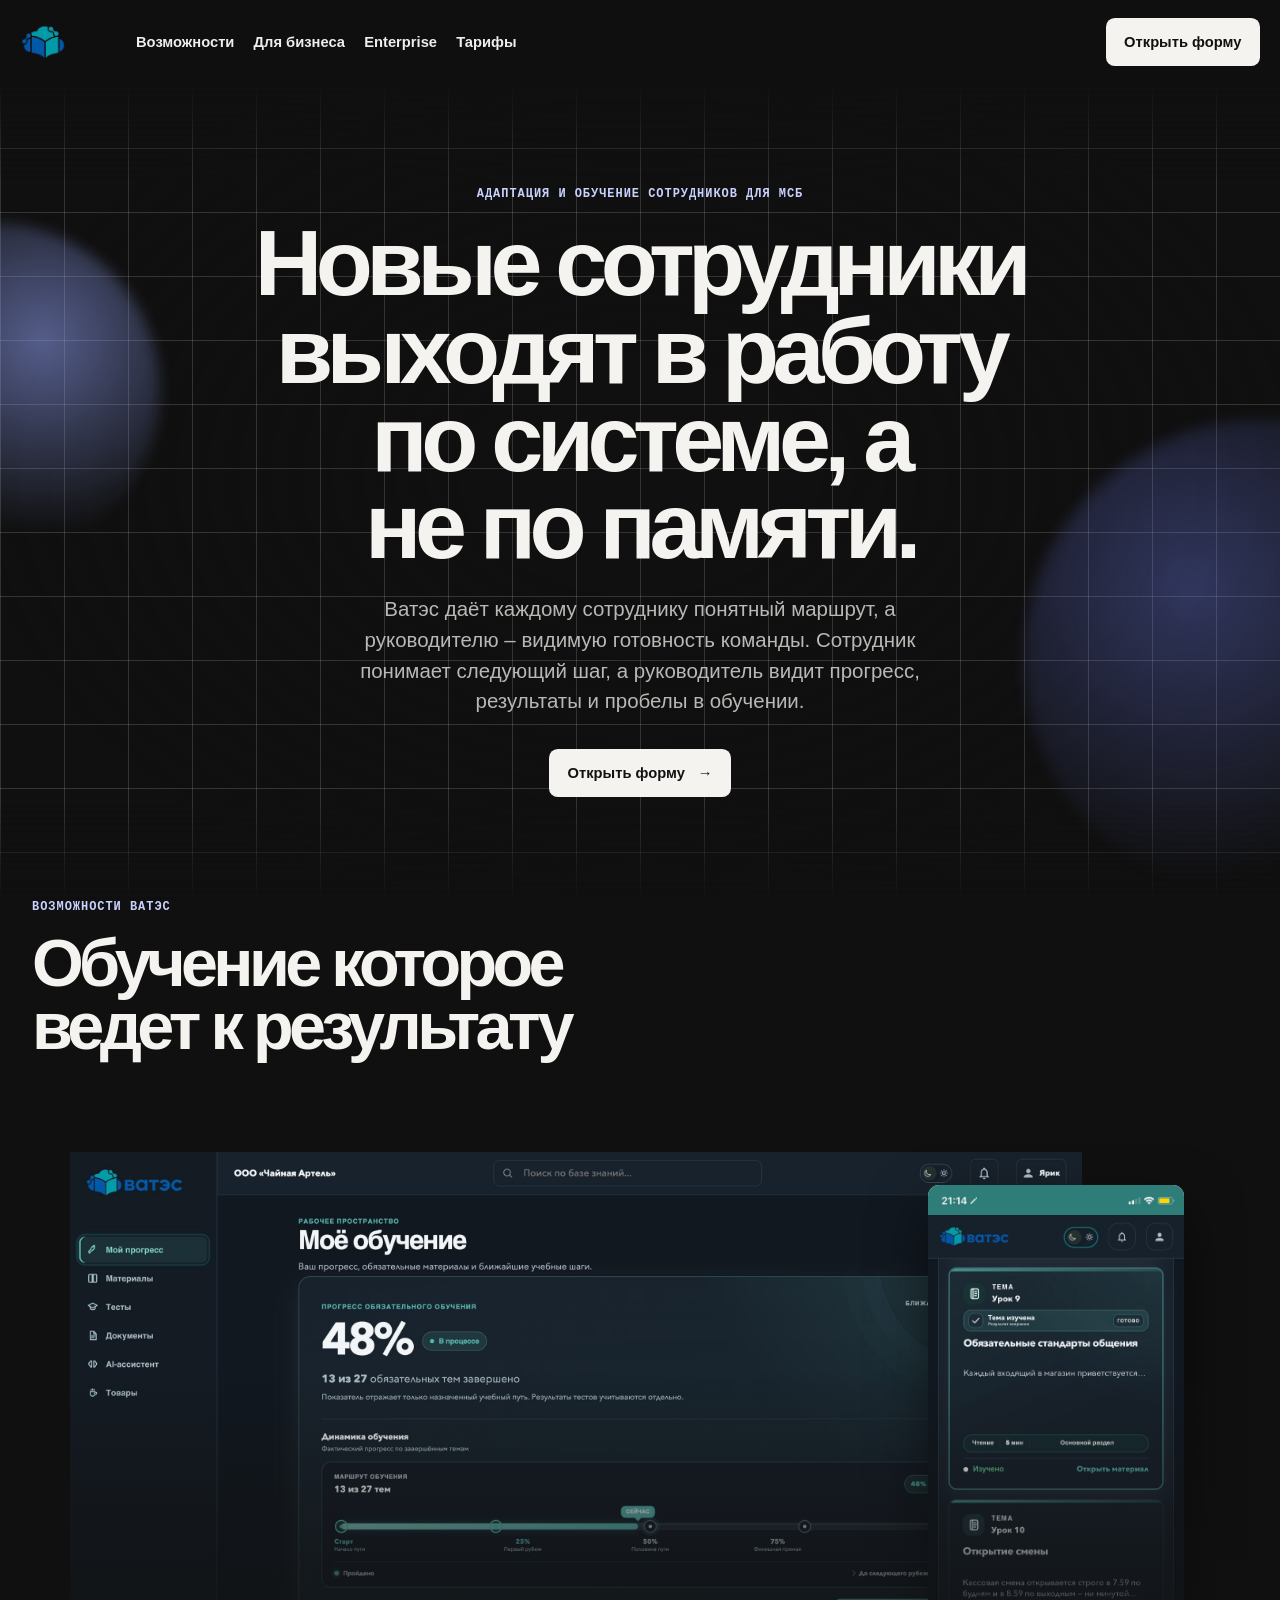
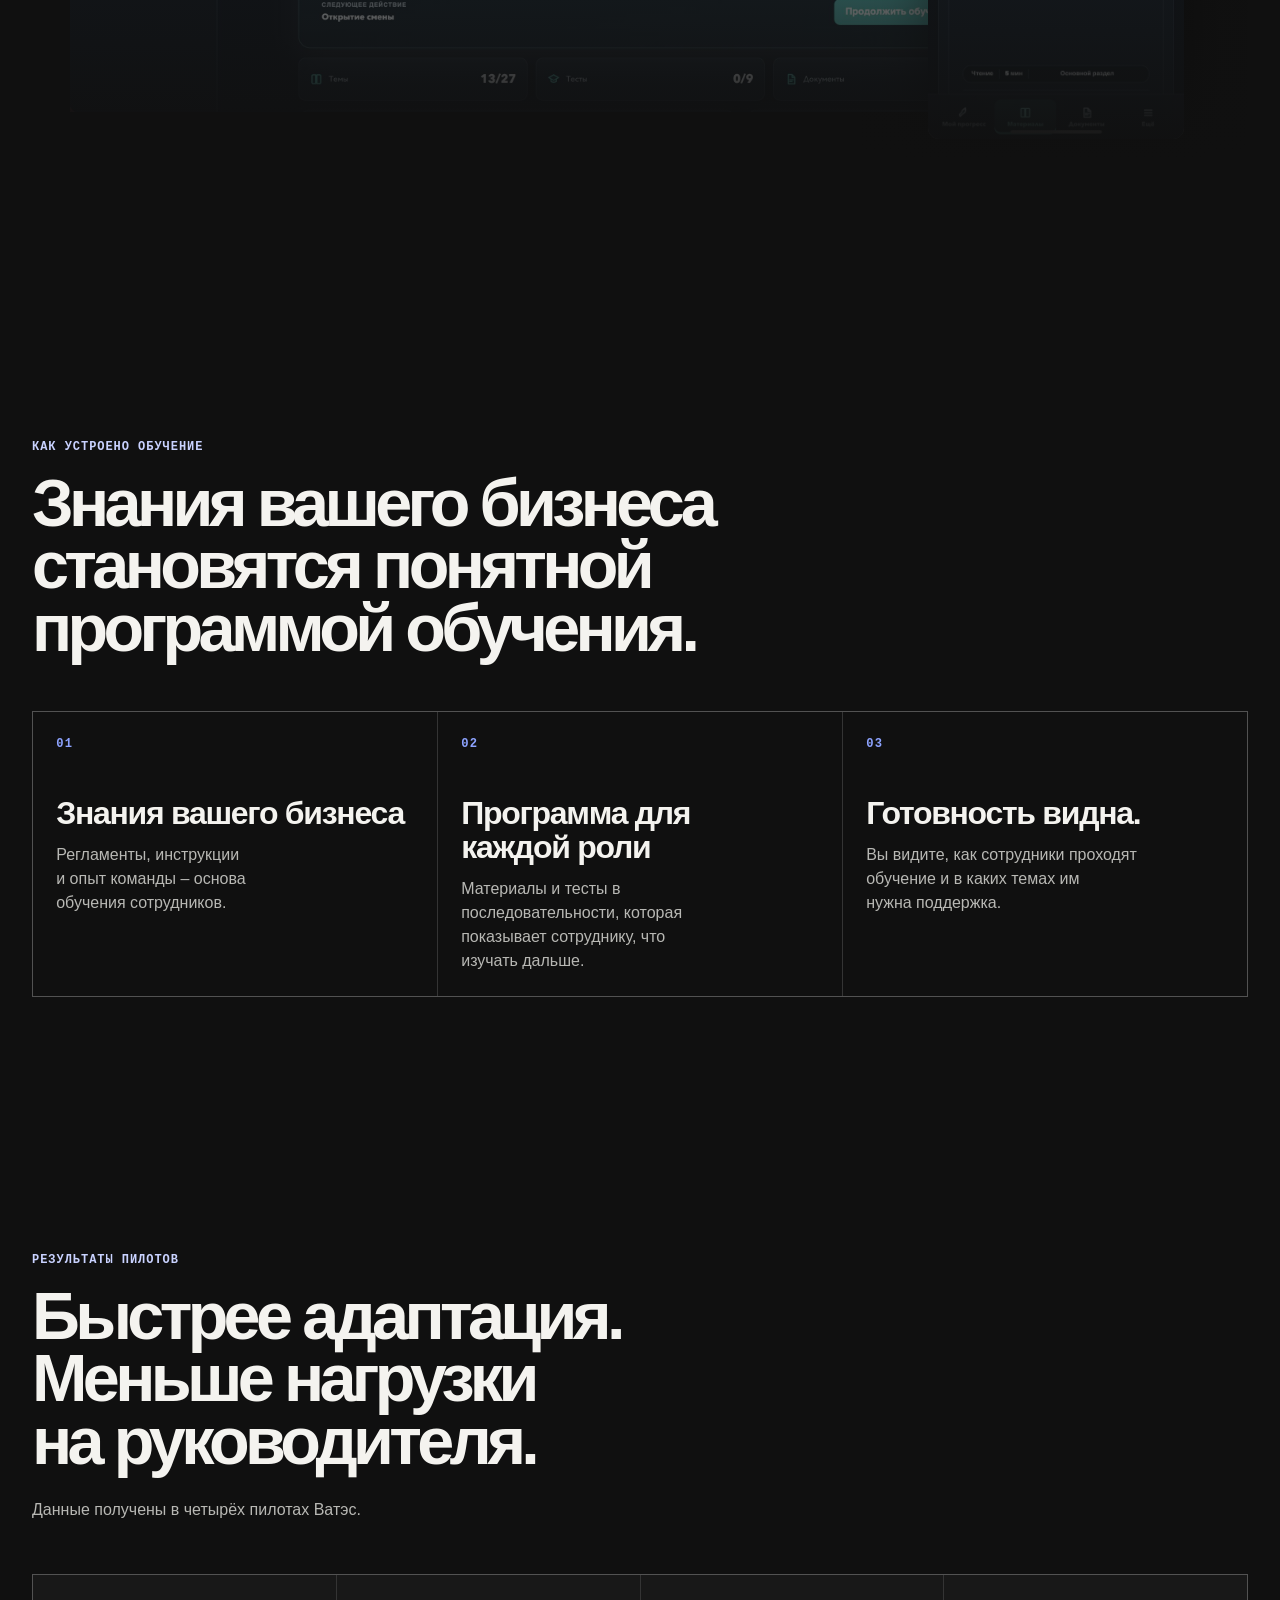
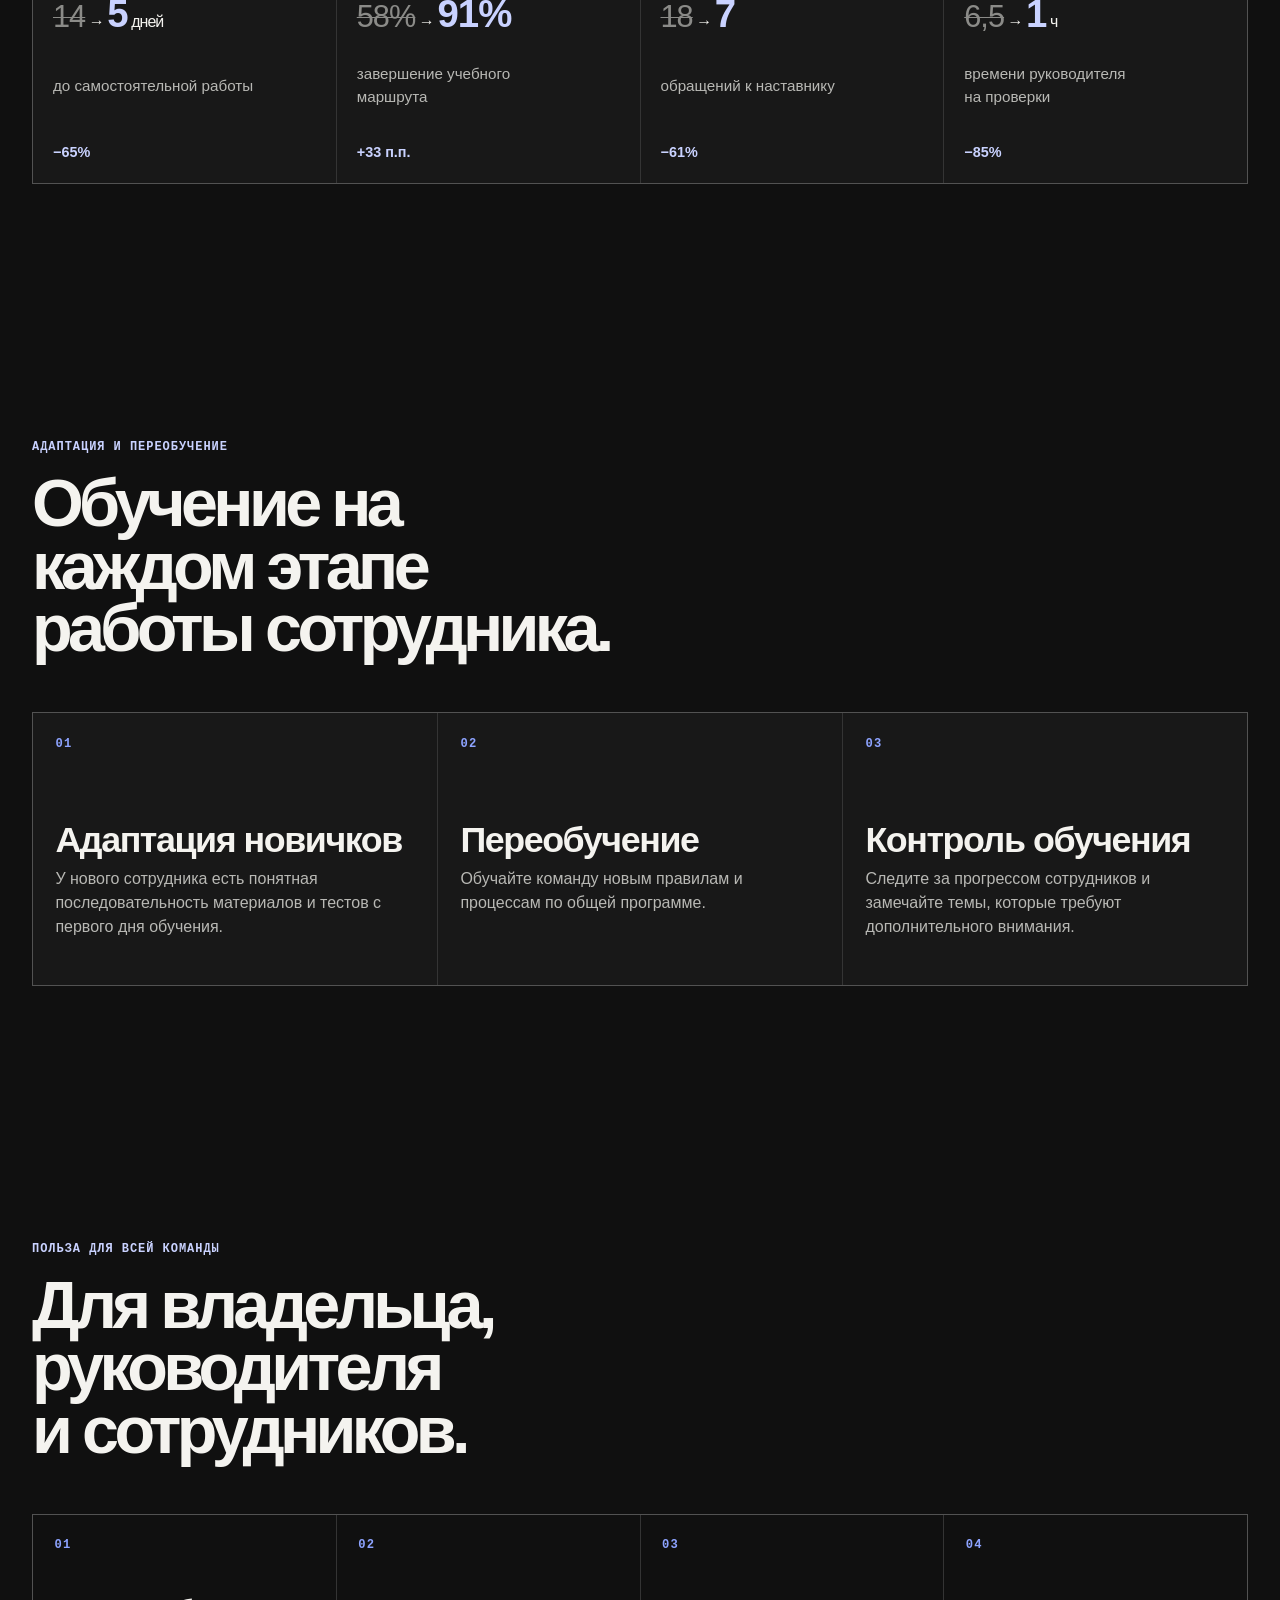
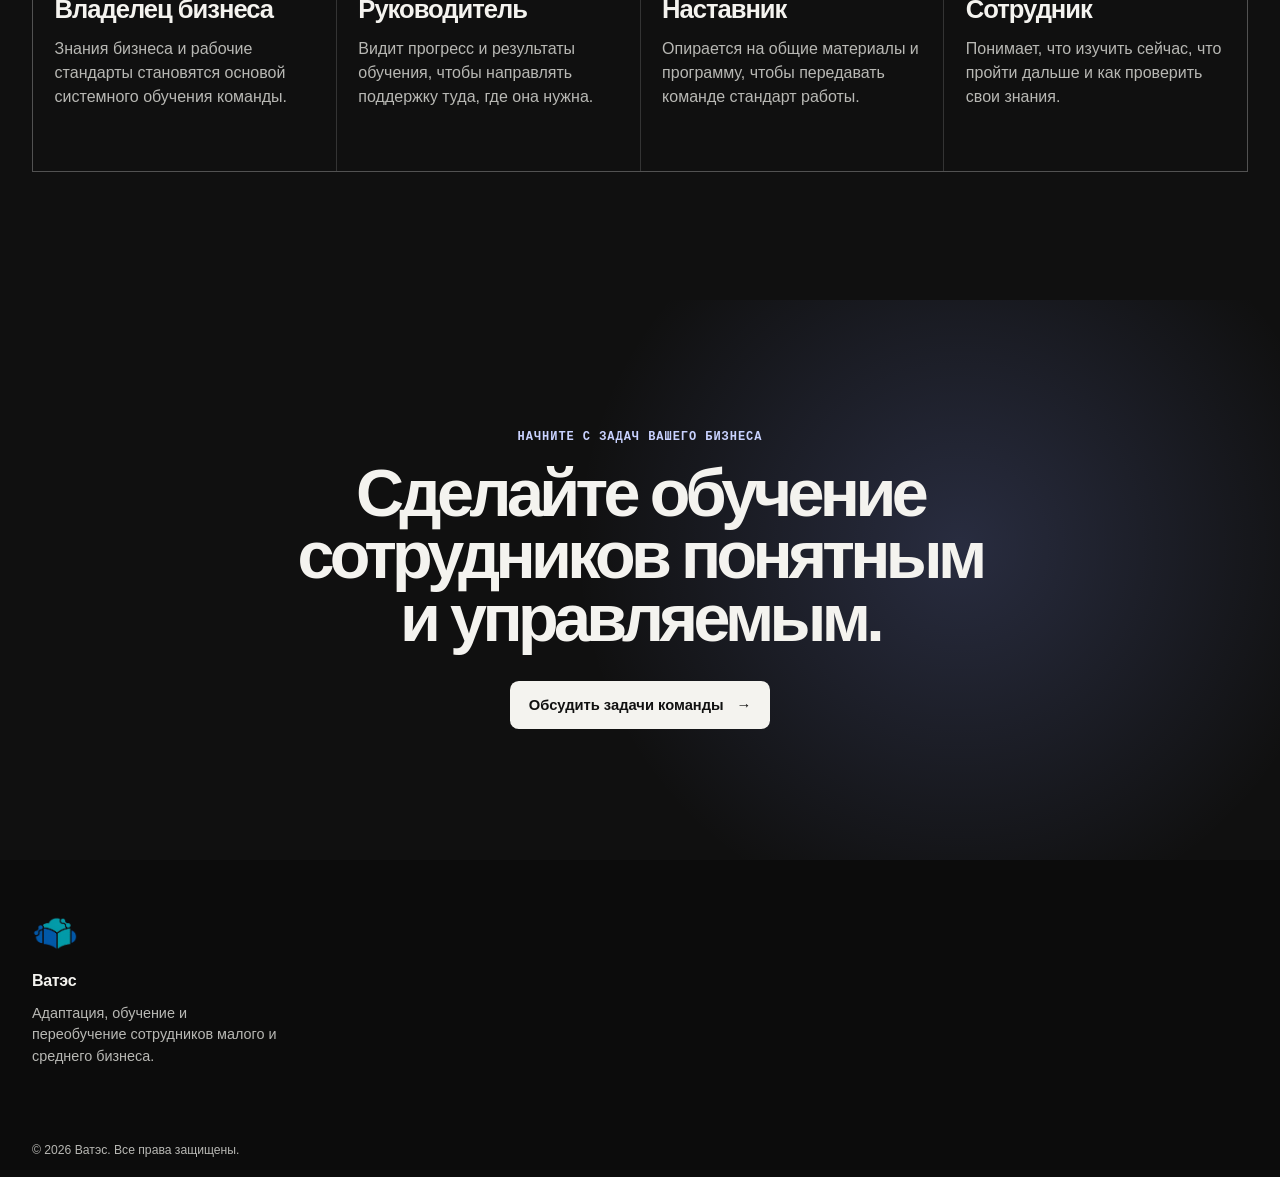
==== commit 4774ff02: "Add files via upload" ====
--- a/index.html
+++ b/index.html
@@ -38,7 +38,7 @@
         <li class="navigation__item"><a href="enterprise/">Enterprise</a></li>
         <li class="navigation__item"><a href="pricing/">Тарифы</a></li>
       </ul>
-      <a class="button button--light" href="application/" data-demo-notice>Открыть демо-форму</a>
+      <a class="button button--light" href="application/" data-demo-notice>Открыть форму</a>
     </nav>
   </header>
   <main id="main-content">
@@ -49,7 +49,7 @@
         <p class="eyebrow">Адаптация и обучение сотрудников для МСБ</p>
         <h1 id="hero-title">Новые сотрудники выходят в работу по системе, а не по памяти.</h1>
         <p class="hero__lede">Ватэс даёт каждому сотруднику понятный маршрут, а руководителю – видимую готовность команды. Сотрудник понимает следующий шаг, а руководитель видит прогресс, результаты и пробелы в обучении.</p>
-        <a class="button button--light" href="application/" data-demo-notice>Открыть демо-форму <span aria-hidden="true">→</span></a>
+        <a class="button button--light" href="application/" data-demo-notice>Открыть форму <span aria-hidden="true">→</span></a>
       </div>
     </section>
 
@@ -137,8 +137,8 @@
   <div class="demo-notice" id="demo-notice" role="dialog" aria-modal="true" aria-labelledby="demo-notice-title" aria-describedby="demo-notice-message" hidden>
     <div class="demo-notice__panel">
       <button class="demo-notice__close" type="button" aria-label="Закрыть уведомление" data-demo-notice-close><span aria-hidden="true">×</span></button>
-      <p class="eyebrow">Демо-форма</p>
-      <h2 id="demo-notice-title">Упс... Кажется, вы хотели оставить заявку, но мы пока не можем её принять.</h2>
+      <p class="eyebrow">Форма</p>
+      <h2 id="demo-notice-title">Упс... Кажется, вы хотели оставить заявку, но мы не можем её принять.</h2>
       <p id="demo-notice-message">Дело в том, что мы пока не являемся оператором персональных данных в понимании 152-ФЗ, а значит, юридически не имеем права запрашивать, хранить и обрабатывать ваши ФИО, телефон и прочие личные данные через эту форму. Так что форма временно отдыхает – не потому что мы не хотим вашу заявку, а потому что делаем всё по закону.</p>
       <button class="button button--light" type="button" data-demo-notice-close>Понятно</button>
     </div>
--- a/assets/css/style.css
+++ b/assets/css/style.css
@@ -81,7 +81,7 @@
 .roles__grid { display:grid; gap:1px; margin-top:3.25rem; border:1px solid var(--line); background:var(--line); }.roles article { min-height:16rem; padding:1.35rem; background:var(--bg); }.roles .role-number { margin-bottom:2.6rem; }.roles h3 { margin-bottom:.85rem; font-size:clamp(1.4rem,2vw,2.1rem); }.roles p:last-child { margin-bottom:0; color:var(--muted); }
 .final-cta,.page-cta { display:grid; min-height:35rem; place-items:center; isolation:isolate; overflow:hidden; padding:4rem 1.25rem; background:radial-gradient(circle at 75% 44%,rgb(138 158 255 / 20%),transparent 24rem),var(--bg); text-align:center; }.final-cta > div { max-width:56rem; }.final-cta h2,.page-cta h2 { margin:0 auto 2rem; }
 
-.page { width:min(100% - 2.5rem,var(--content)); min-height:100vh; margin-inline:auto; padding:3rem 0 8rem; }.back-link { display:inline-block; margin-bottom:4rem; color:var(--muted); font-weight:650; text-decoration:none; }.back-link:hover { color:var(--blue-soft); }.page-hero { max-width:51rem; padding-bottom:5.2rem; }.page-hero > p:last-child { max-width:40rem; margin-bottom:0; color:var(--muted); font-size:clamp(1.05rem,1.7vw,1.25rem); }.screen-frame { position:relative; margin:3.5rem 0 0; overflow:hidden; border:1px solid rgb(255 255 255 / 21%); border-radius:.9rem; background:#eff0ec; box-shadow:0 2.2rem 7rem rgb(0 0 0 / 42%); }.screen-frame img { display:block; width:100%; height:auto; }.screen-frame figcaption { padding:.8rem 1rem; color:#4d595b; font-size:.8rem; background:#f3f5f2; }.screen-frame--page { margin-top:0; margin-bottom:7.5rem; }.page-section { padding-block:5.25rem; }.page-section--narrow { max-width:58rem; }.page-section > p:not(.eyebrow):not(.industry-request) { max-width:43rem; margin:1.5rem 0 0; color:var(--muted); }
+.page { width:min(100% - 2.5rem,var(--content)); min-height:100vh; margin-inline:auto; padding:3rem 0 8rem; }.back-link { display:inline-block; margin-bottom:4rem; color:var(--muted); font-weight:650; text-decoration:none; }.back-link:hover { color:var(--blue-soft); }.page-hero { max-width:51rem; padding-bottom:5.2rem; }.page-hero > p:last-child { max-width:40rem; margin-bottom:0; color:var(--muted); font-size:clamp(1.05rem,1.7vw,1.25rem); }.screen-frame { position:relative; margin:3.5rem 0 0; overflow:hidden; border:1px solid rgb(255 255 255 / 21%); border-radius:.9rem; background:#eff0ec; box-shadow:0 2.2rem 7rem rgb(0 0 0 / 42%); }.screen-frame img { display:block; width:100%; height:auto; }.screen-frame figcaption { padding:.8rem 1rem; color:#4d595b; font-size:.8rem; background:#f3f5f2; }.screen-frame--page { margin-top:0; margin-bottom:7.5rem; }.screen-frame--plain { border:0; border-radius:0; }.page-section { padding-block:5.25rem; }.page-section--narrow { max-width:58rem; }.page-section--showcase { max-width:none; }.page-section > p:not(.eyebrow):not(.industry-request) { max-width:43rem; margin:1.5rem 0 0; color:var(--muted); }
 
 .policy { max-width:58rem; }.policy h1 { max-width:14ch; }.policy__notice { max-width:48rem; padding:1rem 1.15rem; margin:0 0 3rem; border:1px solid rgb(141 163 255 / 36%); border-radius:.5rem; color:var(--blue-soft); background:rgb(141 163 255 / 10%); }.policy__section { padding-block:2.25rem; }.policy__section h2 { max-width:none; margin-bottom:1rem; font-size:clamp(1.6rem,3vw,2.35rem); }.policy__section p,.policy__section li { max-width:48rem; color:var(--muted); }.policy__section p:last-child { margin-bottom:0; }.policy__section ul { display:grid; gap:.65rem; padding-left:1.2rem; margin:1rem 0 0; }
 
@@ -90,9 +90,13 @@
 
 .under-construction { display:grid; min-height:calc(100svh - 4.75rem); place-items:center; width:min(100% - 2.5rem,var(--content)); margin-inline:auto; text-align:center; }.under-construction > div { max-width:40rem; }.under-construction h1 { max-width:none; margin:0 auto; font-size:clamp(2.25rem,10vw,7.35rem); white-space:nowrap; }
 
-.page-hero--pricing { max-width:46rem; text-align:center; margin-inline:auto; }.page-hero--pricing h1 { margin-inline:auto; }.page-hero--pricing > p:last-child { margin-inline:auto; }.pricing-section { padding-top:0; border-top:0; }.pricing-grid--plans { gap:1rem; margin-top:0; border:0; background:transparent; }.pricing-plan { display:flex; min-height:31rem; flex-direction:column; padding:1.55rem !important; border:1px solid var(--line); border-radius:.9rem; background:var(--surface) !important; }.pricing-plan__name { margin-bottom:.35rem; font-size:1.4rem; font-weight:750; letter-spacing:-.04em; }.pricing-plan__tagline { min-height:2.8rem; margin-bottom:1rem; color:var(--ink); font-size:1.04rem; font-weight:700; line-height:1.25; }.pricing-plan__summary { min-height:5.75rem; margin-bottom:1.35rem; color:var(--muted); font-size:.92rem; line-height:1.45; }.price { margin-bottom:2rem; color:var(--ink); font-size:clamp(2.45rem,4vw,3.9rem); font-weight:750; letter-spacing:-.08em; line-height:1; }.price small { color:var(--muted); font-size:.82rem; font-weight:650; letter-spacing:0; white-space:nowrap; }.pricing-plan .button { width:100%; margin-bottom:2rem; }.pricing-plan ul { display:grid; gap:.75rem; padding:1.35rem 0 0; margin:0; border-top:1px solid var(--line); list-style:none; }.pricing-plan li { display:flex; gap:.6rem; color:var(--muted); font-size:.94rem; }.pricing-plan li::before { flex:none; color:var(--blue-soft); content:"✓"; }.pricing-plan__audience { padding-top:1.35rem; margin:1.35rem 0 0; border-top:1px solid var(--line); color:var(--ink); font-size:.92rem; font-weight:650; line-height:1.45; }.pricing-plan--featured { color:#111; border-color:#eae8e1; background:#eeece5 !important; }.pricing-plan--featured .price,.pricing-plan--featured .pricing-plan__tagline,.pricing-plan--featured .pricing-plan__audience { color:#111; }.pricing-plan--featured .pricing-plan__summary,.pricing-plan--featured .price small,.pricing-plan--featured li { color:#595856 !important; }.pricing-plan--featured .button--light { color:#f4f3ef; background:#111; }.pricing-plan--featured .button--light:hover { background:#2b2b2b; }.pricing-plan--featured ul,.pricing-plan--featured .pricing-plan__audience { border-color:rgb(0 0 0 / 18%); }.pricing-plan--featured li::before { color:#111; }.add-on-grid article { min-height:10rem; }.add-on-grid h3 { margin-top:1rem; }.add-on-grid--detailed { grid-template-columns:1fr; }.add-on-card { display:flex; flex-direction:column; }.add-on-card__price { margin:0 0 1.15rem !important; color:var(--ink) !important; font-size:.88rem; font-weight:700; }.add-on-card > p:not(.add-on-card__price) { line-height:1.5; }.add-on-card ul { display:grid; gap:.65rem; padding:1.35rem 0 0; margin:1.35rem 0 0; border-top:1px solid var(--line); color:var(--muted); font-size:.92rem; line-height:1.42; list-style:none; }.add-on-card li { display:flex; gap:.6rem; }.add-on-card li::before { flex:none; color:var(--blue-soft); content:"✓"; }
+.page-hero--pricing { max-width:46rem; text-align:center; margin-inline:auto; }.page-hero--pricing h1 { margin-inline:auto; }.page-hero--pricing > p:last-child { margin-inline:auto; }.pricing-section { padding-top:0; border-top:0; }.pricing-grid--plans { gap:1rem; margin-top:0; border:0; background:transparent; }.pricing-plan { display:flex; min-height:31rem; flex-direction:column; padding:1.55rem !important; border:1px solid var(--line); border-radius:.9rem; background:var(--surface) !important; }.pricing-plan__name { margin-bottom:.35rem; font-size:1.4rem; font-weight:750; letter-spacing:-.04em; }.pricing-plan__tagline { min-height:2.8rem; margin-bottom:1rem; color:var(--ink); font-size:1.04rem; font-weight:700; line-height:1.25; }.pricing-plan__summary { min-height:5.75rem; margin-bottom:1.35rem; color:var(--muted); font-size:.92rem; line-height:1.45; }.price { margin-bottom:2rem; color:var(--ink); font-size:clamp(2.45rem,4vw,3.9rem); font-weight:750; letter-spacing:-.08em; line-height:1; }.price small { color:var(--muted); font-size:.82rem; font-weight:650; letter-spacing:0; white-space:nowrap; }.pricing-plan .button { width:100%; margin-bottom:2rem; }.pricing-plan__included { padding-top:1.35rem; margin:0; border-top:1px solid var(--line); color:var(--ink); font-size:.94rem; font-weight:650; line-height:1.45; }.pricing-plan ul { display:grid; gap:.75rem; padding:.85rem 0 0; margin:0; list-style:none; }.pricing-plan li { display:flex; gap:.6rem; color:var(--muted); font-size:.94rem; }.pricing-plan li::before { flex:none; color:var(--blue-soft); content:"✓"; }.pricing-plan__audience { padding-top:1.35rem; margin:1.35rem 0 0; border-top:1px solid var(--line); color:var(--ink); font-size:.92rem; font-weight:650; line-height:1.45; }.pricing-plan--featured { color:#111; border-color:#eae8e1; background:#eeece5 !important; }.pricing-plan--featured .price,.pricing-plan--featured .pricing-plan__tagline,.pricing-plan--featured .pricing-plan__included,.pricing-plan--featured .pricing-plan__audience { color:#111; }.pricing-plan--featured .pricing-plan__summary,.pricing-plan--featured .price small,.pricing-plan--featured li { color:#595856 !important; }.pricing-plan--featured .button--light { color:#f4f3ef; background:#111; }.pricing-plan--featured .button--light:hover { background:#2b2b2b; }.pricing-plan--featured .pricing-plan__included,.pricing-plan--featured .pricing-plan__audience { border-color:rgb(0 0 0 / 18%); }.pricing-plan--featured li::before { color:#111; }.add-on-grid article { min-height:10rem; }.add-on-grid h3 { margin-top:1rem; }.add-on-grid--detailed { grid-template-columns:1fr; }.add-on-card { display:flex; flex-direction:column; }.add-on-card__price { margin:0 0 1.15rem !important; color:var(--ink) !important; font-size:.88rem; font-weight:700; }.add-on-card > p:not(.add-on-card__price) { line-height:1.5; }.add-on-card ul { display:grid; gap:.65rem; padding:1.35rem 0 0; margin:1.35rem 0 0; border-top:1px solid var(--line); color:var(--muted); font-size:.92rem; line-height:1.42; list-style:none; }.add-on-card li { display:flex; gap:.6rem; }.add-on-card li::before { flex:none; color:var(--blue-soft); content:"✓"; }
 
 .back-to-top { position:fixed; z-index:25; right:1.25rem; bottom:1.25rem; display:grid; width:3rem; height:3rem; place-items:center; padding:0; border:1px solid rgb(255 255 255 / 28%); border-radius:50%; color:#111; background:#f4f3ef; box-shadow:0 .75rem 2.2rem rgb(0 0 0 / 28%); font-size:1.35rem; cursor:pointer; transition:transform .2s ease,background-color .2s ease; }.back-to-top:hover { transform:translateY(-3px); background:#fff; }.back-to-top[hidden] { display:none; }
+
+/* The plan cards retain their natural list height, so a larger plan visibly contains more. */
+.pricing-grid--plans { align-items:start; }
+.pricing-plan { min-height:0; }
 
 .application-unavailable { display:grid; min-height:calc(100svh - 18rem); place-content:center; max-width:53rem; text-align:center; }.application-unavailable h1 { max-width:12ch; margin-inline:auto; }.application-unavailable p:not(.eyebrow) { max-width:46rem; margin:1.5rem auto 0; color:var(--muted); font-size:1.08rem; }.application-unavailable .button { width:max-content; margin:2rem auto 0; }
 .demo-notice { position:fixed; z-index:60; inset:0; display:grid; place-items:center; padding:1.25rem; background:rgb(0 0 0 / 62%); backdrop-filter:blur(8px); }.demo-notice[hidden] { display:none; }.demo-notice__panel { position:relative; width:min(100%,43rem); max-height:min(100%,45rem); overflow:auto; padding:clamp(1.5rem,5vw,3rem); border:1px solid rgb(255 255 255 / 20%); border-radius:1rem; background:#1a1a1a; box-shadow:0 1.8rem 5rem rgb(0 0 0 / 55%); }.demo-notice__panel .eyebrow { margin-bottom:.8rem; }.demo-notice__panel h2 { max-width:15ch; margin-bottom:1.25rem; font-size:clamp(2rem,5vw,3.5rem); }.demo-notice__panel > p:not(.eyebrow) { max-width:37rem; margin-bottom:1.8rem; color:var(--muted); font-size:1.02rem; line-height:1.55; }.demo-notice__close { position:absolute; top:.85rem; right:.85rem; display:grid; width:2.6rem; height:2.6rem; place-items:center; padding:0; border:1px solid var(--line); border-radius:50%; color:var(--ink); background:transparent; font-size:1.45rem; cursor:pointer; }.demo-notice__panel .button { min-width:9rem; }
